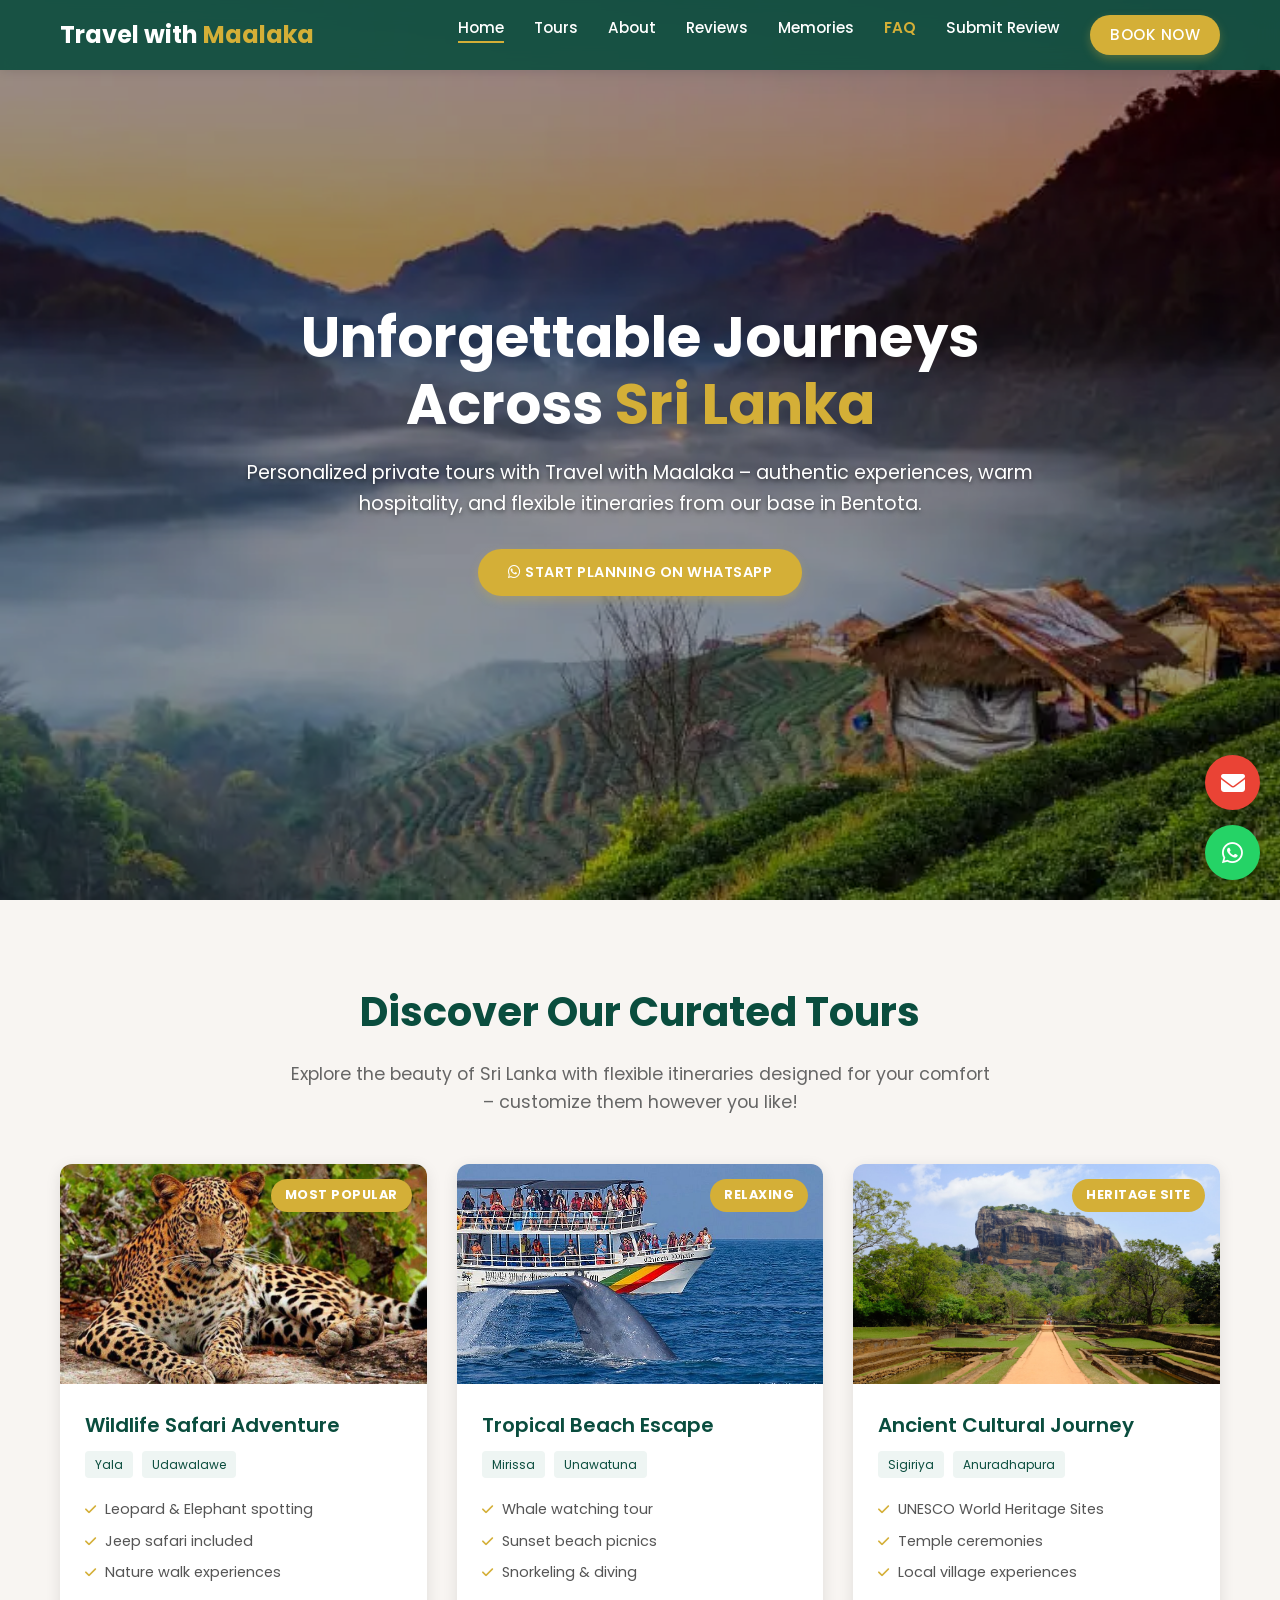
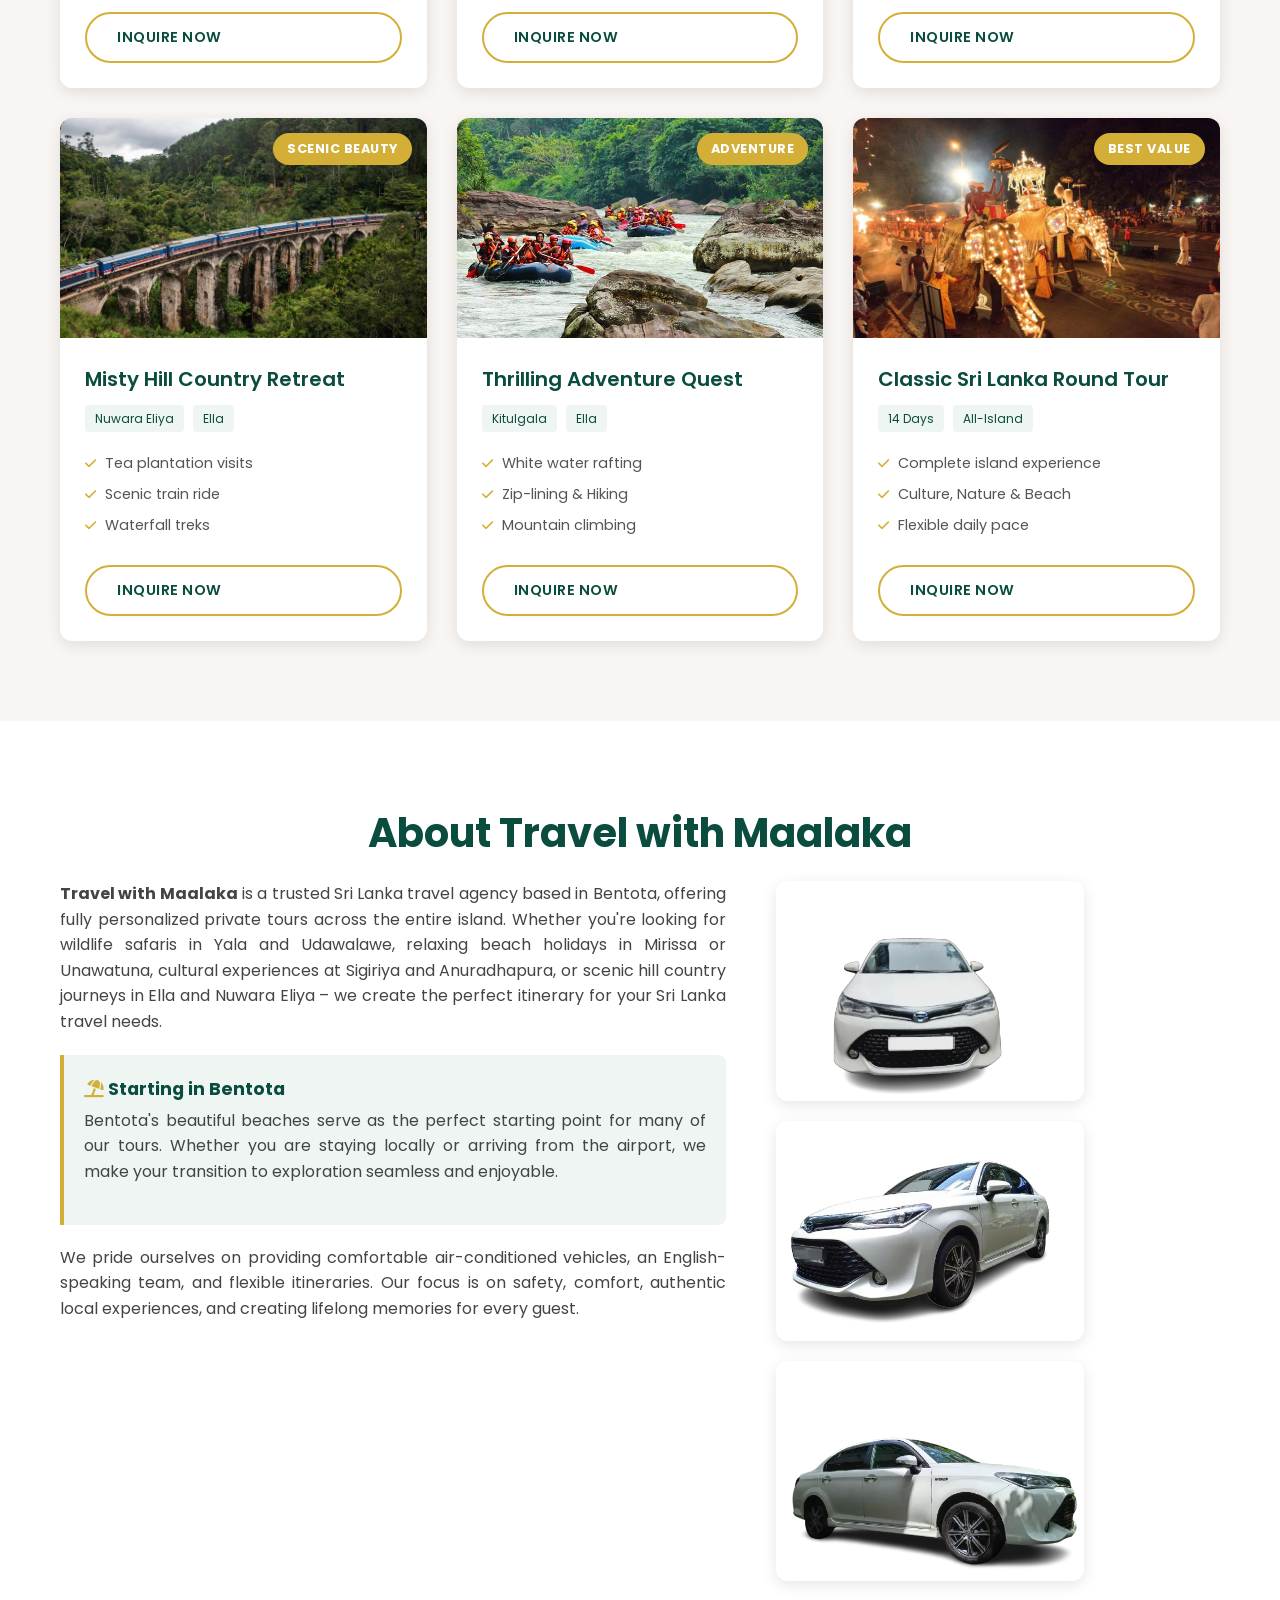
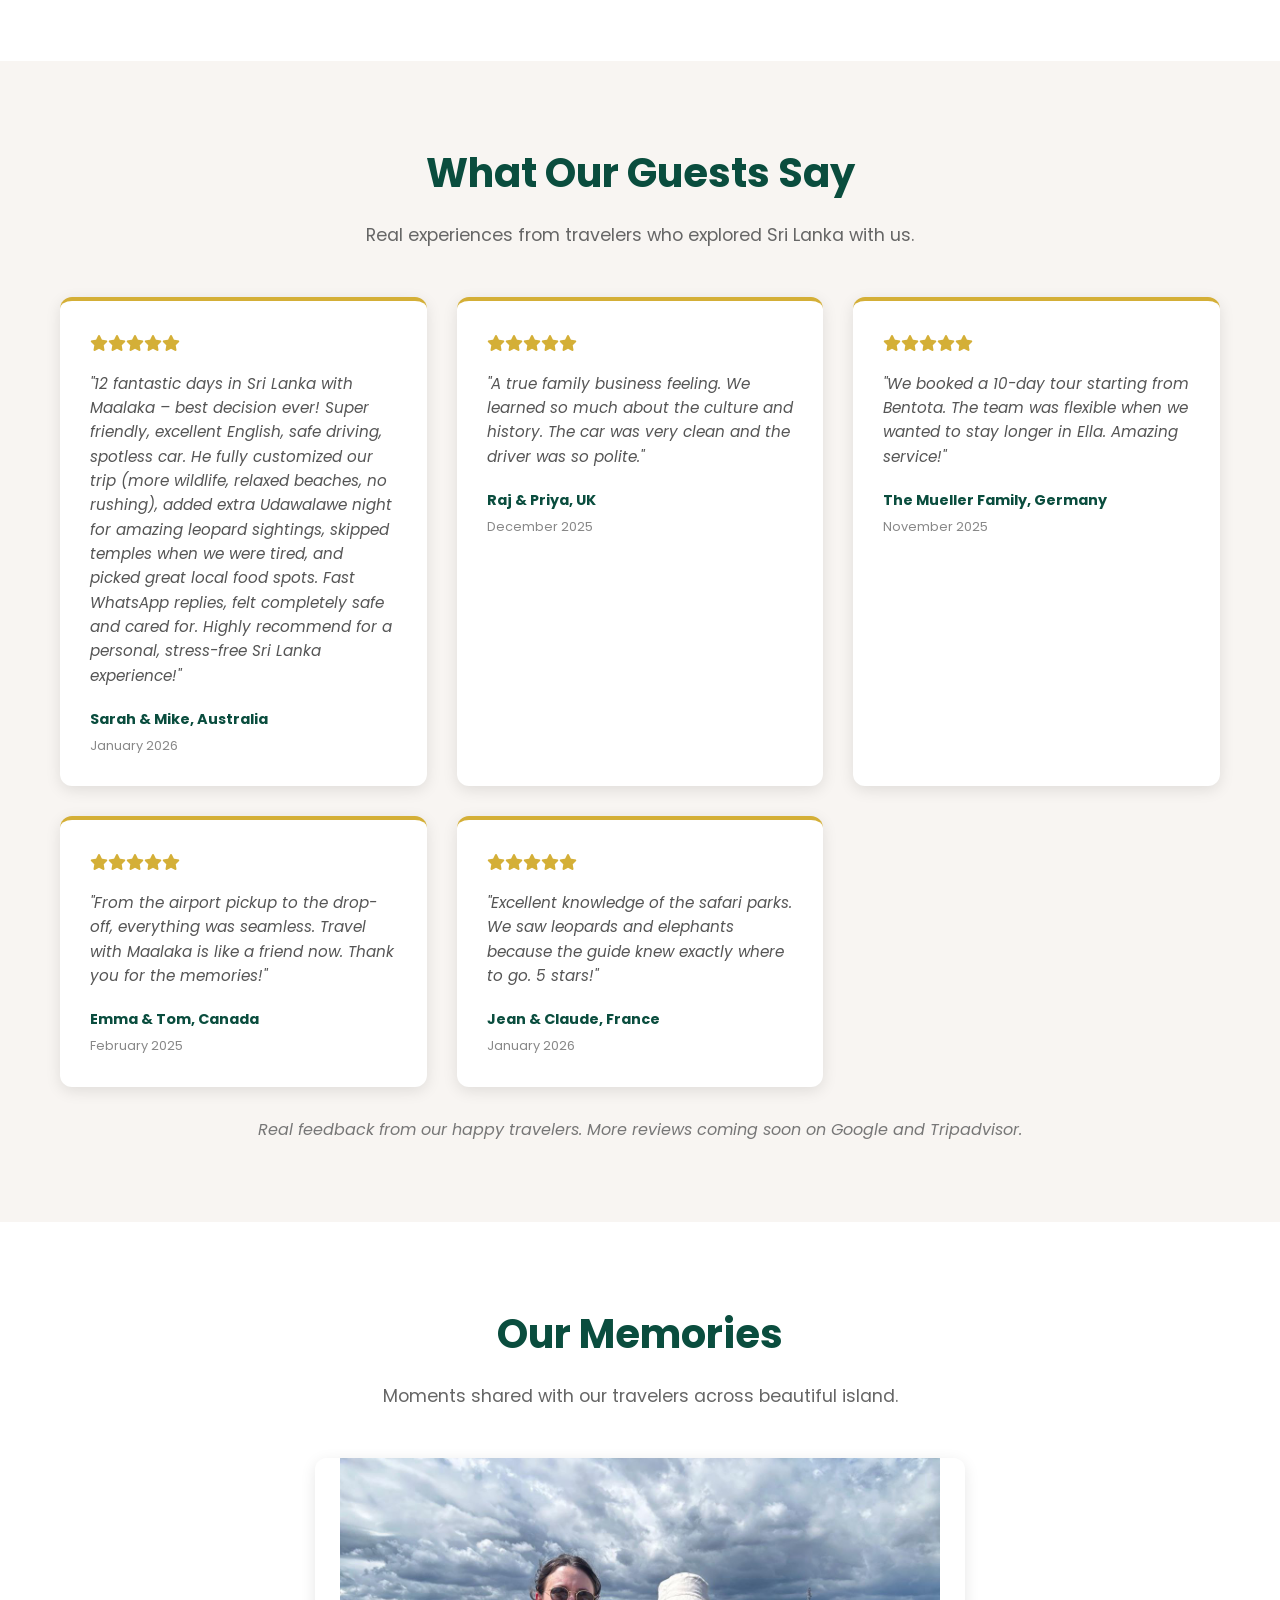
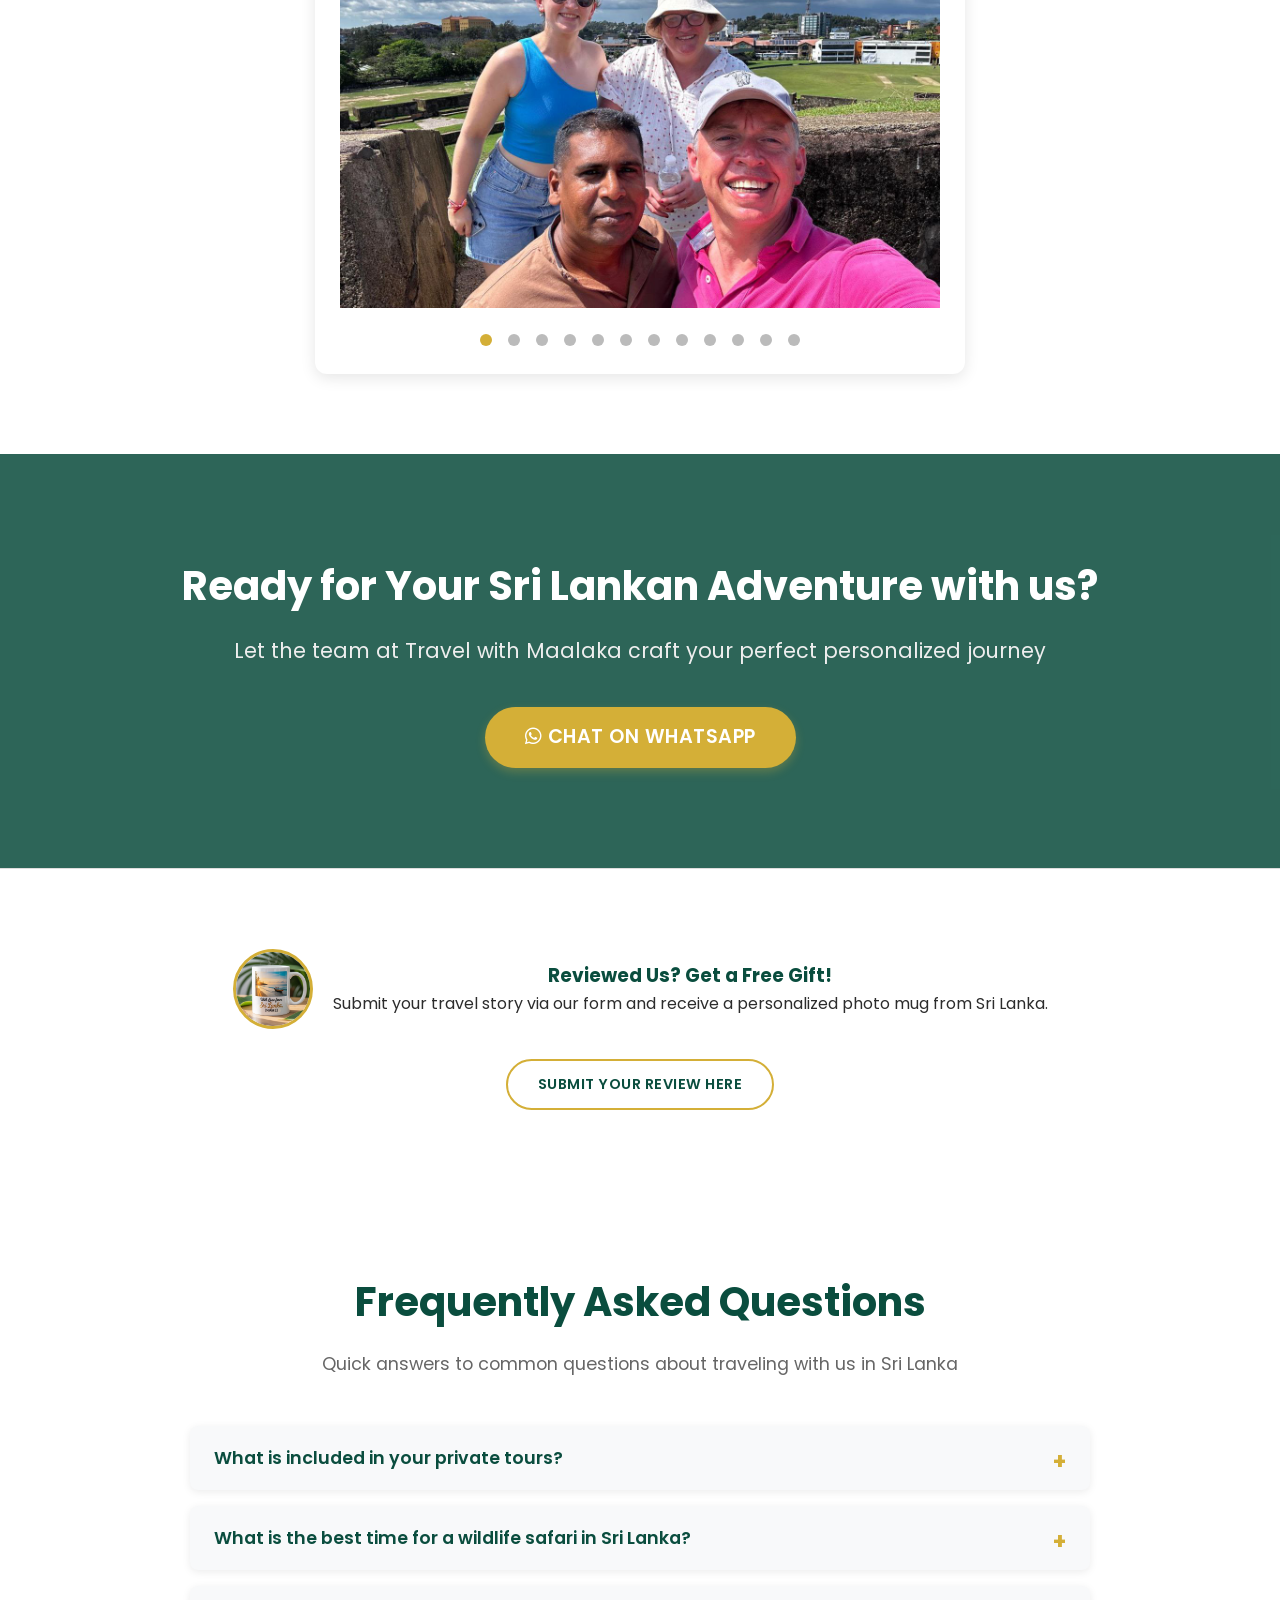
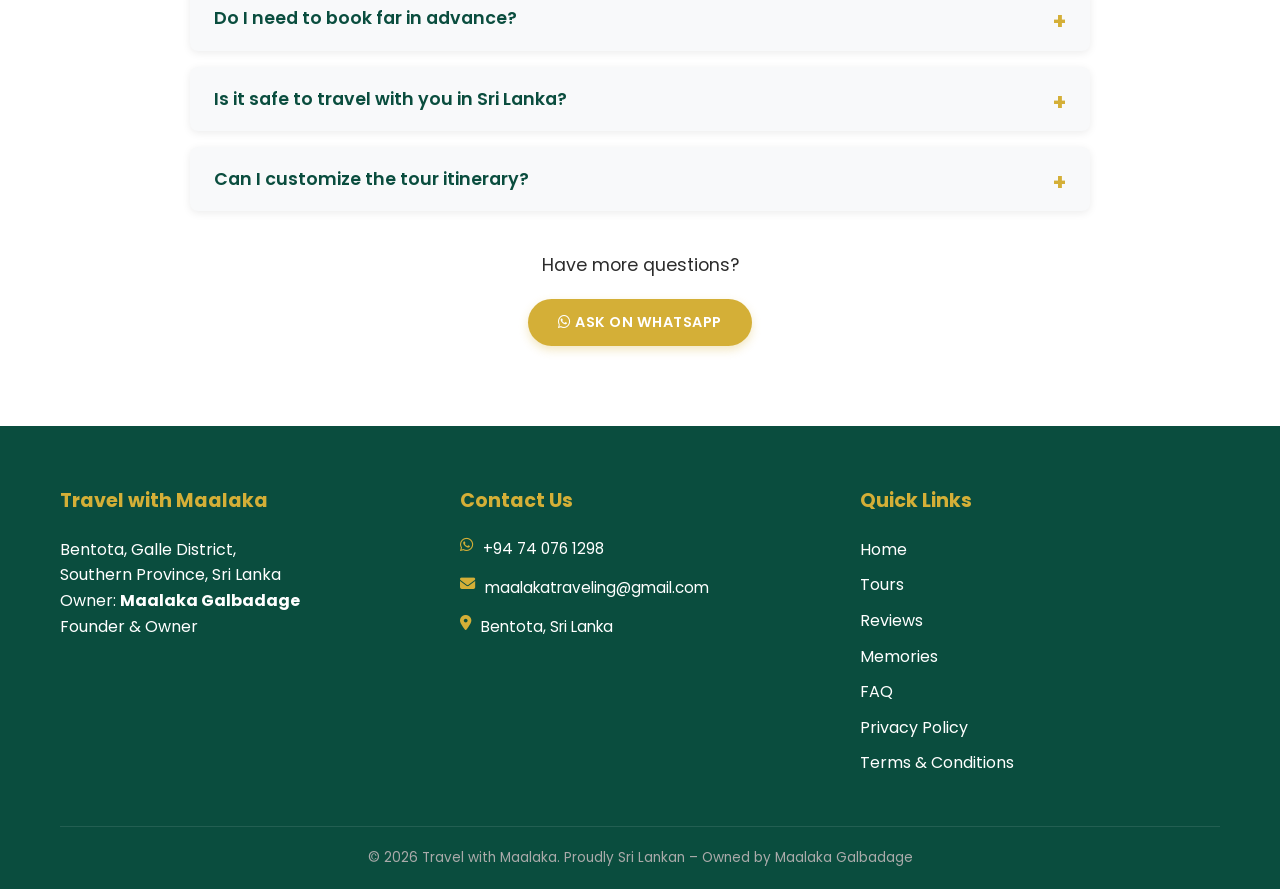
==== index.html @ b033c3a6 "Reduce font weights" ====
<!DOCTYPE html>
<html lang="en">
<head>
    <meta charset="UTF-8">
    <meta name="viewport" content="width=device-width, initial-scale=1.0">
   

    <!-- ✅ SEO: Title & Description -->
    <title>Sri Lanka Private Tours | Travel with Maalaka – Bentota</title>
    <meta name="description" content="Private tours across Sri Lanka – safaris, beaches, hill country & culture. Trusted local guide based in Bentota. Flexible itineraries, English-speaking. Book on WhatsApp!">
    <meta name="author" content="Maalaka Galbadage">
    <meta name="theme-color" content="#0A4D3E">

    <!-- ✅ SEO: Canonical URL -->
    <link rel="canonical" href="https://travelwithmaalaka.com/">

    <!-- ✅ Open Graph (Facebook, WhatsApp, LinkedIn previews) -->
    <meta property="og:type" content="website">
    <meta property="og:url" content="https://travelwithmaalaka.com/">
    <meta property="og:title" content="Sri Lanka Private Tours | Travel with Maalaka – Bentota">
    <meta property="og:description" content="Private tours across Sri Lanka – safaris, beaches, hill country & culture. Trusted local guide based in Bentota. Flexible itineraries, English-speaking. Book on WhatsApp!">
    <meta property="og:image" content="https://travelwithmaalaka.com/home-page-01.webp">
    <meta property="og:image:width" content="1200">
    <meta property="og:image:height" content="630">
    <meta property="og:image:alt" content="Beautiful Sri Lanka landscape – private tours with Travel with Maalaka">
    <meta property="og:locale" content="en_US">
    <meta property="og:site_name" content="Travel with Maalaka">

    <!-- ✅ Twitter / X Card -->
    <meta name="twitter:card" content="summary_large_image">
    <meta name="twitter:title" content="Sri Lanka Private Tours | Travel with Maalaka – Bentota">
    <meta name="twitter:description" content="Private tours across Sri Lanka – safaris, beaches, hill country & culture. Trusted local guide based in Bentota. Book on WhatsApp!">
    <meta name="twitter:image" content="https://travelwithmaalaka.com/home-page-01.webp">

    <!-- ✅ Google Fonts: Poppins -->
    <link rel="preconnect" href="https://fonts.googleapis.com">
    <link rel="preconnect" href="https://fonts.gstatic.com" crossorigin>
    <link href="https://fonts.googleapis.com/css2?family=Poppins:wght@400;600;700&display=swap" rel="stylesheet" media="print" onload="this.media='all'">
    <noscript><link href="https://fonts.googleapis.com/css2?family=Poppins:wght@400;600;700&display=swap" rel="stylesheet"></noscript>

    <!-- ✅ Font Awesome -->
    <link rel="stylesheet" href="https://cdnjs.cloudflare.com/ajax/libs/font-awesome/6.4.0/css/all.min.css" media="print" onload="this.media='all'">
    <noscript><link rel="stylesheet" href="https://cdnjs.cloudflare.com/ajax/libs/font-awesome/6.4.0/css/all.min.css"></noscript>

    <!-- ✅ Custom CSS -->
    <link rel="stylesheet" href="style.css">

    <!-- ✅ Hero Image Preload (update filename if you rename it) -->
    <link rel="preload"
        as="image"
        href="home-page-01.webp"
        imagesrcset="home-page-01-640w.webp 640w, home-page-01.webp 1200w"
        imagesizes="(max-width: 768px) 100vw, 1200px">

    <!-- ✅ Schema.org Structured Data (JSON-LD) -->
    <script type="application/ld+json">
    {
      "@context": "https://schema.org",
      "@type": "TravelAgency",
      "name": "Travel with Maalaka",
      "url": "https://travelwithmaalaka.com/",
      "description": "Travel with Maalaka is a trusted Sri Lanka travel agency offering personalized private tours across the entire island. Wildlife safaris, beaches, cultural sites, hill country and more – starting from Bentota or your preferred location. Safe, authentic experiences.",
      "image": "https://travelwithmaalaka.com/home-page-01.webp",
      "address": {
        "@type": "PostalAddress",
        "addressLocality": "Bentota",
        "addressRegion": "Galle District",
        "addressCountry": "LK"
      },
      "telephone": "+94740761298",
      "email": "maalakatraveling@gmail.com",
      "priceRange": "$$",
      "openingHoursSpecification": [
        {
          "@type": "OpeningHoursSpecification",
          "dayOfWeek": ["Monday","Tuesday","Wednesday","Thursday","Friday","Saturday","Sunday"],
          "opens": "08:00",
          "closes": "20:00"
        }
      ],
      "sameAs": ["https://wa.me/94740761298"],
      "aggregateRating": {
        "@type": "AggregateRating",
        "ratingValue": "5",
        "bestRating": "5",
        "reviewCount": "5"
      },
      "review": [
        {
          "@type": "Review",
          "reviewRating": {"@type": "Rating", "ratingValue": "5", "bestRating": "5"},
          "author": {"@type": "Person", "name": "Sarah & Mike, Australia"},
          "reviewBody": "12 fantastic days in Sri Lanka with Maalaka – best decision ever! Super friendly, excellent English, safe driving, spotless car. He fully customized our trip, added extra Udawalawe night for amazing leopard sightings, and picked great local food spots. Fast WhatsApp replies, felt completely safe and cared for. Highly recommend!",
          "datePublished": "2026-01-01"
        },
        {
          "@type": "Review",
          "reviewRating": {"@type": "Rating", "ratingValue": "5", "bestRating": "5"},
          "author": {"@type": "Person", "name": "Raj & Priya, UK"},
          "reviewBody": "A true family business feeling. We learned so much about the culture and history. The car was very clean and the driver was so polite.",
          "datePublished": "2025-12-01"
        },
        {
          "@type": "Review",
          "reviewRating": {"@type": "Rating", "ratingValue": "5", "bestRating": "5"},
          "author": {"@type": "Person", "name": "The Mueller Family, Germany"},
          "reviewBody": "We booked a 10-day tour starting from Bentota. The team was flexible when we wanted to stay longer in Ella. Amazing service!",
          "datePublished": "2025-11-01"
        },
        {
          "@type": "Review",
          "reviewRating": {"@type": "Rating", "ratingValue": "5", "bestRating": "5"},
          "author": {"@type": "Person", "name": "Emma & Tom, Canada"},
          "reviewBody": "From the airport pickup to the drop-off, everything was seamless. Travel with Maalaka is like a friend now. Thank you for the memories!",
          "datePublished": "2025-02-01"
        },
        {
          "@type": "Review",
          "reviewRating": {"@type": "Rating", "ratingValue": "5", "bestRating": "5"},
          "author": {"@type": "Person", "name": "Jean & Claude, France"},
          "reviewBody": "Excellent knowledge of the safari parks. We saw leopards and elephants because the guide knew exactly where to go. 5 stars!",
          "datePublished": "2026-01-01"
        }
      ]
    }
    </script>

</head>
<body>

    <!-- Header -->
    <header>
        <div class="container nav-wrapper">
            <a href="#" class="logo">Travel with <span>Maalaka</span></a>
            <div class="hamburger" id="hamburger">
                <i class="fas fa-bars"></i>
            </div>
            <nav>
                <ul class="nav-links" id="nav-links">
                    <li><a href="#home" class="active">Home</a></li>
                    <li><a href="#tours">Tours</a></li>
                    <li><a href="#about">About</a></li>
                    <li><a href="#reviews">Reviews</a></li>
                    <li><a href="#memories">Memories</a></li>
                    <li><a href="#faq">FAQ</a></li>
                    <li><a href="#submit-review">Submit Review</a></li>
                    <li><a href="#booking" class="btn btn-gold" style="padding: 8px 20px;">Book Now</a></li>
                </ul>
            </nav>
        </div>
    </header>

    <!-- Hero Section -->
    <section id="home" class="hero">
        <div class="hero-slide active" style="background-image: url('Home page 01.webp');"></div>
        <div class="hero-slide" style="background-image: url('Home page 02.webp'); loading="lazy""></div>
        <div class="hero-slide" style="background-image: url('Home page 03.webp'); loading="lazy""></div>
        <div class="hero-slide" style="background-image: url('Home page 04.webp'); loading="lazy""></div>
       
        
        <div class="hero-content">
            <h1>Unforgettable Journeys Across <span class="text-gold">Sri Lanka</span></h1>
            <p>Personalized private tours with Travel with Maalaka – authentic experiences, warm hospitality, and flexible itineraries from our base in Bentota.</p>
            <a href="https://wa.me/94740761298?text=Hi%20Maalaka!%20I'm%20interested%20in%20a%20tour%20to%20Sri%20Lanka" target="_blank" class="btn btn-gold">
                <i class="fab fa-whatsapp"></i> Start Planning on WhatsApp
            </a>
        </div>
    </section>

    <!-- Tours Section -->
    <section id="tours" class="section-padding">
        <div class="container">
            <div class="text-center">
                <h2 class="section-title">Discover Our Curated Tours</h2>
                <p class="section-subtitle">Explore the beauty of Sri Lanka with flexible itineraries designed for your comfort – customize them however you like!</p>
            </div>

            <div class="tours-grid">
                <!-- Card 1: Wildlife -->
                <article class="tour-card">
                    <div class="card-badge">Most Popular</div>
                    <div class="tour-img-wrapper">
                     <div class="tour-img-wrapper">
                       <img src="Package 01.webp" alt="Yala National Park wildlife safari – private Sri Lanka tour with leopard spotting" loading="lazy" decoding="async" width="1200" height="800">
                    </div>
                    </div>
                    <div class="tour-content">
                        <h3 class="tour-title">Wildlife Safari Adventure</h3>
                        <div class="tour-tags">
                            <span class="tour-tag">Yala</span>
                            <span class="tour-tag">Udawalawe</span>
                        </div>
                        <ul class="tour-highlights">
                            <li>Leopard & Elephant spotting</li>
                            <li>Jeep safari included</li>
                            <li>Nature walk experiences</li>
                        </ul>
                        <a href="#booking" class="btn btn-outline">Inquire Now</a>
                    </div>
                </article>

                <!-- Card 2: Beach -->
                <article class="tour-card">
                    <div class="card-badge">Relaxing</div>
                    <div class="tour-img-wrapper">
                       <img src="Package 02.webp" alt="Mirissa beach holiday – whale watching private tour Sri Lanka" decoding="async" width="1200" height="800">
                    </div>
                    <div class="tour-content">
                        <h3 class="tour-title">Tropical Beach Escape</h3>
                        <div class="tour-tags">
                            <span class="tour-tag">Mirissa</span>
                            <span class="tour-tag">Unawatuna</span>
                        </div>
                        <ul class="tour-highlights">
                            <li>Whale watching tour</li>
                            <li>Sunset beach picnics</li>
                            <li>Snorkeling & diving</li>
                        </ul>
                        <a href="#booking" class="btn btn-outline">Inquire Now</a>
                    </div>
                </article>

                <!-- Card 3: Culture -->
                <article class="tour-card">
                    <div class="card-badge">Heritage Site</div>
                    <div class="tour-img-wrapper">
                        <img src="Package 03.webp" alt="Sigiriya and Anuradhapura UNESCO heritage sites – ancient cultural private tour Sri Lanka"  loading="lazy" decoding="async" width="1200" height="800">
                    </div>
                    <div class="tour-content">
                        <h3 class="tour-title">Ancient Cultural Journey</h3>
                        <div class="tour-tags">
                            <span class="tour-tag">Sigiriya</span>
                            <span class="tour-tag">Anuradhapura</span>
                        </div>
                        <ul class="tour-highlights">
                            <li>UNESCO World Heritage Sites</li>
                            <li>Temple ceremonies</li>
                            <li>Local village experiences</li>
                        </ul>
                        <a href="#booking" class="btn btn-outline">Inquire Now</a>
                    </div>
                </article>

                <!-- Card 4: Hill Country -->
                <article class="tour-card">
                    <div class="card-badge">Scenic Beauty</div>
                    <div class="tour-img-wrapper">
                        <img src="Package 04.webp" alt="Nuwara Eliya and Ella hill country – tea plantations and scenic train ride private tour Sri Lanka" loading="lazy" decoding="async" width="1200" height="800">
                    </div>
                    <div class="tour-content">
                        <h3 class="tour-title">Misty Hill Country Retreat</h3>
                        <div class="tour-tags">
                            <span class="tour-tag">Nuwara Eliya</span>
                            <span class="tour-tag">Ella</span>
                        </div>
                        <ul class="tour-highlights">
                            <li>Tea plantation visits</li>
                            <li>Scenic train ride</li>
                            <li>Waterfall treks</li>
                        </ul>
                        <a href="#booking" class="btn btn-outline">Inquire Now</a>
                    </div>
                </article>

                <!-- Card 5: Adventure -->
                <article class="tour-card">
                    <div class="card-badge">Adventure</div>
                    <div class="tour-img-wrapper">
                        <img src="Package 05.webp" alt="Kitulgala adventure activities – white water rafting and zip-lining private tour Sri Lanka" loading="lazy" decoding="async" width="1200" height="800">
                    </div>
                    <div class="tour-content">
                        <h3 class="tour-title">Thrilling Adventure Quest</h3>
                        <div class="tour-tags">
                            <span class="tour-tag">Kitulgala</span>
                            <span class="tour-tag">Ella</span>
                        </div>
                        <ul class="tour-highlights">
                            <li>White water rafting</li>
                            <li>Zip-lining & Hiking</li>
                            <li>Mountain climbing</li>
                        </ul>
                        <a href="#booking" class="btn btn-outline">Inquire Now</a>
                    </div>
                </article>

                <!-- Card 6: Round Tour -->
                <article class="tour-card">
                    <div class="card-badge">Best Value</div>
                    <div class="tour-img-wrapper">
                        <img src="Package 06.webp" alt="14-day classic Sri Lanka round tour – culture, nature and beach private holiday package" loading="lazy" decoding="async" width="1200" height="800">
                    </div>
                    <div class="tour-content">
                        <h3 class="tour-title">Classic Sri Lanka Round Tour</h3>
                        <div class="tour-tags">
                            <span class="tour-tag">14 Days</span>
                            <span class="tour-tag">All-Island</span>
                        </div>
                        <ul class="tour-highlights">
                            <li>Complete island experience</li>
                            <li>Culture, Nature & Beach</li>
                            <li>Flexible daily pace</li>
                        </ul>
                        <a href="#booking" class="btn btn-outline">Inquire Now</a>
                    </div>
                </article>
            </div>
        </div>
    </section>

    <!-- About Us Section -->
    
    <section id="about" class="section-padding" style="background-color: var(--white);">
        <div class="container">
            <div class="text-center">
                <h2 class="section-title">About Travel with Maalaka</h2>
            </div>
            <div class="about-wrapper">
                <div class="about-text">
                    <p><b>Travel with Maalaka</b> is a trusted Sri Lanka travel agency based in Bentota, offering fully personalized private tours across the entire island. Whether you're looking for wildlife safaris in Yala and Udawalawe, relaxing beach holidays in Mirissa or Unawatuna, cultural experiences at Sigiriya and Anuradhapura, or scenic hill country journeys in Ella and Nuwara Eliya – we create the perfect itinerary for your Sri Lanka travel needs.</p>
                    
                    <div class="experience-box">
                        <strong><i class="fas fa-umbrella-beach text-gold"></i> Starting in Bentota</strong>
                        <p>Bentota's beautiful beaches serve as the perfect starting point for many of our tours. Whether you are staying locally or arriving from the airport, we make your transition to exploration seamless and enjoyable.</p>
                    </div>

                    <p>We pride ourselves on providing comfortable air-conditioned vehicles, an English-speaking team, and flexible itineraries. Our focus is on safety, comfort, authentic local experiences, and creating lifelong memories for every guest.</p>
                </div>

              <div class="about-photos-stack">
    <img src="Car 01.webp" alt="Comfortable air-conditioned private vehicle – Sri Lanka tour driver and transport" loading="lazy" decoding="async" width="1200" height="800">
    <img src="Car 03.webp" alt="Safe and clean air-conditioned car – professional driver for private tours Sri Lanka" loading="lazy" decoding="async" width="1200" height="800">
    <img src="Car 04.webp" alt="Reliable private transport Sri Lanka – air-conditioned vehicle with experienced driver" loading="lazy" decoding="async" width="1200" height="800">
</div>
            </div>
        </div>
    </section>

    <!-- Testimonials -->
    <section id="reviews" class="section-padding">
        <div class="container">
            <div class="text-center">
                <h2 class="section-title">What Our Guests Say</h2>
                <p class="section-subtitle">Real experiences from travelers who explored Sri Lanka with us.</p>
            </div>
            
            <div class="reviews-grid">
                <div class="review-card">
                    <div class="stars"><i class="fas fa-star"></i><i class="fas fa-star"></i><i class="fas fa-star"></i><i class="fas fa-star"></i><i class="fas fa-star"></i></div>
                    <p class="review-text">"12 fantastic days in Sri Lanka with Maalaka – best decision ever!
Super friendly, excellent English, safe driving, spotless car. He fully customized our trip (more wildlife, relaxed beaches, no rushing), added extra Udawalawe night for amazing leopard sightings, skipped temples when we were tired, and picked great local food spots.
Fast WhatsApp replies, felt completely safe and cared for. Highly recommend for a personal, stress-free Sri Lanka experience!"</p>
                    <div class="reviewer-name">Sarah & Mike, Australia</div>
                    <span class="reviewer-date">January 2026</span>
                </div>
                <div class="review-card">
                    <div class="stars"><i class="fas fa-star"></i><i class="fas fa-star"></i><i class="fas fa-star"></i><i class="fas fa-star"></i><i class="fas fa-star"></i></div>
                    <p class="review-text">"A true family business feeling. We learned so much about the culture and history. The car was very clean and the driver was so polite."</p>
                    <div class="reviewer-name">Raj & Priya, UK</div>
                    <span class="reviewer-date">December 2025</span>
                </div>
                <div class="review-card">
                    <div class="stars"><i class="fas fa-star"></i><i class="fas fa-star"></i><i class="fas fa-star"></i><i class="fas fa-star"></i><i class="fas fa-star"></i></div>
                    <p class="review-text">"We booked a 10-day tour starting from Bentota. The team was flexible when we wanted to stay longer in Ella. Amazing service!"</p>
                    <div class="reviewer-name">The Mueller Family, Germany</div>
                    <span class="reviewer-date">November 2025</span>
                </div>
                <div class="review-card">
                    <div class="stars"><i class="fas fa-star"></i><i class="fas fa-star"></i><i class="fas fa-star"></i><i class="fas fa-star"></i><i class="fas fa-star"></i></div>
                    <p class="review-text">"From the airport pickup to the drop-off, everything was seamless. Travel with Maalaka is like a friend now. Thank you for the memories!"</p>
                    <div class="reviewer-name">Emma & Tom, Canada</div>
                    <span class="reviewer-date">February 2025</span>
                </div>
                 <div class="review-card">
                    <div class="stars"><i class="fas fa-star"></i><i class="fas fa-star"></i><i class="fas fa-star"></i><i class="fas fa-star"></i><i class="fas fa-star"></i></div>
                    <p class="review-text">"Excellent knowledge of the safari parks. We saw leopards and elephants because the guide knew exactly where to go. 5 stars!"</p>
                    <div class="reviewer-name">Jean & Claude, France</div>
                    <span class="reviewer-date">January 2026</span>
                </div>
            </div>
            <p class="text-center" style="margin-top: 30px; font-style: italic; color: #777;">Real feedback from our happy travelers. More reviews coming soon on Google and Tripadvisor.</p>
        </div>
    </section>

    <!-- Our Memories - Slideshow -->
    <section id="memories" class="section-padding" style="background-color: var(--white);">
        <div class="container">
            <div class="text-center">
                <h2 class="section-title">Our Memories</h2>
                <p class="section-subtitle">Moments shared with our travelers across beautiful island.</p>
            </div>
            
            <div class="memories-slideshow">
                <div class="slideshow-wrapper">
                    <div class="memory-slide active">
                        <img src="photo_6283033505168035534_y.webp" 
                             alt="Happy tourists taking group selfie at magnificent waterfall – private Sri Lanka tour experience" 
                          loading="lazy" >
                    </div>
                    <div class="memory-slide">
                        <img src="photo_6283033505168035533_y.webp" 
                             alt="Couple selfie in lush green tea plantation – hill country private tour Sri Lanka" 
                          loading="lazy" >
                    </div>
                    <div class="memory-slide">
                        <img src="photo_6283033505168035536_y.webp" 
                             alt="Tourists relaxing under traditional thatched hut – authentic cultural experience Sri Lanka" 
                           loading="lazy"  >
                    </div>
                    <div class="memory-slide">
                        <img src="photo_6283033505168035528_y.webp" 
                             alt="Adventurous group in orange life jackets – water activity private tour Sri Lanka" 
                         loading="lazy">
                    </div>
                    <div class="memory-slide">
                        <img src="photo_6283033505168035529_y.webp" 
                             alt="Couple on viewing platform near multi-tiered waterfall – scenic Sri Lanka private tour" 
                             loading="lazy">
                    </div>
                    <div class="memory-slide">
                        <img src="photo_6283033505168035537_y.webp" 
                             alt="Green tuk-tuk in beautiful Sri Lanka landscape – local transport private tour" 
                           loading="lazy" >
                    </div>
                    <div class="memory-slide">
                        <img src="photo_6283033505168035526_y.webp" 
                             alt="Mountain view group selfie – hill country adventure private tour Sri Lanka" 
                            loading="lazy" >
                    </div>
                    <div class="memory-slide">
                        <img src="photo_6283033505168035527_y.webp" 
                             alt="Group selfie near trees and water – nature experience private tour Sri Lanka" 
                            loading="lazy">
                    </div>
                  <div class="memory-slide">
                        <img src="photo_6283033505168035530_y.webp" 
                             alt="Smiling tourists group selfie in scenic Sri Lanka location – private tour memories" 
                            loading="lazy" >
                    </div>
                 <div class="memory-slide">
                        <img src="photo_6283033505168035531_y.webp" 
                             alt="Friends enjoying group selfie near water – authentic Sri Lanka private travel" 
                           loading="lazy" >
                    </div>
                 <div class="memory-slide">
                        <img src="photo_6283033505168035522_y.webp" 
                             alt="Group photo in beautiful natural setting – Sri Lanka private tour with Maalaka" 
                         loading="lazy" >
                    </div>
                 <div class="memory-slide">
                        <img src="photo_6283033505168035519_y.webp" 
                             alt="Tourists taking group selfie near trees and water – memorable Sri Lanka private journey" 
                          loading="lazy" >
                    </div>


                </div>

             
                <div class="slideshow-dots">
                    <span class="dot active" onclick="memCurrentSlide(0)"></span>
                    <span class="dot" onclick="memCurrentSlide(1)"></span>
                    <span class="dot" onclick="memCurrentSlide(2)"></span>
                    <span class="dot" onclick="memCurrentSlide(3)"></span>
                    <span class="dot" onclick="memCurrentSlide(4)"></span>
                    <span class="dot" onclick="memCurrentSlide(5)"></span>
                    <span class="dot" onclick="memCurrentSlide(6)"></span>
                    <span class="dot" onclick="memCurrentSlide(7)"></span>
                   <span class="dot" onclick="memCurrentSlide(8)"></span>
                   <span class="dot" onclick="memCurrentSlide(9)"></span>
                   <span class="dot" onclick="memCurrentSlide(10)"></span>
                     <span class="dot" onclick="memCurrentSlide(11)"></span>


                </div>
            </div>
        </div>
    </section>

    <!-- Booking CTA -->
    <section id="booking" class="booking-cta">
        <div class="booking-overlay">
            <div class="container">
                <h2 class="section-title" style="color: white;">Ready for Your Sri Lankan Adventure with us?</h2>
                <p style="font-size: 1.3rem; margin-bottom: 40px; color: #eee;">Let the team at Travel with Maalaka craft your perfect personalized journey</p>
                <a href="https://wa.me/94740761298?text=Hi%20Maalaka!%20I'd%20like%20to%20plan%20a%20trip%20to%20Sri%20Lanka" target="_blank" class="btn btn-gold" style="font-size: 1.2rem; padding: 15px 40px;">
                    <i class="fab fa-whatsapp"></i> Chat on WhatsApp
                </a>
            </div>
        </div>
    </section>

    <!-- Submit Review -->
    <section id="submit-review" class="submit-review section-padding">
        <div class="container">
            <div class="mug-offer">
               <img src="mug.webp" alt="Personalized photo mug gift – thank you for reviewing Travel with Maalaka Sri Lanka tours" class="mug-icon-img" loading="lazy" decoding="async" width="300" height="300">
                <div>
                    <h3 style="color: var(--primary);">Reviewed Us? Get a Free Gift!</h3>
                    <p>Submit your travel story via our form and receive a personalized photo mug from Sri Lanka.</p>
                </div>
            </div>
            <a href="https://docs.google.com/forms/d/e/1FAIpQLSdzQLzUgSY5zsccfEUYxgxSE407E6e7il52zmBUxdunx-77YQ/viewform" target="_blank" class="btn btn-outline">Submit Your Review Here</a>
        </div>
    </section>


    <!-- FAQ Section -->
<section id="faq" class="section-padding" style="background-color: var(--white);">
    <div class="container">
        <div class="text-center">
            <h2 class="section-title">Frequently Asked Questions</h2>
            <p class="section-subtitle">Quick answers to common questions about traveling with us in Sri Lanka</p>
        </div>

        <div class="faq-grid">
            <!-- FAQ Item 1 -->
            <details class="faq-item">
                <summary>What is included in your private tours?</summary>
                <div class="faq-answer">
                    <p>All our private tours include:</p>
                    <ul>
                        <li>Comfortable, air-conditioned vehicle with professional English-speaking driver</li>
                        <li>Pickup and drop-off from your hotel or airport</li>
                        <li>Flexible itinerary – we adjust according to your preferences and pace</li>
                        <li>24/7 WhatsApp support during your trip</li>
                    </ul>
                    <p><strong>Not included:</strong> entrance fees to attractions, meals (unless specified), personal expenses, tips.</p>
                </div>
            </details>

            <!-- FAQ Item 2 -->
            <details class="faq-item">
                <summary>What is the best time for a wildlife safari in Sri Lanka?</summary>
                <div class="faq-answer">
                    <p>The best time for wildlife safaris (especially Yala and Udawalawe) is:</p>
                    <ul>
                        <li><strong>December to March</strong> – dry season in the south/east, best leopard & elephant sightings</li>
                        <li><strong>May to September</strong> – good for Wilpattu & Minneriya (north-central dry season)</li>
                    </ul>
                    <p>We can help you choose the right park and time based on your travel dates.</p>
                </div>
            </details>

            <!-- FAQ Item 3 -->
            <details class="faq-item">
                <summary>Do I need to book far in advance?</summary>
                <div class="faq-answer">
                    <p>Peak season (December–April) books up faster — we recommend 2–4 weeks in advance.</p>
                    <p>Off-season or last-minute trips are often possible — just WhatsApp us and we'll do our best to arrange something perfect for you.</p>
                </div>
            </details>

            <!-- FAQ Item 4 -->
            <details class="faq-item">
                <summary>Is it safe to travel with you in Sri Lanka?</summary>
                <div class="faq-answer">
                    <p>Yes – safety is our top priority.</p>
                    <ul>
                        <li>Professional, experienced drivers with good safety records</li>
                        <li>Well-maintained, air-conditioned vehicles</li>
                        <li>24/7 support via WhatsApp</li>
                        <li>We follow all current government health & safety guidelines</li>
                    </ul>
                    <p>Many families and solo travelers have traveled with us safely and happily.</p>
                </div>
            </details>

            <!-- FAQ Item 5 -->
            <details class="faq-item">
                <summary>Can I customize the tour itinerary?</summary>
                <div class="faq-answer">
                    <p>Absolutely! All our tours are fully customizable.</p>
                    <p>Tell us your interests (more wildlife, relaxed beaches, cultural sites, adventure, family-friendly pace, etc.), how many days you have, and any special requests — we create a tailor-made plan just for you.</p>
                </div>
            </details>
        </div>

        <div class="text-center" style="margin-top: 40px;">
            <p style="font-size: 1.1rem; margin-bottom: 20px;">Have more questions?</p>
            <a href="https://wa.me/94740761298?text=Hi%20Maalaka!%20I%20have%20a%20question%20about%20your%20tours" target="_blank" class="btn btn-gold">
                <i class="fab fa-whatsapp"></i> Ask on WhatsApp
            </a>
        </div>
    </div>
</section>

    <!-- Footer -->
    <footer>
        <div class="container">
            <div class="footer-grid">
                <div class="footer-col">
                    <h4>Travel with Maalaka</h4>
                    <p>Bentota, Galle District,<br>Southern Province, Sri Lanka</p>
                    <p>Owner: <strong>Maalaka Galbadage</strong></p>
                    <p>Founder & Owner</p>
                </div>
                <div class="footer-col">
                    <h4>Contact Us</h4>
                    <ul class="contact-info">
                        <li><i class="fab fa-whatsapp text-gold"></i> +94 74 076 1298</li>
                        <li><i class="fas fa-envelope text-gold"></i> maalakatraveling@gmail.com</li>
                        <li><i class="fas fa-map-marker-alt text-gold"></i> Bentota, Sri Lanka</li>
                    </ul>
                </div>
                <div class="footer-col">
                    <h4>Quick Links</h4>
                    <ul class="footer-links">
                        <li><a href="#home">Home</a></li>
                        <li><a href="#tours">Tours</a></li>
                        <li><a href="#reviews">Reviews</a></li>
                        <li><a href="#memories">Memories</a></li>
                        <li><a href="#faq">FAQ</a></li>
                        <li><a href="privacy.html">Privacy Policy</a></li>
                        <li><a href="terms.html">Terms & Conditions</a></li>
                    </ul>
                </div>
            </div>
            <div class="footer-bottom">
                <p>© 2026 Travel with Maalaka. Proudly Sri Lankan – Owned by Maalaka Galbadage</p>
            </div>
        </div>
    </footer>

    <!-- Floating Action Buttons -->
    <div class="floating-actions">
        <a href="mailto:maalakatraveling@gmail.com" class="float-btn email-float" title="Email Us">
            <i class="fas fa-envelope"></i>
        </a>
        <a href="https://wa.me/94740761298?text=Hi%20Maalaka!%20I'm%20interested%20in%20a%20tour%20to%20Sri%20Lanka" target="_blank" class="float-btn whatsapp-float" title="Chat on WhatsApp">
            <i class="fab fa-whatsapp"></i>
        </a>
    </div>

    <!-- Custom JavaScript -->
    <script src="script.js"></script>
</body>

</html>
---- style.css ----
/* --- CSS Variables & Reset --- */
:root {
    --primary: #0A4D3E;       /* Rich Emerald Teal */
    --primary-dark: #06362b;
    --gold: #D4AF37;          /* Luxurious Gold */
    --gold-hover: #b5952f;
    --cream: #F8F5F2;         /* Warm Cream Background */
    --text-dark: #2c2c2c;
    --text-light: #f4f4f4;
    --white: #ffffff;
    --shadow: 0 4px 15px rgba(0,0,0,0.1);
    --transition: all 0.3s ease;
}

* {
    margin: 0;
    padding: 0;
    box-sizing: border-box;
}

html {
    scroll-behavior: smooth;
}

body {
    font-family: 'Poppins', sans-serif;
    background-color: var(--cream);
    color: var(--text-dark);
    line-height: 1.6;
    overflow-x: hidden;
}

a { text-decoration: none; color: inherit; transition: var(--transition); }
ul { list-style: none; }
img { max-width: 100%; display: block; height: auto; object-fit: cover; }

/* --- Utility Classes --- */
.container {
    max-width: 1200px;
    margin: 0 auto;
    padding: 0 20px;
}

.section-padding {
    padding: 80px 0;
}

.text-center { text-align: center; }
.text-gold { color: var(--gold); }
.text-primary { color: var(--primary); }

.btn {
    display: inline-block;
    padding: 12px 30px;
    border-radius: 50px;
    font-weight: 600;
    text-transform: uppercase;
    font-size: 0.9rem;
    cursor: pointer;
    letter-spacing: 0.5px;
    border: none;
}

.btn-gold {
    background-color: var(--gold);
    color: var(--white);
    box-shadow: 0 4px 10px rgba(212, 175, 55, 0.3);
}

.btn-gold:hover {
    background-color: var(--gold-hover);
    transform: translateY(-2px);
}

.btn-outline {
    border: 2px solid var(--gold);
    color: var(--primary);
    background: transparent;
}

.btn-outline:hover {
    background: var(--gold);
    color: var(--white);
}

.section-title {
    font-size: 2.5rem;
    color: var(--primary);
    margin-bottom: 1rem;
    font-weight: 700;
}

.section-subtitle {
    font-size: 1.1rem;
    color: #666;
    margin-bottom: 3rem;
    max-width: 700px;
    margin-left: auto;
    margin-right: auto;
}

/* --- Header --- */
header {
    position: fixed;
    top: 0;
    width: 100%;
    background: rgba(10, 77, 62, 0.9);
    backdrop-filter: blur(10px);
    z-index: 1000;
    padding: 15px 0;
    box-shadow: 0 2px 10px rgba(0,0,0,0.1);
}

.nav-wrapper {
    display: flex;
    justify-content: space-between;
    align-items: center;
}

.logo {
    font-size: 1.5rem;
    font-weight: 700;
    color: var(--white);
}

.logo span { color: var(--gold); }

.nav-links {
    display: flex;
    gap: 30px;
}

.nav-links a {
    color: var(--white);
    font-weight: 500;
    font-size: 0.95rem;
    position: relative;
}

.nav-links a::after {
    content: '';
    position: absolute;
    width: 0;
    height: 2px;
    bottom: -5px;
    left: 0;
    background-color: var(--gold);
    transition: var(--transition);
}

.nav-links a:hover::after, .nav-links a.active::after {
    width: 100%;
}

.hamburger {
    display: none;
    color: var(--white);
    font-size: 1.8rem;
    cursor: pointer;
}

/* --- Hero Section (Slideshow) --- */
.hero {
    position: relative;
    height: 100vh;
    display: flex;
    align-items: center;
    justify-content: center;
    text-align: center;
    color: var(--white);
    overflow: hidden;
}

.hero-slide {
    position: absolute;
    top: 0;
    left: 0;
    width: 100%;
    height: 100%;
    background-size: cover;
    background-position: center;
    opacity: 0;
    transition: opacity 1.5s ease-in-out;
    z-index: -1;
}

.hero-slide.active { opacity: 1; }

/* Dark overlay for text readability */
.hero::before {
    content: '';
    position: absolute;
    top: 0;
    left: 0;
    width: 100%;
    height: 100%;
    background: rgba(0,0,0,0.4);
    z-index: 0;
}

.hero-content {
    position: relative;
    z-index: 1;
    padding: 0 20px;
    max-width: 900px;
    animation: fadeInUp 1s ease-out;
}

.hero h1 {
    font-size: 3.5rem;
    font-weight: 700;
    line-height: 1.2;
    margin-bottom: 20px;
}

.hero p {
    font-size: 1.2rem;
    margin-bottom: 30px;
    text-shadow: 0 2px 4px rgba(0,0,0,0.5);
}

@keyframes fadeInUp {
    from { opacity: 0; transform: translateY(30px); }
    to { opacity: 1; transform: translateY(0); }
}

/* --- Tours Section --- */
.tours-grid {
    display: grid;
    grid-template-columns: repeat(auto-fit, minmax(320px, 1fr));
    gap: 30px;
}

.tour-card {
    background: var(--white);
    border-radius: 12px;
    overflow: hidden;
    box-shadow: var(--shadow);
    transition: var(--transition);
    position: relative;
    display: flex;
    flex-direction: column;
}

.tour-card:hover {
    transform: translateY(-10px);
    box-shadow: 0 10px 25px rgba(0,0,0,0.15);
}

.card-badge {
    position: absolute;
    top: 15px;
    right: 15px;
    background: var(--gold);
    color: var(--white);
    padding: 6px 14px;
    font-size: 0.8rem;
    font-weight: 700;
    border-radius: 20px;
    z-index: 2;
    text-transform: uppercase;
    letter-spacing: 0.5px;
}

.tour-img-wrapper {
    position: relative;
    height: 220px;
    overflow: hidden;
}

.tour-img-wrapper img {
    width: 100%;
    height: 100%;
    object-fit: cover;
    transition: transform 0.5s ease;
}

.tour-card:hover .tour-img-wrapper img {
    transform: scale(1.1);
}

.tour-content {
    padding: 25px;
    flex-grow: 1;
    display: flex;
    flex-direction: column;
}

.tour-title {
    font-size: 1.25rem;
    color: var(--primary);
    margin-bottom: 10px;
    font-weight: 600;
}

.tour-tags {
    margin-bottom: 15px;
}

.tour-tag {
    display: inline-block;
    background: #eef5f3;
    color: var(--primary);
    padding: 4px 10px;
    border-radius: 4px;
    font-size: 0.75rem;
    margin-right: 5px;
    margin-bottom: 5px;
}

.tour-highlights {
    list-style: none;
    margin-bottom: 20px;
    flex-grow: 1;
}

.tour-highlights li {
    position: relative;
    padding-left: 20px;
    margin-bottom: 8px;
    font-size: 0.9rem;
    color: #555;
}

.tour-highlights li::before {
    content: '\f00c';
    font-family: 'Font Awesome 6 Free';
    font-weight: 900;
    color: var(--gold);
    position: absolute;
    left: 0;
    top: 2px;
    font-size: 0.8rem;
}

/* --- About Section --- */
.about-wrapper {
    display: grid;
    grid-template-columns: 1.5fr 1fr;
    gap: 50px;
    align-items: start;
}

.about-text h3 {
    font-size: 1.8rem;
    color: var(--primary);
    margin-bottom: 20px;
}

.about-text p {
    margin-bottom: 20px;
    color: #444;
    text-align: justify;
}

.experience-box {
    background: #eef5f3;
    border-left: 4px solid var(--gold);
    padding: 20px;
    margin: 20px 0;
    border-radius: 0 8px 8px 0;
}

.experience-box strong {
    display: block;
    color: var(--primary);
    font-size: 1.1rem;
    margin-bottom: 5px;
}

/* Photo Stack Layout */
/* Base (mobile-first) */
.about-photos-stack {
    display: flex;
    flex-direction: column;
    gap: 20px;                /* more breathing room on phone */
    width: 100%;
    align-items: center;      /* center images for better look */
}

.about-photos-stack img {
    width: 100%;              /* full width on mobile – key change */
    max-width: 420px;         /* optional cap so not huge on very wide phones */
    height: auto;
    max-height: 280px;        /* taller than before, adjust to taste */
    border-radius: 12px;
    box-shadow: var(--shadow);
    object-fit: cover;        /* or 'contain' if you don't want any crop */
}

/* Desktop / larger screens */
@media (min-width: 769px) {
    .about-wrapper {
        grid-template-columns: 1.5fr 1fr;
        gap: 50px;
    }
    
    .about-photos-stack {
        align-items: start;   /* back to left-align if preferred */
    }
    
    .about-photos-stack img {
        width: calc(75% - 25px);  /* keep your original narrow look on desktop */
        max-height: 220px;        /* or your original 200px */
    }
}

/* --- Memories Slideshow --- */
.memories-slideshow {
    position: relative;
    max-width: 650px; /* Reduced from 900px to make it smaller */
    margin: 40px auto 0;
    overflow: hidden;
    border-radius: 12px;
    box-shadow: var(--shadow);
    background-color: var(--white); /* Ensures background is clean */
}

.slideshow-wrapper {
    position: relative;
    width: 100%;
    height: 450px; /* Fixed height instead of percentage */
    background-color: var(--white);
}

.memory-slide {
    position: absolute;
    inset: 0;
    opacity: 0;
    transition: opacity 0.8s ease-in-out;
}

.memory-slide.active {
    opacity: 1;
}

.memory-slide img {
    width: 100%;
    height: 100%;
    object-fit: contain; /* Changed from cover to contain to show FULL photo */
    border-radius: 12px;
}

/* Arrows */
.slideshow-prev,
.slideshow-next {
    position: absolute;
    top: 50%;
    transform: translateY(-50%);
    background: rgba(0,0,0,0.4);
    color: white;
    border: none;
    padding: 12px 18px;
    cursor: pointer;
    font-size: 1.8rem;
    border-radius: 50%;
    transition: var(--transition);
    z-index: 10;
}

.slideshow-prev { left: 15px; }
.slideshow-next { right: 15px; }

.slideshow-prev:hover,
.slideshow-next:hover {
    background: rgba(10, 77, 62, 0.85);
}

/* Dots */
.slideshow-dots {
    text-align: center;
    padding: 20px 0;
}

.dot {
    height: 12px;
    width: 12px;
    margin: 0 6px;
    background-color: #bbb;
    border-radius: 50%;
    display: inline-block;
    cursor: pointer;
    transition: background-color 0.4s;
}

.dot.active,
.dot:hover {
    background-color: var(--gold);
}

/* --- Reviews Section --- */
.reviews-grid {
    display: grid;
    grid-template-columns: repeat(auto-fit, minmax(300px, 1fr));
    gap: 30px;
}

.review-card {
    background: var(--white);
    padding: 30px;
    border-radius: 12px;
    box-shadow: var(--shadow);
    border-top: 4px solid var(--gold);
}

.stars {
    color: var(--gold);
    margin-bottom: 15px;
}

.review-text {
    font-style: italic;
    color: #555;
    margin-bottom: 20px;
    font-size: 0.95rem;
}

.reviewer-name {
    font-weight: 700;
    color: var(--primary);
    font-size: 0.9rem;
}

.reviewer-date {
    display: block;
    font-size: 0.8rem;
    color: #888;
    margin-top: 5px;
}

/* --- Booking CTA Section --- */
.booking-cta {
    position: relative;
    background: url('background.webp') no-repeat center center/cover;
    background-attachment: fixed;
    color: var(--white);
    text-align: center;
}

.booking-overlay {
    background: rgba(10, 77, 62, 0.85);
    padding: 100px 20px;
}

/* --- Submit Review --- */
.submit-review {
    background: var(--white);
    text-align: center;
    border-top: 1px solid #ddd;
}

.mug-offer {
    display: flex;
    justify-content: center;
    align-items: center;
    gap: 20px;
    margin-bottom: 30px;
    flex-wrap: wrap;
}

.mug-icon-img {
    width: 80px;
    height: 80px;
    border-radius: 50%;
    object-fit: cover;
    border: 3px solid var(--gold);
}

/* --- Footer --- */
footer {
    background: var(--primary);
    color: var(--white);
    padding: 60px 0 20px;
}

.footer-grid {
    display: grid;
    grid-template-columns: repeat(auto-fit, minmax(250px, 1fr));
    gap: 40px;
    margin-bottom: 40px;
}

.footer-col h4 {
    color: var(--gold);
    margin-bottom: 20px;
    font-size: 1.2rem;
}

.footer-links li { margin-bottom: 10px; }
.footer-links a:hover { color: var(--gold); padding-left: 5px; }

.contact-info li {
    display: flex;
    align-items: flex-start;
    gap: 10px;
    margin-bottom: 15px;
    font-size: 0.95rem;
}

.footer-bottom {
    border-top: 1px solid rgba(255,255,255,0.1);
    padding-top: 20px;
    text-align: center;
    font-size: 0.85rem;
    color: #aaa;
}

/* --- Floating Buttons --- */
.floating-actions {
    position: fixed;
    bottom: 20px;
    right: 20px;
    display: flex;
    flex-direction: column;
    gap: 15px;
    z-index: 999;
}

.float-btn {
    width: 55px;
    height: 55px;
    border-radius: 50%;
    display: flex;
    align-items: center;
    justify-content: center;
    color: white;
    font-size: 1.5rem;
    box-shadow: 0 4px 10px rgba(0,0,0,0.3);
    transition: transform 0.3s;
}

.float-btn:hover { transform: scale(1.1); }
.whatsapp-float { background: #25D366; }
.email-float { background: #EA4335; }

/* --- Responsive --- */
@media (max-width: 768px) {
    .hero h1 { font-size: 2.2rem; }
    .nav-links {
        position: absolute;
        top: 100%;
        left: 0;
        width: 100%;
        background: var(--primary);
        flex-direction: column;
        align-items: center;
        padding: 20px 0;
        transform: scaleY(0);
        transform-origin: top;
        transition: transform 0.3s ease;
    }

    .nav-links.active { transform: scaleY(1); }
    .hamburger { display: block; }
    .about-wrapper { grid-template-columns: 1fr; }
    .about-photos-stack { display: flex; flex-direction: column; }
    
    .about-photos-stack img { max-height: 250px; }

    .memories-slideshow {
        max-width: 100%;
        margin: 30px auto 0;
    }
    
    .slideshow-wrapper {
        height: 300px; /* Smaller height on mobile */
    }

    .slideshow-prev, .slideshow-next {
        padding: 10px 14px;
        font-size: 1.4rem;
    }

}

/* FAQ Section */
.faq-grid {
    max-width: 900px;
    margin: 0 auto;
}

.faq-item {
    background: #f8f9fa;
    border-radius: 8px;
    margin-bottom: 16px;
    overflow: hidden;
    box-shadow: 0 2px 8px rgba(0,0,0,0.08);
}

.faq-item summary {
    padding: 18px 24px;
    font-weight: 600;
    font-size: 1.1rem;
    color: var(--primary);
    cursor: pointer;
    list-style: none;           /* removes default marker */
    position: relative;
    transition: background 0.3s;
}

.faq-item summary::-webkit-details-marker { display: none; } /* Chrome/Safari */

.faq-item summary::after {
    content: '+';
    position: absolute;
    right: 24px;
    font-size: 1.4rem;
    font-weight: bold;
    color: var(--gold);
    transition: transform 0.3s;
}

.faq-item[open] summary::after {
    transform: rotate(45deg);
}

.faq-item[open] summary {
    background: #eef5f3;
}

.faq-answer {
    padding: 0 24px 20px;
    color: #444;
    line-height: 1.7;
}

.faq-answer ul {
    padding-left: 20px;
    margin: 12px 0;
}

.faq-answer li {
    margin-bottom: 8px;
}

.nav-links a[href="#faq"] {
    font-weight: 600;
    color: var(--gold) !important;   /* optional – makes it gold to highlight */
}
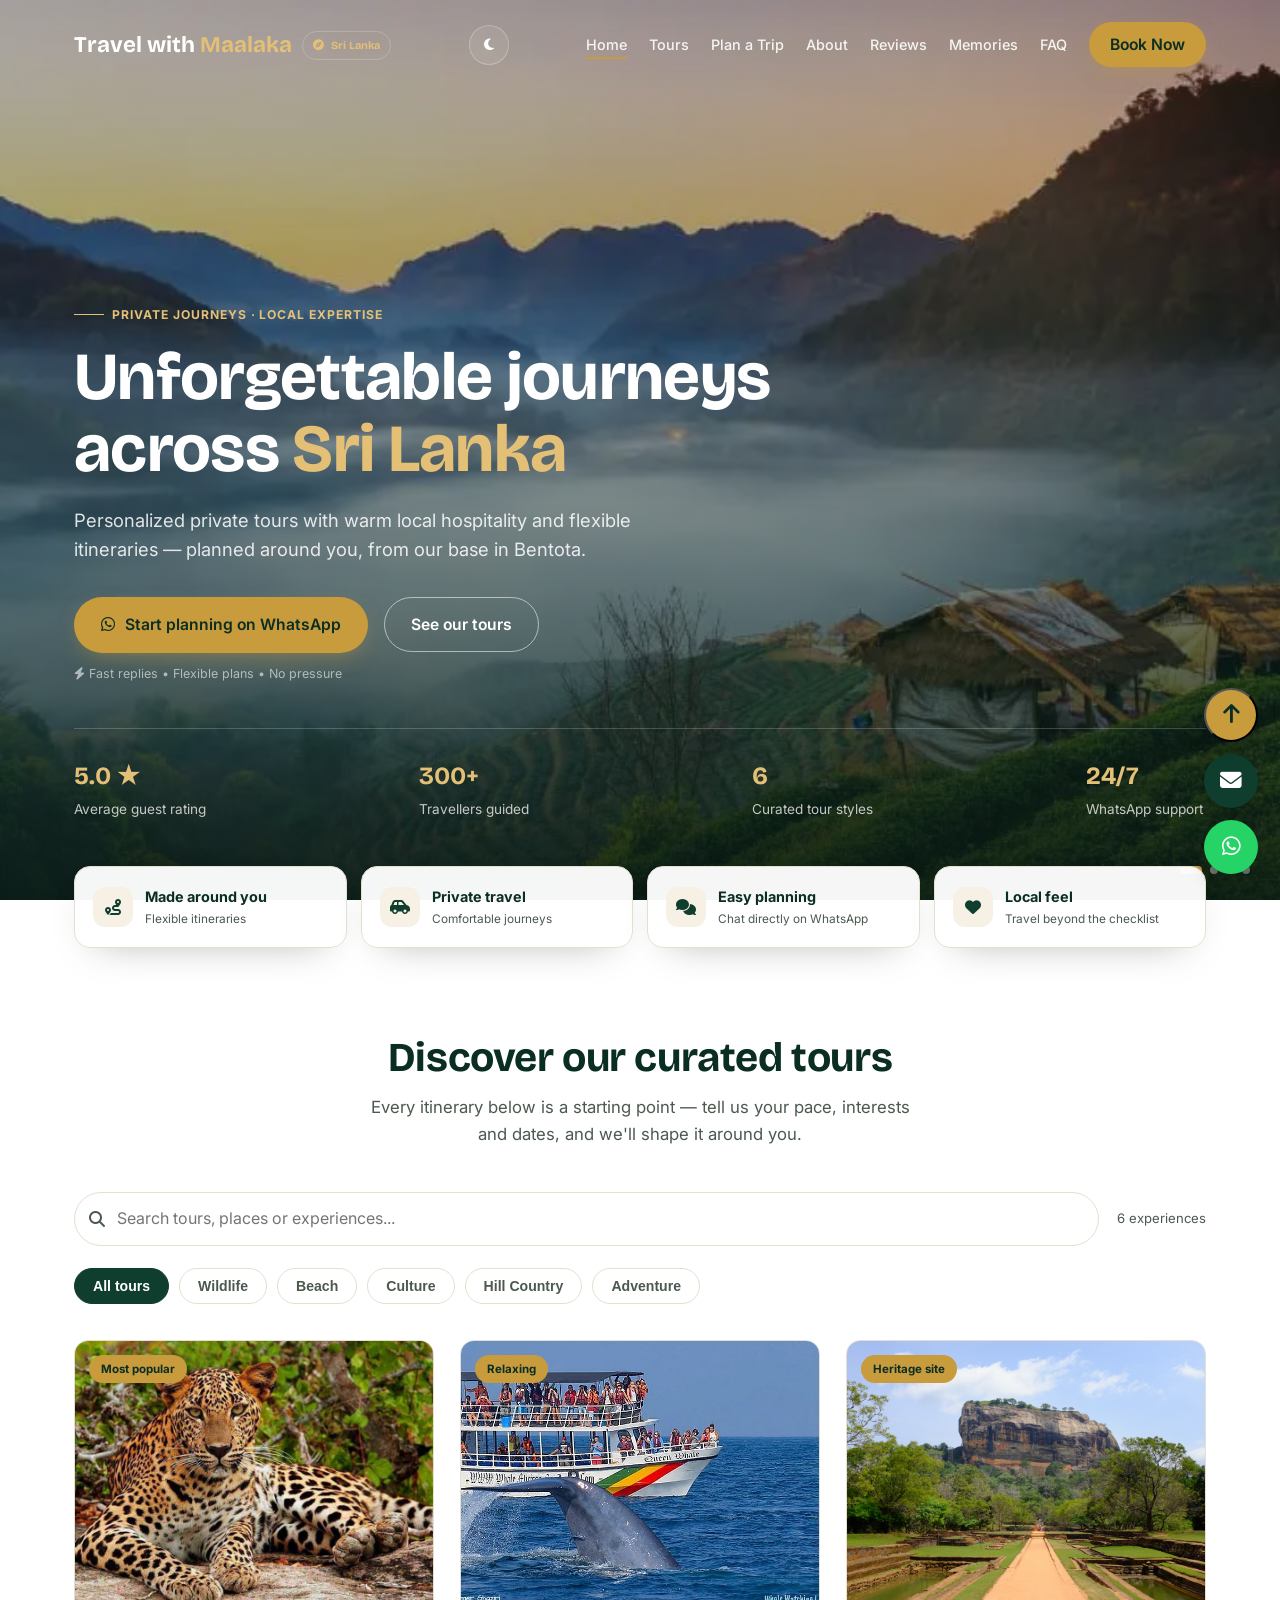
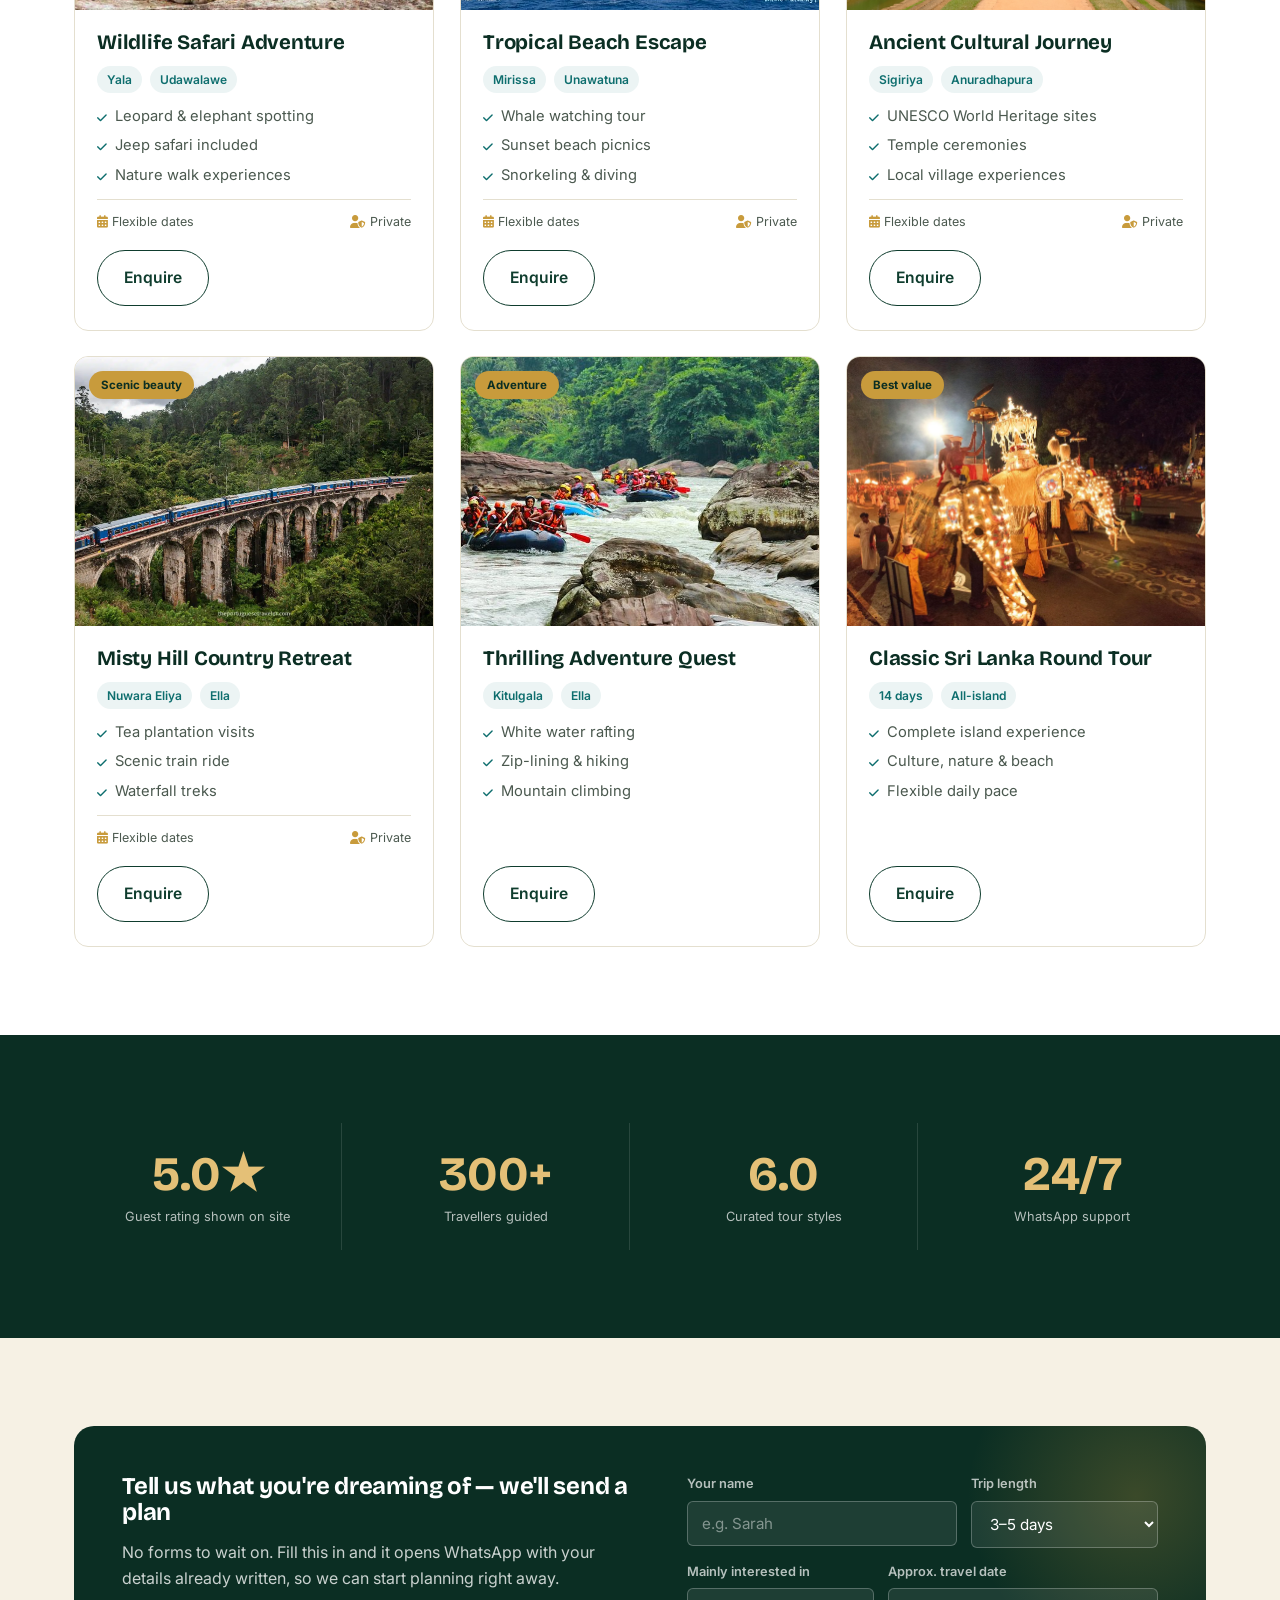
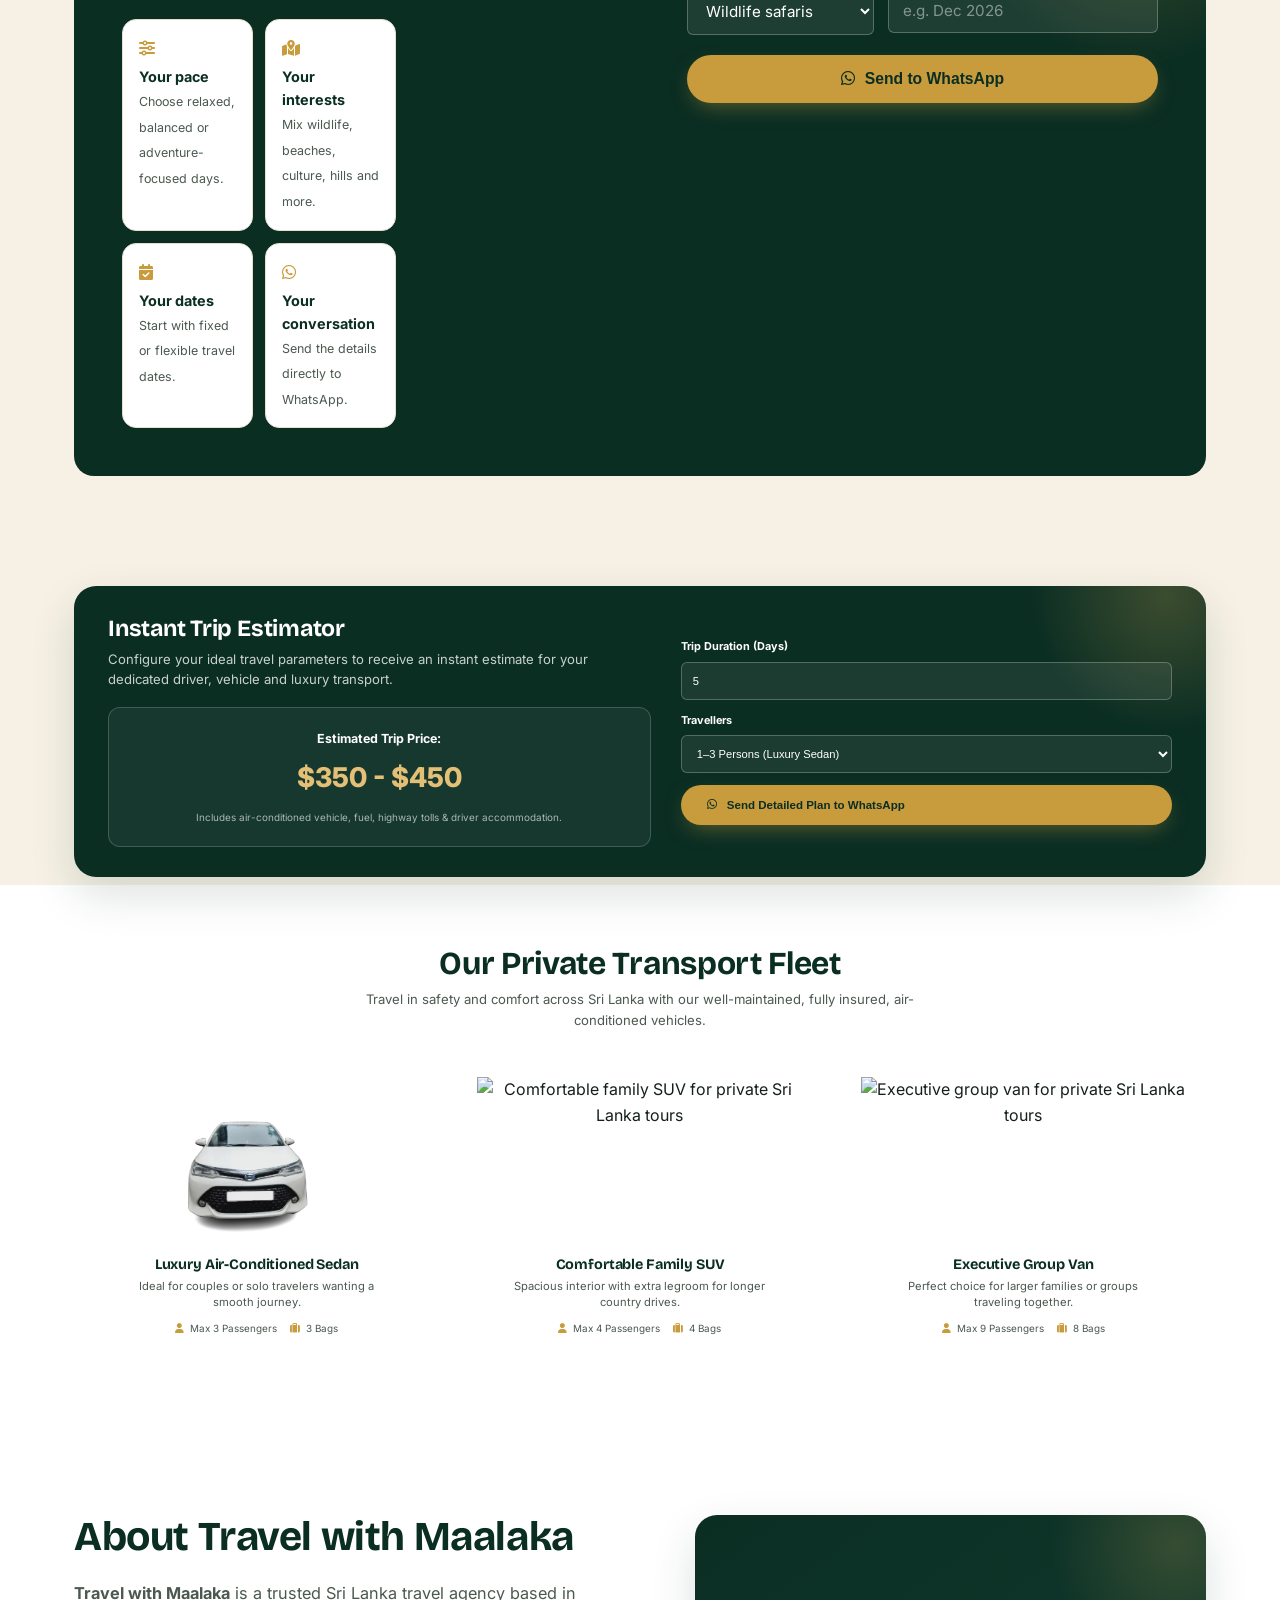
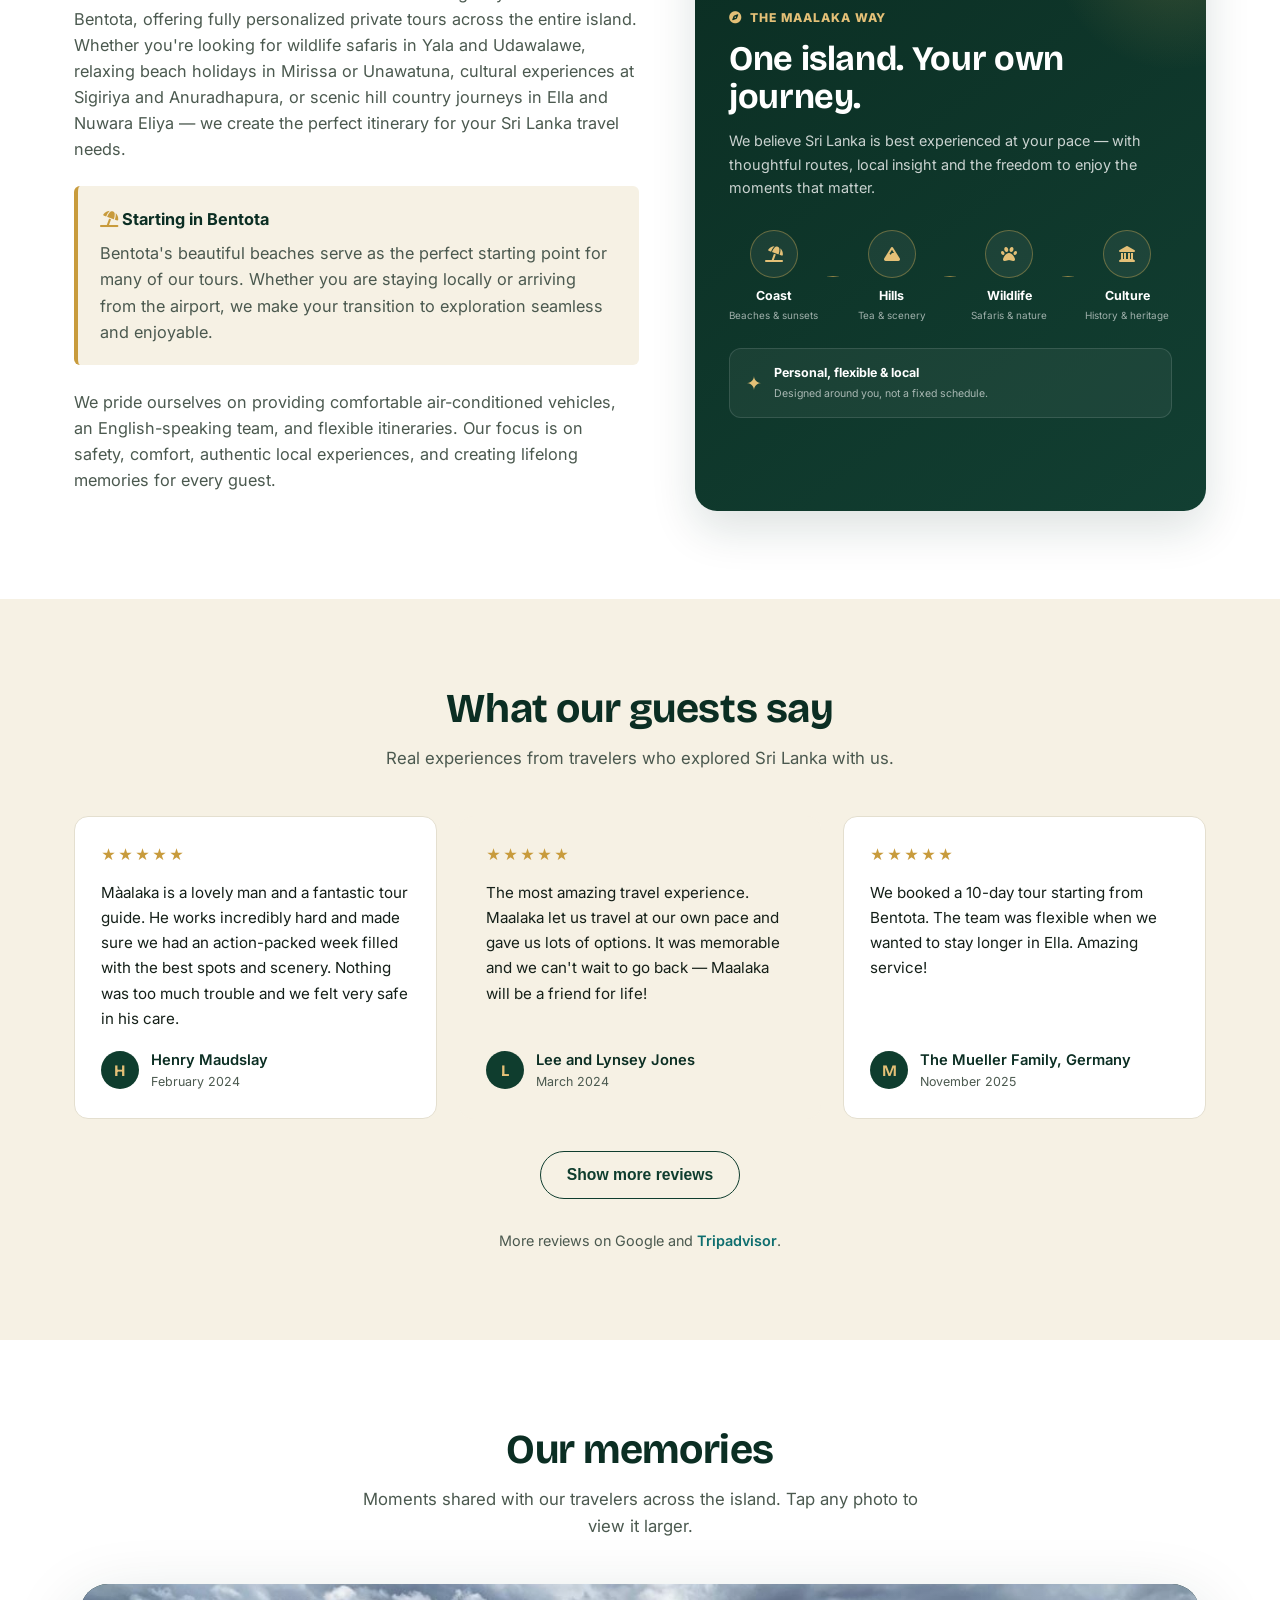
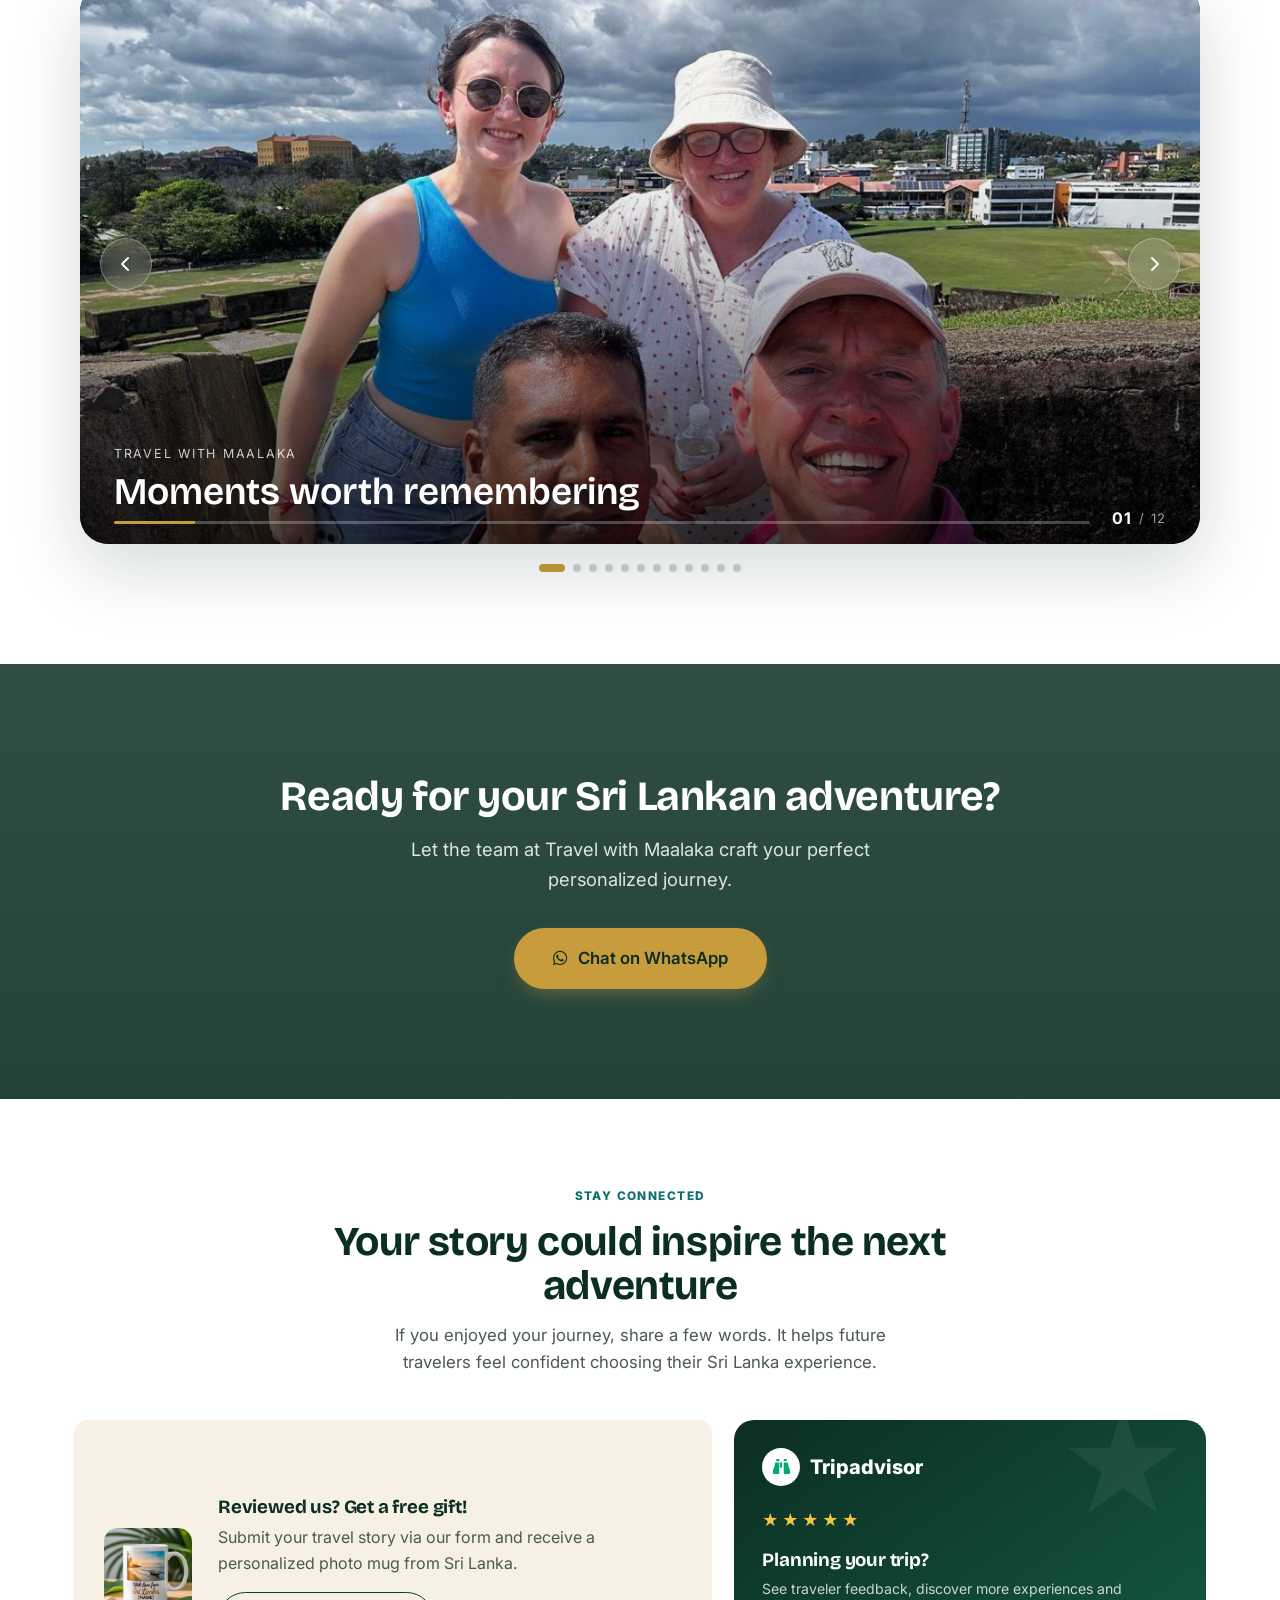
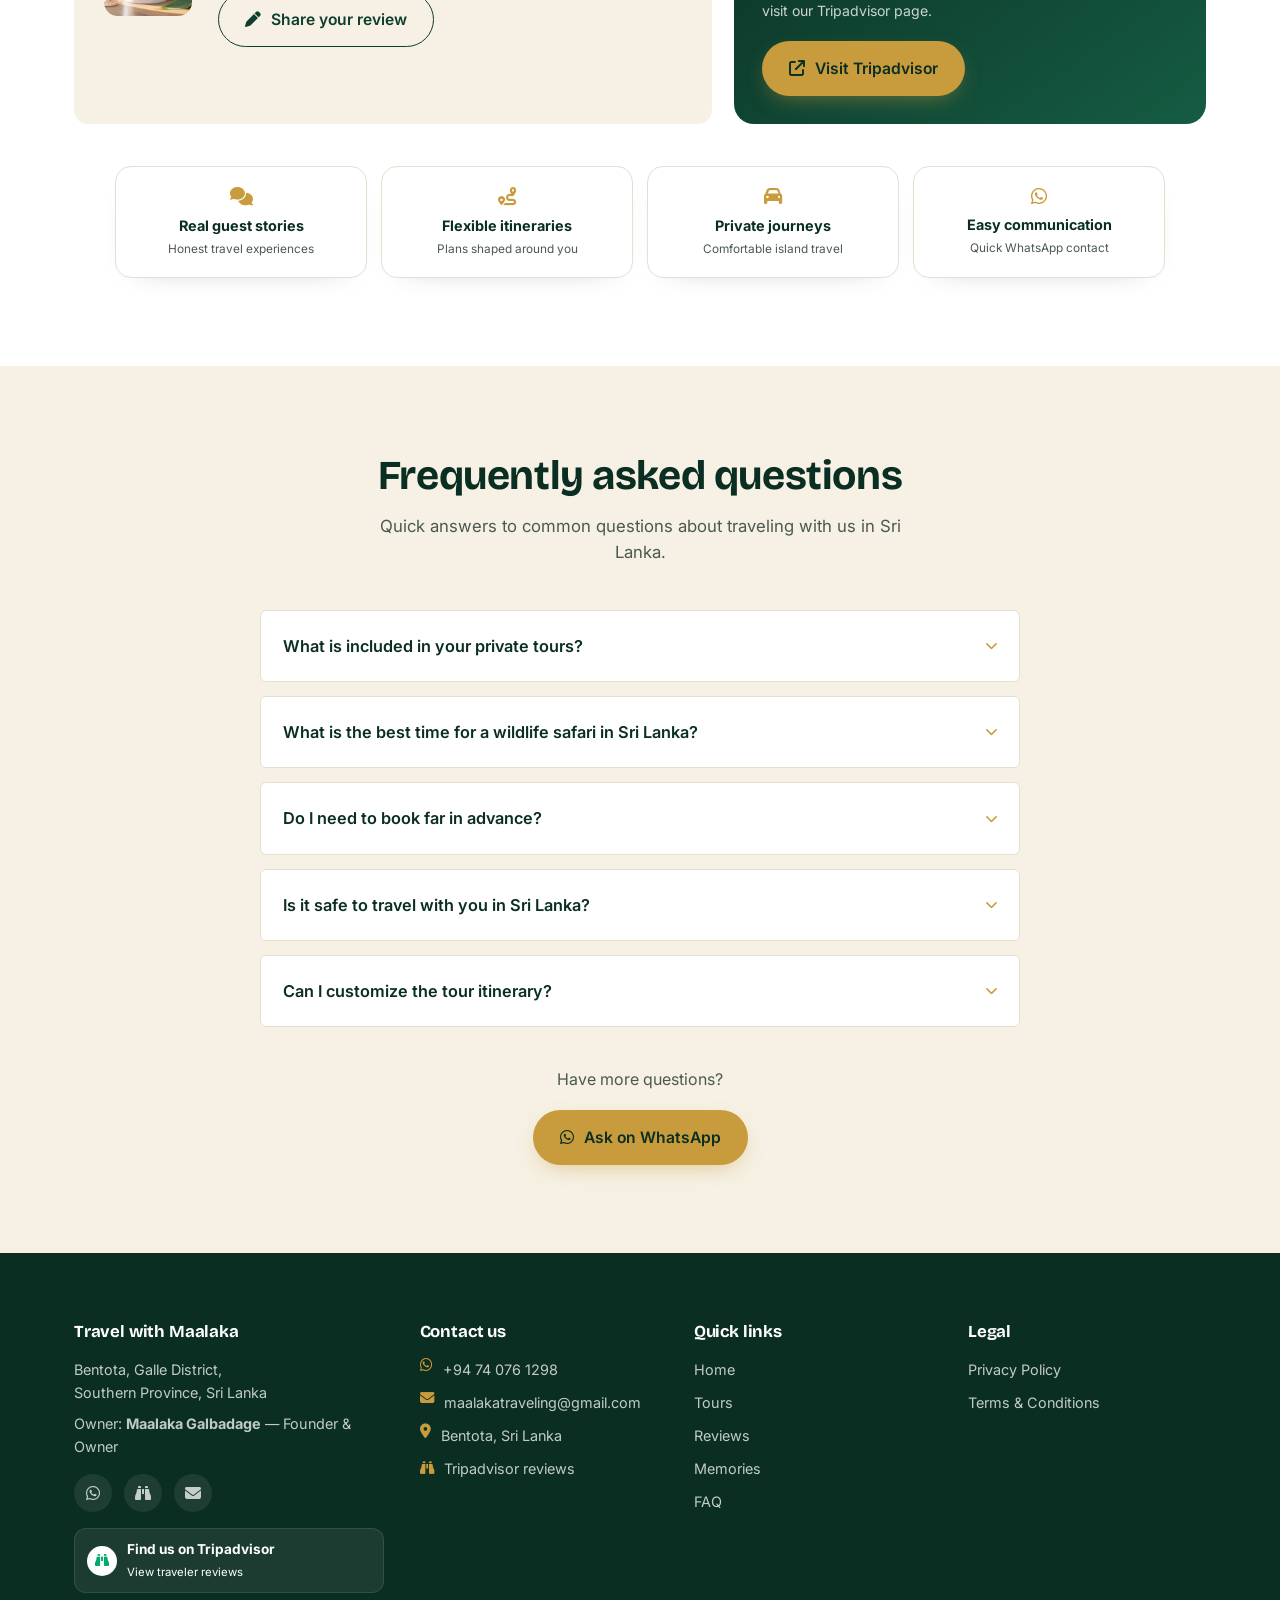
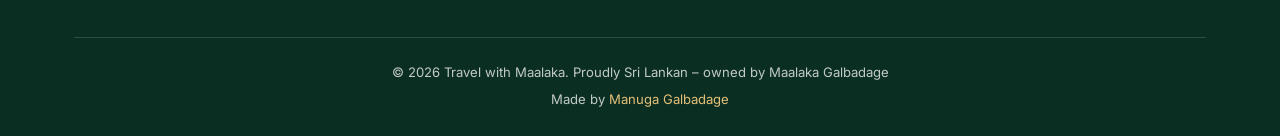
==== commit 38301a3e: "Update fmt.Println message from 'Hello' to 'Goodbye'" ====
--- a/index.html
+++ b/index.html
@@ -1,671 +1,1421 @@
 <!DOCTYPE html>
 <html lang="en">
 <head>
-    <meta charset="UTF-8">
-    <meta name="viewport" content="width=device-width, initial-scale=1.0">
-   
-
-    <!-- ✅ SEO: Title & Description -->
-    <title>Sri Lanka Private Tours | Travel with Maalaka – Bentota</title>
-    <meta name="description" content="Private tours across Sri Lanka – safaris, beaches, hill country & culture. Trusted local guide based in Bentota. Flexible itineraries, English-speaking. Book on WhatsApp!">
-    <meta name="author" content="Maalaka Galbadage">
-    <meta name="theme-color" content="#0A4D3E">
-
-    <!-- ✅ SEO: Canonical URL -->
-    <link rel="canonical" href="https://travelwithmaalaka.com/">
-
-    <!-- ✅ Open Graph (Facebook, WhatsApp, LinkedIn previews) -->
-    <meta property="og:type" content="website">
-    <meta property="og:url" content="https://travelwithmaalaka.com/">
-    <meta property="og:title" content="Sri Lanka Private Tours | Travel with Maalaka – Bentota">
-    <meta property="og:description" content="Private tours across Sri Lanka – safaris, beaches, hill country & culture. Trusted local guide based in Bentota. Flexible itineraries, English-speaking. Book on WhatsApp!">
-    <meta property="og:image" content="https://travelwithmaalaka.com/home-page-01.webp">
-    <meta property="og:image:width" content="1200">
-    <meta property="og:image:height" content="630">
-    <meta property="og:image:alt" content="Beautiful Sri Lanka landscape – private tours with Travel with Maalaka">
-    <meta property="og:locale" content="en_US">
-    <meta property="og:site_name" content="Travel with Maalaka">
-
-    <!-- ✅ Twitter / X Card -->
-    <meta name="twitter:card" content="summary_large_image">
-    <meta name="twitter:title" content="Sri Lanka Private Tours | Travel with Maalaka – Bentota">
-    <meta name="twitter:description" content="Private tours across Sri Lanka – safaris, beaches, hill country & culture. Trusted local guide based in Bentota. Book on WhatsApp!">
-    <meta name="twitter:image" content="https://travelwithmaalaka.com/home-page-01.webp">
-
-    <!-- ✅ Google Fonts: Poppins -->
-    <link rel="preconnect" href="https://fonts.googleapis.com">
-    <link rel="preconnect" href="https://fonts.gstatic.com" crossorigin>
-    <link href="https://fonts.googleapis.com/css2?family=Poppins:wght@400;600;700&display=swap" rel="stylesheet" media="print" onload="this.media='all'">
-    <noscript><link href="https://fonts.googleapis.com/css2?family=Poppins:wght@400;600;700&display=swap" rel="stylesheet"></noscript>
-
-    <!-- ✅ Font Awesome -->
-    <link rel="stylesheet" href="https://cdnjs.cloudflare.com/ajax/libs/font-awesome/6.4.0/css/all.min.css" media="print" onload="this.media='all'">
-    <noscript><link rel="stylesheet" href="https://cdnjs.cloudflare.com/ajax/libs/font-awesome/6.4.0/css/all.min.css"></noscript>
-
-    <!-- ✅ Custom CSS -->
-    <link rel="stylesheet" href="style.css">
-
-    <!-- ✅ Hero Image Preload (update filename if you rename it) -->
-    <link rel="preload"
-        as="image"
-        href="home-page-01.webp"
-        imagesrcset="home-page-01-640w.webp 640w, home-page-01.webp 1200w"
-        imagesizes="(max-width: 768px) 100vw, 1200px">
-
-    <!-- ✅ Schema.org Structured Data (JSON-LD) -->
-    <script type="application/ld+json">
-    {
-      "@context": "https://schema.org",
-      "@type": "TravelAgency",
-      "name": "Travel with Maalaka",
-      "url": "https://travelwithmaalaka.com/",
-      "description": "Travel with Maalaka is a trusted Sri Lanka travel agency offering personalized private tours across the entire island. Wildlife safaris, beaches, cultural sites, hill country and more – starting from Bentota or your preferred location. Safe, authentic experiences.",
-      "image": "https://travelwithmaalaka.com/home-page-01.webp",
-      "address": {
-        "@type": "PostalAddress",
-        "addressLocality": "Bentota",
-        "addressRegion": "Galle District",
-        "addressCountry": "LK"
-      },
-      "telephone": "+94740761298",
-      "email": "maalakatraveling@gmail.com",
-      "priceRange": "$$",
-      "openingHoursSpecification": [
-        {
-          "@type": "OpeningHoursSpecification",
-          "dayOfWeek": ["Monday","Tuesday","Wednesday","Thursday","Friday","Saturday","Sunday"],
-          "opens": "08:00",
-          "closes": "20:00"
-        }
-      ],
-      "sameAs": ["https://wa.me/94740761298"],
-      "aggregateRating": {
-        "@type": "AggregateRating",
-        "ratingValue": "5",
-        "bestRating": "5",
-        "reviewCount": "5"
-      },
-      "review": [
-        {
-          "@type": "Review",
-          "reviewRating": {"@type": "Rating", "ratingValue": "5", "bestRating": "5"},
-          "author": {"@type": "Person", "name": "Sarah & Mike, Australia"},
-          "reviewBody": "12 fantastic days in Sri Lanka with Maalaka – best decision ever! Super friendly, excellent English, safe driving, spotless car. He fully customized our trip, added extra Udawalawe night for amazing leopard sightings, and picked great local food spots. Fast WhatsApp replies, felt completely safe and cared for. Highly recommend!",
-          "datePublished": "2026-01-01"
-        },
-        {
-          "@type": "Review",
-          "reviewRating": {"@type": "Rating", "ratingValue": "5", "bestRating": "5"},
-          "author": {"@type": "Person", "name": "Raj & Priya, UK"},
-          "reviewBody": "A true family business feeling. We learned so much about the culture and history. The car was very clean and the driver was so polite.",
-          "datePublished": "2025-12-01"
-        },
-        {
-          "@type": "Review",
-          "reviewRating": {"@type": "Rating", "ratingValue": "5", "bestRating": "5"},
-          "author": {"@type": "Person", "name": "The Mueller Family, Germany"},
-          "reviewBody": "We booked a 10-day tour starting from Bentota. The team was flexible when we wanted to stay longer in Ella. Amazing service!",
-          "datePublished": "2025-11-01"
-        },
-        {
-          "@type": "Review",
-          "reviewRating": {"@type": "Rating", "ratingValue": "5", "bestRating": "5"},
-          "author": {"@type": "Person", "name": "Emma & Tom, Canada"},
-          "reviewBody": "From the airport pickup to the drop-off, everything was seamless. Travel with Maalaka is like a friend now. Thank you for the memories!",
-          "datePublished": "2025-02-01"
-        },
-        {
-          "@type": "Review",
-          "reviewRating": {"@type": "Rating", "ratingValue": "5", "bestRating": "5"},
-          "author": {"@type": "Person", "name": "Jean & Claude, France"},
-          "reviewBody": "Excellent knowledge of the safari parks. We saw leopards and elephants because the guide knew exactly where to go. 5 stars!",
-          "datePublished": "2026-01-01"
-        }
-      ]
-    }
-    </script>
-
+<meta charset="UTF-8">
+<meta name="viewport" content="width=device-width, initial-scale=1.0">
+
+<title>Sri Lanka Private Tours | Travel with Maalaka – Bentota</title>
+<meta name="description" content="Private tours across Sri Lanka – safaris, beaches, hill country & culture. Trusted local guide based in Bentota. Flexible itineraries, English-speaking. Book on WhatsApp!">
+<meta name="author" content="Maalaka Galbadage">
+<meta name="theme-color" content="#0F3D2E">
+
+<link rel="icon" type="image/png" href="favicon.png">
+<link rel="apple-touch-icon" href="favicon.png">
+<link rel="canonical" href="https://travelwithmaalaka.com/">
+
+<meta property="og:type" content="website">
+<meta property="og:url" content="https://travelwithmaalaka.com/">
+<meta property="og:title" content="Sri Lanka Private Tours | Travel with Maalaka – Bentota">
+<meta property="og:description" content="Private tours across Sri Lanka – safaris, beaches, hill country & culture. Trusted local guide based in Bentota. Flexible itineraries, English-speaking. Book on WhatsApp!">
+<meta property="og:image" content="https://travelwithmaalaka.com/home-page-01.webp">
+<meta property="og:image:width" content="1200">
+<meta property="og:image:height" content="630">
+<meta property="og:image:alt" content="Beautiful Sri Lanka landscape – private tours with Travel with Maalaka">
+<meta property="og:locale" content="en_US">
+<meta property="og:site_name" content="Travel with Maalaka">
+
+<meta name="twitter:card" content="summary_large_image">
+<meta name="twitter:title" content="Sri Lanka Private Tours | Travel with Maalaka – Bentota">
+<meta name="twitter:description" content="Private tours across Sri Lanka – safaris, beaches, hill country & culture. Trusted local guide based in Bentota. Book on WhatsApp!">
+<meta name="twitter:image" content="https://travelwithmaalaka.com/home-page-01.webp">
+
+<link rel="preconnect" href="https://fonts.googleapis.com">
+<link rel="preconnect" href="https://fonts.gstatic.com" crossorigin>
+<link href="https://fonts.googleapis.com/css2?family=Bricolage+Grotesque:opsz,wght@12..96,400;12..96,500;12..96,600;12..96,700;12..96,800&family=Inter:wght@400;500;600;700&display=swap" rel="stylesheet">
+<link rel="stylesheet" href="https://cdnjs.cloudflare.com/ajax/libs/font-awesome/6.4.0/css/all.min.css">
+
+<script type="application/ld+json">
+{
+  "@context": "https://schema.org",
+  "@type": "TravelAgency",
+  "name": "Travel with Maalaka",
+  "url": "https://travelwithmaalaka.com/",
+  "description": "Travel with Maalaka is a trusted Sri Lanka travel agency offering personalized private tours across the entire island. Wildlife safaris, beaches, cultural sites, hill country and more – starting from Bentota or your preferred location. Safe, authentic experiences.",
+  "image": "https://travelwithmaalaka.com/home-page-01.webp",
+  "address": { "@type": "PostalAddress", "addressLocality": "Bentota", "addressRegion": "Galle District", "addressCountry": "LK" },
+  "telephone": "+94740761298",
+  "email": "maalakatraveling@gmail.com",
+  "priceRange": "$$",
+  "openingHoursSpecification": [{ "@type": "OpeningHoursSpecification", "dayOfWeek": ["Monday","Tuesday","Wednesday","Thursday","Friday","Saturday","Sunday"], "opens": "08:00", "closes": "20:00" }],
+  "sameAs": ["https://wa.me/94740761298"],
+  "aggregateRating": { "@type": "AggregateRating", "ratingValue": "5", "bestRating": "5", "reviewCount": "5" },
+  "review": [
+    { "@type": "Review", "reviewRating": {"@type":"Rating","ratingValue":"5","bestRating":"5"}, "author": {"@type":"Person","name":"Sarah & Mike, Australia"}, "reviewBody": "12 fantastic days in Sri Lanka with Maalaka – best decision ever! Super friendly, excellent English, safe driving, spotless car.", "datePublished": "2026-01-01" },
+    { "@type": "Review", "reviewRating": {"@type":"Rating","ratingValue":"5","bestRating":"5"}, "author": {"@type":"Person","name":"Raj & Priya, UK"}, "reviewBody": "A true family business feeling. We learned so much about the culture and history.", "datePublished": "2025-12-01" },
+    { "@type": "Review", "reviewRating": {"@type":"Rating","ratingValue":"5","bestRating":"5"}, "author": {"@type":"Person","name":"The Mueller Family, Germany"}, "reviewBody": "We booked a 10-day tour starting from Bentota. The team was flexible when we wanted to stay longer in Ella.", "datePublished": "2025-11-01" },
+    { "@type": "Review", "reviewRating": {"@type":"Rating","ratingValue":"5","bestRating":"5"}, "author": {"@type":"Person","name":"Emma & Tom, Canada"}, "reviewBody": "From the airport pickup to the drop-off, everything was seamless.", "datePublished": "2025-02-01" },
+    { "@type": "Review", "reviewRating": {"@type":"Rating","ratingValue":"5","bestRating":"5"}, "author": {"@type":"Person","name":"Jean & Claude, France"}, "reviewBody": "Excellent knowledge of the safari parks. We saw leopards and elephants because the guide knew exactly where to go.", "datePublished": "2026-01-01" }
+  ]
+}
+
+</script>
+
+<style>
+/* ============================================================
+   DESIGN TOKENS — "Ceylon" identity: tea-estate green, spice
+   gold, ocean teal. Modern grotesque display + humanist body.
+   ============================================================ */
+:root{
+  --green-900:#0B2E23;
+  --green-800:#0F3D2E;
+  --green-700:#155C43;
+  --teal-600:#0E6E6E;
+  --gold-500:#C89B3C;
+  --gold-300:#E4C077;
+  --sand-100:#F6F1E4;
+  --ink-900:#152019;
+  --ink-600:#4B594F;
+  --white:#FFFFFF;
+  --line:#E4DFCF;
+
+  --font-display:'Bricolage Grotesque', 'Segoe UI', sans-serif;
+  --font-body:'Inter', 'Segoe UI', sans-serif;
+
+  --radius-s:6px;
+  --radius-m:14px;
+  --shadow-soft: 0 10px 30px -12px rgba(11,46,35,.28);
+  --container:1180px;
+}
+
+*{box-sizing:border-box;}
+html{scroll-behavior:smooth;}
+@media (prefers-reduced-motion: reduce){
+  html{scroll-behavior:auto;}
+  *{animation-duration:.001ms !important; animation-iteration-count:1 !important; transition-duration:.001ms !important;}
+}
+body{
+  margin:0;
+  font-family:var(--font-body);
+  color:var(--ink-900);
+  background:var(--white);
+  line-height:1.6;
+  -webkit-font-smoothing:antialiased;
+}
+img{max-width:100%; display:block;}
+a{color:inherit; text-decoration:none;}
+ul{list-style:none; margin:0; padding:0;}
+h1,h2,h3,h4{font-family:var(--font-display); margin:0; line-height:1.08; color:var(--green-900); letter-spacing:-0.01em;}
+p{margin:0;}
+:focus-visible{outline:3px solid var(--gold-500); outline-offset:2px;}
+.container{max-width:var(--container); margin:0 auto; padding:0 24px;}
+.section-padding{padding:88px 0;}
+@media (max-width:768px){.section-padding{padding:56px 0;}}
+
+.eyebrow-free-title{font-size:clamp(1.8rem,3.2vw,2.6rem); max-width:640px;}
+.section-head{display:flex; flex-direction:column; gap:14px; margin-bottom:44px;}
+.section-head.center{align-items:center; text-align:center; margin-left:auto; margin-right:auto;}
+.section-sub{color:var(--ink-600); font-size:1.05rem; max-width:560px;}
+
+.btn{
+  display:inline-flex; align-items:center; gap:10px;
+  padding:14px 26px; border-radius:100px; font-weight:600; font-size:.98rem;
+  border:1.5px solid transparent; cursor:pointer; transition:transform .18s ease, box-shadow .18s ease, background .18s ease;
+  white-space:nowrap;
+}
+.btn:hover{transform:translateY(-2px);}
+.btn-gold{background:var(--gold-500); color:var(--green-900); box-shadow:0 8px 22px -8px rgba(200,155,60,.55);}
+.btn-gold:hover{background:var(--gold-300);}
+.btn-outline{border-color:var(--green-800); color:var(--green-800); background:transparent;}
+.btn-outline:hover{background:var(--green-800); color:var(--white);}
+.btn-ghost-white{border-color:rgba(255,255,255,.55); color:var(--white);}
+.btn-ghost-white:hover{background:rgba(255,255,255,.14);}
+
+/* ---------------- HEADER ---------------- */
+header{
+  position:fixed; top:0; left:0; right:0; z-index:1000;
+  background:transparent;
+  transition:background .3s ease, box-shadow .3s ease, padding .3s ease;
+  padding:22px 0;
+}
+header.scrolled{background:rgba(11,46,35,.94); backdrop-filter:blur(10px); box-shadow:0 6px 24px -10px rgba(0,0,0,.35); padding:12px 0;}
+.nav-wrapper{display:flex; align-items:center; justify-content:space-between;}
+.logo{font-family:var(--font-display); font-weight:700; font-size:1.4rem; color:var(--white);}
+.logo span{color:var(--gold-300);}
+nav ul{display:flex; align-items:center; gap:30px;}
+nav a{color:rgba(255,255,255,.9); font-weight:500; font-size:.95rem; position:relative; padding:6px 0;}
+nav a:not(.btn)::after{content:""; position:absolute; left:0; bottom:0; width:0; height:2px; background:var(--gold-500); transition:width .25s ease;}
+nav a.active:not(.btn)::after, nav a:not(.btn):hover::after{width:100%;}
+.hamburger{display:none; font-size:1.4rem; color:var(--white); cursor:pointer; z-index:1100;}
+
+@media (max-width:900px){
+  .hamburger{display:block;}
+  nav{
+    position:fixed; top:0; right:0; height:100vh; width:min(78vw,320px);
+    background:var(--green-900); padding:100px 32px 40px; transform:translateX(100%);
+    transition:transform .35s ease; box-shadow:-10px 0 40px rgba(0,0,0,.35);
+  }
+  nav.open{transform:translateX(0);}
+  nav ul{flex-direction:column; align-items:flex-start; gap:22px;}
+  .nav-overlay{position:fixed; inset:0; background:rgba(0,0,0,.5); opacity:0; pointer-events:none; transition:opacity .3s ease; z-index:1050;}
+  .nav-overlay.show{opacity:1; pointer-events:auto;}
+}
+
+/* ---------------- HERO ---------------- */
+.hero{position:relative; min-height:100vh; display:flex; align-items:flex-end; overflow:hidden; background:var(--green-900);}
+.hero-slide{position:absolute; inset:0; background-size:cover; background-position:center; opacity:0; transition:opacity 1.4s ease;}
+.hero-slide.active{opacity:1;}
+.hero::before{content:""; position:absolute; inset:0; background:linear-gradient(180deg, rgba(11,46,35,.35) 0%, rgba(11,46,35,.35) 40%, rgba(9,26,20,.92) 100%); z-index:1;}
+.hero-content{position:relative; z-index:2; width:100%; padding:0 24px 90px; max-width:var(--container); margin:0 auto;}
+.hero-content h1{color:var(--white); font-size:clamp(2.4rem,6vw,4.2rem); max-width:820px; opacity:0; transform:translateY(24px); animation:heroIn .9s ease .15s forwards;}
+.hero-content .text-gold{color:var(--gold-300);}
+.hero-content p{color:rgba(255,255,255,.85); font-size:1.15rem; max-width:560px; margin:20px 0 32px; opacity:0; transform:translateY(24px); animation:heroIn .9s ease .35s forwards;}
+.hero-cta-row{display:flex; flex-wrap:wrap; gap:16px; opacity:0; transform:translateY(24px); animation:heroIn .9s ease .55s forwards;}
+@keyframes heroIn{to{opacity:1; transform:translateY(0);}}
+
+.trust-bar{position:relative; z-index:2; margin-top:44px; display:flex; flex-wrap:wrap; gap:36px; padding-top:28px; border-top:1px solid rgba(255,255,255,.2); opacity:0; animation:heroIn .9s ease .75s forwards;}
+.trust-item{color:var(--white);}
+.trust-item strong{display:block; font-family:var(--font-display); font-size:1.7rem; color:var(--gold-300);}
+.trust-item span{font-size:.85rem; color:rgba(255,255,255,.75);}
+
+.hero-dots{position:absolute; bottom:26px; right:30px; z-index:3; display:flex; gap:8px;}
+.hero-dots .dot{width:8px; height:8px; border-radius:50%; background:rgba(255,255,255,.4); cursor:pointer; transition:.25s;}
+.hero-dots .dot.active{background:var(--gold-500); width:22px; border-radius:4px;}
+
+/* ---------------- TOUR FILTER + CARDS ---------------- */
+.filter-row{display:flex; flex-wrap:wrap; gap:10px; margin-bottom:36px;}
+.filter-chip{
+  padding:9px 18px; border-radius:100px; border:1.5px solid var(--line); background:var(--white);
+  font-size:.88rem; font-weight:600; color:var(--ink-600); cursor:pointer; transition:.2s;
+}
+.filter-chip.active, .filter-chip:hover{background:var(--green-800); border-color:var(--green-800); color:var(--white);}
+
+.tours-grid{display:grid; grid-template-columns:repeat(3,1fr); gap:26px;}
+@media (max-width:1024px){.tours-grid{grid-template-columns:repeat(2,1fr);}}
+@media (max-width:640px){.tours-grid{grid-template-columns:1fr;}}
+
+.tour-card{
+  border-radius:var(--radius-m); overflow:hidden; background:var(--white);
+  border:1px solid var(--line); transition:transform .3s ease, box-shadow .3s ease;
+  display:flex; flex-direction:column;
+}
+.tour-card:hover{transform:translateY(-6px); box-shadow:var(--shadow-soft);}
+.tour-img-wrapper{position:relative; aspect-ratio:4/3; overflow:hidden; background:var(--sand-100);}
+.tour-img-wrapper img{width:100%; height:100%; object-fit:cover; transition:transform .5s ease;}
+.tour-card:hover .tour-img-wrapper img{transform:scale(1.06);}
+.card-badge{position:absolute; top:14px; left:14px; background:var(--gold-500); color:var(--green-900); font-size:.72rem; font-weight:700; padding:5px 12px; border-radius:100px; z-index:2;}
+.tour-content{padding:22px 22px 24px; display:flex; flex-direction:column; gap:12px; flex:1;}
+.tour-title{font-size:1.28rem;}
+.tour-tags{display:flex; gap:8px; flex-wrap:wrap;}
+.tour-tag{font-size:.75rem; font-weight:600; color:var(--teal-600); background:rgba(14,110,110,.08); padding:4px 10px; border-radius:100px;}
+.tour-highlights{display:flex; flex-direction:column; gap:6px; color:var(--ink-600); font-size:.92rem; flex:1;}
+.tour-highlights li{display:flex; gap:8px; align-items:flex-start;}
+.tour-highlights li::before{content:"\f00c"; font-family:"Font Awesome 6 Free"; font-weight:900; color:var(--teal-600); font-size:.7rem; margin-top:5px;}
+.tour-content .btn{margin-top:6px; align-self:flex-start;}
+
+/* ---------------- TRIP BUILDER (new feature) ---------------- */
+.trip-builder{background:var(--green-900); border-radius:20px; padding:48px; display:grid; grid-template-columns:1fr 1fr; gap:44px; align-items:center; color:var(--white); position:relative; overflow:hidden;}
+.trip-builder::after{content:""; position:absolute; width:340px; height:340px; background:radial-gradient(circle, rgba(200,155,60,.25), transparent 70%); top:-100px; right:-100px;}
+@media (max-width:900px){.trip-builder{grid-template-columns:1fr; padding:32px 22px;}}
+.trip-builder h2{color:var(--white);}
+.trip-builder p{color:rgba(255,255,255,.78); margin-top:14px;}
+.tb-form{display:flex; flex-direction:column; gap:14px; position:relative; z-index:1;}
+.tb-row{display:grid; grid-template-columns:1fr 1fr; gap:14px;}
+@media (max-width:520px){.tb-row{grid-template-columns:1fr;}}
+.tb-field{display:flex; flex-direction:column; gap:6px;}
+.tb-field label{font-size:.8rem; color:rgba(255,255,255,.7); font-weight:600;}
+.tb-field input, .tb-field select{
+  padding:12px 14px; border-radius:var(--radius-s); border:1px solid rgba(255,255,255,.25);
+  background:rgba(255,255,255,.08); color:var(--white); font-family:var(--font-body); font-size:.95rem;
+}
+.tb-field input::placeholder{color:rgba(255,255,255,.45);}
+.tb-field select option{color:var(--ink-900);}
+.tb-field input:focus, .tb-field select:focus{outline:2px solid var(--gold-500); background:rgba(255,255,255,.14);}
+
+/* ---------------- ABOUT ---------------- */
+.about-wrapper{display:grid; grid-template-columns:1.05fr .95fr; gap:56px; align-items:center;}
+@media (max-width:900px){.about-wrapper{grid-template-columns:1fr;}}
+.about-text p{color:var(--ink-600); margin-bottom:18px; font-size:1.02rem;}
+.experience-box{background:var(--sand-100); border-left:4px solid var(--gold-500); border-radius:var(--radius-s); padding:20px 22px; margin:24px 0;}
+.experience-box strong{display:block; color:var(--green-900); margin-bottom:8px; font-size:1.02rem;}
+.experience-box p{margin:0; color:var(--ink-600);}
+.about-photos-stack{display:grid; grid-template-columns:1fr 1fr; gap:16px;}
+.about-photos-stack img{border-radius:var(--radius-m); aspect-ratio:3/4; object-fit:cover;}
+.about-photos-stack img:first-child{grid-column:1/-1; aspect-ratio:16/10;}
+
+/* ---------------- REVIEWS ---------------- */
+.reviews-grid{display:grid; grid-template-columns:repeat(3,1fr); gap:22px;}
+@media (max-width:1024px){.reviews-grid{grid-template-columns:repeat(2,1fr);}}
+@media (max-width:640px){.reviews-grid{grid-template-columns:1fr;}}
+.review-card{
+  background:var(--white); border:1px solid var(--line); border-radius:var(--radius-m); padding:26px;
+  display:flex; flex-direction:column; gap:14px; transition:border-color .2s ease;
+}
+.review-card:nth-child(3n+2){background:var(--sand-100); border-color:transparent;}
+.stars{color:var(--gold-500); font-size:.9rem; letter-spacing:2px;}
+.review-text{color:var(--ink-900); font-size:.95rem; line-height:1.65; flex:1;}
+.reviewer-row{display:flex; align-items:center; gap:12px; margin-top:4px;}
+.reviewer-avatar{width:38px; height:38px; border-radius:50%; background:var(--green-800); color:var(--gold-300); display:flex; align-items:center; justify-content:center; font-weight:700; font-family:var(--font-display); flex-shrink:0;}
+.reviewer-name{font-weight:600; font-size:.92rem; color:var(--green-900);}
+.reviewer-date{font-size:.78rem; color:var(--ink-600);}
+.reviews-more{display:none;}
+.reviews-more.show{display:grid;grid-column:1/-1;grid-template-columns:repeat(3,minmax(0,1fr));gap:22px;}
+@media (max-width:1024px){.reviews-more.show{grid-template-columns:repeat(2,minmax(0,1fr));}}
+@media (max-width:640px){.reviews-more.show{grid-template-columns:1fr;}}
+.reviews-toggle{margin:32px auto 0; display:block;}
+
+/* ---------------- MEMORIES ---------------- */
+.memories-grid{display:grid; grid-template-columns:repeat(4,1fr); gap:14px;}
+@media (max-width:900px){.memories-grid{grid-template-columns:repeat(3,1fr);}}
+@media (max-width:560px){.memories-grid{grid-template-columns:repeat(2,1fr);}}
+.mem-item{border-radius:var(--radius-s); overflow:hidden; aspect-ratio:1/1; cursor:pointer; position:relative;}
+.mem-item img{width:100%; height:100%; object-fit:cover; transition:transform .4s ease;}
+.mem-item:hover img{transform:scale(1.08);}
+.mem-item::after{content:"\f00e"; font-family:"Font Awesome 6 Free"; font-weight:900; position:absolute; inset:0; display:flex; align-items:center; justify-content:center; color:#fff; background:rgba(11,46,35,0); font-size:1.1rem; opacity:0; transition:.25s;}
+.mem-item:hover::after{background:rgba(11,46,35,.35); opacity:1;}
+
+.lightbox{position:fixed; inset:0; background:rgba(6,20,15,.95); z-index:2000; display:none; align-items:center; justify-content:center; padding:20px;}
+.lightbox.open{display:flex;}
+.lightbox img{max-width:min(900px,92vw); max-height:82vh; border-radius:10px;}
+.lightbox-close, .lightbox-nav{position:absolute; background:rgba(255,255,255,.12); border:none; color:#fff; width:46px; height:46px; border-radius:50%; font-size:1.1rem; cursor:pointer; display:flex; align-items:center; justify-content:center;}
+.lightbox-close{top:24px; right:24px;}
+.lightbox-nav.prev{left:24px; top:50%; transform:translateY(-50%);}
+.lightbox-nav.next{right:24px; top:50%; transform:translateY(-50%);}
+@media (max-width:640px){.lightbox-nav{width:38px; height:38px;} .lightbox-close{top:14px; right:14px;}}
+
+/* ---------------- BOOKING CTA ---------------- */
+.booking-cta{position:relative; padding:110px 0; background:linear-gradient(rgba(11,46,35,.85), rgba(11,46,35,.9)), url('Package 06.webp') center/cover fixed; text-align:center;}
+.booking-cta h2{color:var(--white); font-size:clamp(1.8rem,4vw,2.6rem);}
+.booking-cta p{color:rgba(255,255,255,.85); font-size:1.15rem; margin:16px auto 34px; max-width:520px;}
+
+/* ---------------- SUBMIT REVIEW ---------------- */
+.mug-offer{display:flex; align-items:center; gap:26px; background:var(--sand-100); border-radius:var(--radius-m); padding:26px 30px; margin-bottom:26px;}
+.mug-icon-img{width:88px; height:88px; border-radius:14px; object-fit:cover; flex-shrink:0;}
+@media (max-width:560px){.mug-offer{flex-direction:column; text-align:center;}}
+
+/* ---------------- FAQ ---------------- */
+.faq-grid{display:flex; flex-direction:column; gap:14px; max-width:760px; margin:0 auto;}
+.faq-item{border:1px solid var(--line); border-radius:var(--radius-s); padding:6px 22px; background:var(--white);}
+.faq-item summary{padding:16px 0; font-weight:600; font-size:1.02rem; cursor:pointer; list-style:none; display:flex; justify-content:space-between; align-items:center; color:var(--green-900);}
+.faq-item summary::-webkit-details-marker{display:none;}
+.faq-item summary::after{content:"\f078"; font-family:"Font Awesome 6 Free"; font-weight:900; font-size:.78rem; color:var(--gold-500); transition:transform .25s ease;}
+.faq-item[open] summary::after{transform:rotate(180deg);}
+.faq-answer{padding-bottom:18px; color:var(--ink-600); font-size:.95rem;}
+.faq-answer ul{margin:10px 0; display:flex; flex-direction:column; gap:6px;}
+.faq-answer li::before{content:"— "; color:var(--gold-500);}
+
+/* ---------------- FOOTER ---------------- */
+footer{background:var(--green-900); color:rgba(255,255,255,.75); padding:70px 0 26px;}
+.footer-grid{display:grid; grid-template-columns:1.3fr 1fr 1fr 1fr; gap:36px; padding-bottom:44px; border-bottom:1px solid rgba(255,255,255,.14);}
+@media (max-width:800px){.footer-grid{grid-template-columns:1fr 1fr;}}
+@media (max-width:480px){.footer-grid{grid-template-columns:1fr;}.footer-social a{width:42px;height:42px;}}
+.footer-col h4{color:var(--white); font-size:1.05rem; margin-bottom:16px;}
+.footer-col p{margin-bottom:8px; font-size:.9rem;}
+.contact-info li, .footer-links li{margin-bottom:10px; font-size:.9rem;}
+.contact-info li{display:flex; gap:10px; align-items:flex-start;}
+.footer-links a:hover{color:var(--gold-300);}
+.footer-social{display:flex; gap:12px; margin-top:16px;}
+.footer-social a{width:38px; height:38px; border-radius:50%; background:rgba(255,255,255,.08); display:flex; align-items:center; justify-content:center; transition:.2s;}
+.footer-social a:hover{background:var(--gold-500); color:var(--green-900);}
+.footer-bottom{text-align:center; font-size:.82rem; padding-top:24px;}
+.footer-bottom a{color:var(--gold-300);}
+
+/* ---------------- FLOATING ACTIONS ---------------- */
+.floating-actions{position:fixed; bottom:26px; right:22px; z-index:900; display:flex; flex-direction:column; gap:12px; align-items:flex-end;}
+.float-btn{width:54px; height:54px; border-radius:50%; display:flex; align-items:center; justify-content:center; font-size:1.35rem; color:#fff; box-shadow:0 10px 26px -8px rgba(0,0,0,.4); transition:transform .2s ease;}
+.float-btn:hover{transform:scale(1.08);}
+.whatsapp-float{background:#25D366;}
+.email-float{background:var(--green-800);}
+.top-float{background:var(--gold-500); color:var(--green-900); opacity:0; pointer-events:none; transform:translateY(10px); transition:.25s;}
+.top-float.show{opacity:1; pointer-events:auto; transform:translateY(0);}
+
+/* ---------------- REVEAL ---------------- */
+.reveal{opacity:0; transform:translateY(26px); transition:opacity .7s ease, transform .7s ease;}
+.reveal.in{opacity:1; transform:translateY(0);}
+
+.text-gold{color:var(--gold-500);}
+.text-center{text-align:center;}
+
+/* ================= PREMIUM PORTFOLIO UPGRADE ================= */
+:root{--accent:#e4c077;--glass:rgba(255,255,255,.08);--ease:cubic-bezier(.2,.8,.2,1)}
+body{overflow-x:hidden}
+::selection{background:var(--gold-500);color:var(--green-900)}
+.skip-link{position:fixed;left:12px;top:12px;z-index:5000;padding:10px 14px;background:#fff;color:var(--green-900);border-radius:10px;transform:translateY(-150%);transition:.2s}.skip-link:focus{transform:none}
+.scroll-progress{position:fixed;top:0;left:0;height:3px;width:0;background:linear-gradient(90deg,var(--gold-300),#fff,var(--gold-500));z-index:4000;box-shadow:0 0 12px rgba(228,192,119,.7)}
+.header-badge{display:inline-flex;align-items:center;gap:7px;margin-left:10px;padding:5px 10px;border:1px solid rgba(255,255,255,.2);border-radius:100px;font-size:.68rem;color:rgba(255,255,255,.8);vertical-align:middle}
+.header-badge i{color:var(--gold-300)}
+.theme-toggle{width:40px;height:40px;border:1px solid rgba(255,255,255,.25);border-radius:50%;background:rgba(255,255,255,.08);color:#fff;cursor:pointer}
+.hero::after{content:"";position:absolute;inset:0;z-index:1;pointer-events:none;background:radial-gradient(circle at 80% 20%,rgba(228,192,119,.14),transparent 28%)}
+.hero-content{padding-bottom:78px}
+.hero-kicker{display:inline-flex;align-items:center;gap:8px;color:var(--gold-300);font-weight:700;letter-spacing:.08em;text-transform:uppercase;font-size:.76rem;margin-bottom:16px}
+.hero-kicker::before{content:"";width:30px;height:1px;background:currentColor}
+.hero-actions-note{font-size:.78rem!important;margin:12px 0 0!important;color:rgba(255,255,255,.58)!important}
+.trust-bar{gap:0;justify-content:space-between}.trust-item{min-width:120px}.trust-item strong{font-size:1.55rem}
+.feature-strip{display:grid;grid-template-columns:repeat(4,1fr);gap:14px;margin-top:-34px;position:relative;z-index:5}
+.feature-pill{background:rgba(255,255,255,.96);border:1px solid var(--line);border-radius:16px;padding:18px;display:flex;align-items:center;gap:12px;box-shadow:0 14px 40px -22px rgba(0,0,0,.35);transition:.25s var(--ease)}
+.feature-pill:hover{transform:translateY(-5px);box-shadow:0 20px 44px -24px rgba(11,46,35,.35)}
+.feature-pill i{width:40px;height:40px;border-radius:12px;display:grid;place-items:center;background:var(--sand-100);color:var(--green-800);font-size:1rem}.feature-pill strong{display:block;font-size:.9rem;color:var(--green-900)}.feature-pill span{display:block;color:var(--ink-600);font-size:.74rem;margin-top:2px}
+.section-kicker{font-size:.74rem;text-transform:uppercase;letter-spacing:.12em;color:var(--teal-600);font-weight:800}
+.tour-tools{display:flex;justify-content:space-between;align-items:center;gap:18px;margin-bottom:22px;flex-wrap:wrap}.tour-search{position:relative;flex:1;min-width:230px}.tour-search i{position:absolute;left:15px;top:50%;transform:translateY(-50%);color:var(--ink-600)}.tour-search input{width:100%;padding:13px 16px 13px 42px;border:1px solid var(--line);border-radius:100px;background:#fff;font:inherit;outline:none}.tour-search input:focus{border-color:var(--gold-500);box-shadow:0 0 0 4px rgba(200,155,60,.1)}
+.tour-count{font-size:.82rem;color:var(--ink-600)}.tour-card.is-hidden{display:none!important}.tour-card{will-change:transform}
+.card-meta{display:flex;justify-content:space-between;align-items:center;gap:10px;font-size:.78rem;color:var(--ink-600);border-top:1px solid var(--line);padding-top:12px}.card-meta i{color:var(--gold-500)}
+.quick-view{position:absolute;right:14px;bottom:14px;width:42px;height:42px;border:0;border-radius:50%;background:rgba(11,46,35,.86);color:#fff;display:grid;place-items:center;cursor:pointer;opacity:0;transform:translateY(6px);transition:.2s}.tour-img-wrapper:hover .quick-view,.tour-card:focus-within .quick-view{opacity:1;transform:none}
+.plan-preview{display:grid;grid-template-columns:1.1fr .9fr;gap:22px;margin-top:24px}.plan-benefits{display:grid;grid-template-columns:repeat(2,1fr);gap:12px}.plan-benefit{padding:16px;border-radius:14px;background:#fff;border:1px solid var(--line)}.plan-benefit i{color:var(--gold-500);margin-bottom:9px}.plan-benefit strong{display:block;color:var(--green-900);font-size:.9rem}.plan-benefit span{font-size:.78rem;color:var(--ink-600)}
+.stats-section{background:var(--green-900);color:#fff}.stats-grid{display:grid;grid-template-columns:repeat(4,1fr);gap:20px;text-align:center}.stat{padding:22px;border-right:1px solid rgba(255,255,255,.12)}.stat:last-child{border:0}.stat strong{font:700 clamp(1.8rem,4vw,3rem) var(--font-display);color:var(--gold-300);display:block}.stat span{font-size:.8rem;color:rgba(255,255,255,.7)}
+.story-grid{display:grid;grid-template-columns:.9fr 1.1fr;gap:56px;align-items:center}.story-card{background:linear-gradient(145deg,var(--green-900),var(--green-700));color:#fff;border-radius:24px;padding:32px;position:relative;overflow:hidden}.story-card::after{content:"✦";position:absolute;right:24px;top:16px;color:rgba(228,192,119,.28);font-size:7rem}.story-card h3{color:#fff;font-size:1.8rem}.story-card p{color:rgba(255,255,255,.75);margin-top:14px}.story-points{margin-top:22px;display:grid;gap:12px}.story-points div{display:flex;gap:10px;align-items:flex-start}.story-points i{color:var(--gold-300);margin-top:4px}
+.modal{position:fixed;inset:0;background:rgba(6,20,15,.72);backdrop-filter:blur(8px);z-index:3000;display:none;align-items:center;justify-content:center;padding:18px}.modal.open{display:flex}.modal-card{width:min(620px,100%);max-height:90vh;overflow:auto;background:#fff;border-radius:22px;padding:28px;box-shadow:0 30px 90px rgba(0,0,0,.3);position:relative}.modal-card h3{font-size:1.7rem}.modal-close{position:absolute;right:16px;top:16px;width:40px;height:40px;border-radius:50%;border:1px solid var(--line);background:#fff;cursor:pointer}.modal-grid{display:grid;grid-template-columns:1fr 1fr;gap:14px;margin-top:20px}.modal-field{display:flex;flex-direction:column;gap:6px}.modal-field.full{grid-column:1/-1}.modal-field label{font-size:.78rem;font-weight:700;color:var(--ink-600)}.modal-field input,.modal-field select,.modal-field textarea{font:inherit;padding:12px 13px;border:1px solid var(--line);border-radius:10px;outline:none}.modal-field textarea{min-height:100px;resize:vertical}.modal-field input:focus,.modal-field select:focus,.modal-field textarea:focus{border-color:var(--gold-500);box-shadow:0 0 0 4px rgba(200,155,60,.1)}
+.toast{position:fixed;left:50%;bottom:28px;transform:translate(-50%,20px);background:var(--green-900);color:#fff;padding:13px 18px;border-radius:100px;z-index:4500;opacity:0;pointer-events:none;transition:.3s;box-shadow:0 12px 35px rgba(0,0,0,.25);font-size:.86rem}.toast.show{opacity:1;transform:translate(-50%,0)}
+.mobile-cta{display:none}
+body.dark{
+  --white:#101815;
+  --sand-100:#16231e;
+  --ink-900:#eef4f0;
+  --ink-600:#b5c4bc;
+  --teal-600:#67c9c1;
+  --line:#2a3a33;
+  background:#0d1411;
+  color:var(--ink-900);
+}
+body.dark .tour-card,body.dark .review-card,body.dark .faq-item,body.dark .modal-card,body.dark .feature-pill,body.dark .plan-benefit,body.dark .tour-search input,body.dark .modal-close{background:#101815;color:var(--ink-900)}
+body.dark .review-card:nth-child(3n+2){background:#16231e;border-color:var(--line)}
+body.dark .tour-title,body.dark h1,body.dark h2,body.dark h3,body.dark h4{color:#f4f8f5}
+body.dark .section-sub,body.dark .tour-highlights,body.dark .tour-count,body.dark .card-meta,body.dark .reviewer-date,body.dark .faq-answer,body.dark .about-text p,body.dark .experience-box p,body.dark .review-text{color:var(--ink-600)}
+body.dark .feature-pill strong,body.dark .plan-benefit strong,body.dark .reviewer-name,body.dark .faq-item summary,body.dark .experience-box strong{color:#f0f6f2}
+body.dark .feature-pill span,body.dark .plan-benefit span,body.dark .review-trust-item span{color:var(--ink-600)}
+body.dark .feature-pill,body.dark .review-trust-item{background:#101815;border-color:var(--line)}
+body.dark .review-trust-item strong{color:#f0f6f2}
+body.dark .experience-box{background:#16231e}
+body.dark .tour-search input::placeholder,body.dark .modal-field input::placeholder,body.dark .modal-field textarea::placeholder{color:#82938a}
+body.dark .tour-search i{color:#9fb0a7}
+body.dark .tour-tag{color:#79d3cd;background:rgba(103,201,193,.12)}
+body.dark .tour-highlights li::before{color:#79d3cd}
+body.dark .btn-outline{color:var(--gold-300);border-color:var(--gold-500)}
+body.dark .btn-outline:hover{color:#fff}
+body.dark .mug-offer{background:#16231e}
+body.dark .mug-offer h3{color:#f0f6f2!important}
+body.dark .mug-offer p{color:var(--ink-600)!important}
+body.dark .reviews-toggle{color:var(--gold-300);border-color:var(--gold-500)}
+body.dark .reviews-toggle:hover{color:#fff}
+body.dark .footer-bottom a,body.dark .footer-links a:hover{color:var(--gold-300)}
+body.dark .contact-tripadvisor{background:rgba(255,255,255,.08);border-color:rgba(255,255,255,.14)}
+body.dark .modal-card h3{color:#f4f8f5}
+body.dark .modal-field label{color:#b5c4bc}
+body.dark .modal-field input,body.dark .modal-field select,body.dark .modal-field textarea{background:#16231e;color:#eef4f0;border-color:#34483f}
+body.dark .modal-field select option{background:#16231e;color:#eef4f0}
+body.dark .modal-close{color:#eef4f0}
+.theme-toggle .fa-sun{display:none}
+body.dark .theme-toggle .fa-moon{display:none}
+body.dark .theme-toggle .fa-sun{display:inline}
+@media (max-width:900px){.feature-strip,.stats-grid{grid-template-columns:repeat(2,1fr)}.plan-preview,.story-grid{grid-template-columns:1fr}.theme-toggle{display:none}.header-badge{display:none}.mobile-cta{display:flex;position:fixed;left:12px;right:12px;bottom:12px;z-index:850;gap:8px;padding:8px;background:rgba(11,46,35,.94);backdrop-filter:blur(10px);border:1px solid rgba(255,255,255,.12);border-radius:16px;box-shadow:0 15px 35px rgba(0,0,0,.25)}.mobile-cta a{flex:1;justify-content:center;padding:11px 10px;font-size:.78rem}.floating-actions{bottom:82px}}
+@media (max-width:640px){.feature-strip,.stats-grid,.plan-benefits,.modal-grid{grid-template-columns:1fr}.feature-strip{margin:12px 0 0}.hero-content{padding-bottom:58px}.hero-content h1{font-size:clamp(2.25rem,12vw,3.5rem)}.trust-bar{display:grid;grid-template-columns:1fr 1fr;gap:16px}.trust-item strong{font-size:1.3rem}.tour-tools{align-items:stretch}.tour-search{min-width:100%}.section-padding{padding:62px 0}.stat{border-right:0;border-bottom:1px solid rgba(255,255,255,.12)}.stat:nth-child(3),.stat:nth-child(4){border-bottom:0}.story-card{padding:24px}.mobile-cta{left:8px;right:8px}.mobile-cta .btn{border-radius:12px}.modal-card{padding:22px}.quick-view{opacity:1;transform:none}}
+@media (hover:none){.tour-card:hover{transform:none}.tour-card:hover .tour-img-wrapper img{transform:none}}
+
+
+/* ---------------- REVIEW / TRUST ENHANCEMENTS ---------------- */
+.review-card{min-width:0;height:100%;}
+.review-text{overflow-wrap:anywhere;}
+.review-trust-strip{margin:42px auto 0;display:grid;grid-template-columns:repeat(4,minmax(0,1fr));gap:14px;max-width:1050px;}
+.review-trust-item{background:rgba(255,255,255,.82);border:1px solid var(--line);border-radius:16px;padding:18px;text-align:center;box-shadow:0 10px 30px -24px rgba(11,46,35,.4);}
+.review-trust-item i{font-size:1.15rem;color:var(--gold-500);margin-bottom:8px;}
+.review-trust-item strong{display:block;color:var(--green-900);font-size:.9rem;}
+.review-trust-item span{display:block;color:var(--ink-600);font-size:.74rem;margin-top:3px;}
+.review-gift-wrap{display:grid;grid-template-columns:1.15fr .85fr;gap:22px;align-items:stretch;}
+.review-gift-wrap .mug-offer{margin:0;height:100%;}
+.tripadvisor-card{border-radius:20px;background:linear-gradient(145deg,var(--green-900),var(--green-700));padding:28px;color:#fff;display:flex;flex-direction:column;justify-content:center;position:relative;overflow:hidden;}
+.tripadvisor-card::after{content:'★';position:absolute;right:18px;top:-18px;font-size:8rem;color:rgba(255,255,255,.06);line-height:1;}
+.tripadvisor-mark{display:inline-flex;align-items:center;gap:10px;color:#fff;font-size:1.25rem;font-weight:800;margin-bottom:12px;position:relative;z-index:1;}
+.tripadvisor-mark .ta-icon{width:38px;height:38px;border-radius:50%;display:grid;place-items:center;background:#fff;color:#00aa6c;font-size:1.05rem;}
+.tripadvisor-card p{color:rgba(255,255,255,.78);font-size:.88rem;max-width:360px;position:relative;z-index:1;}
+.tripadvisor-stars{color:#f4c542;letter-spacing:3px;margin:10px 0 16px;position:relative;z-index:1;}
+.tripadvisor-card .btn{align-self:flex-start;position:relative;z-index:1;}
+.contact-tripadvisor{display:flex;align-items:center;gap:10px;margin-top:16px;padding:10px 12px;border-radius:12px;background:rgba(255,255,255,.07);border:1px solid rgba(255,255,255,.1);color:#fff;font-size:.85rem;}
+.contact-tripadvisor .ta-icon{width:30px;height:30px;border-radius:50%;display:grid;place-items:center;background:#fff;color:#00aa6c;font-size:.85rem;flex-shrink:0;}
+@media (max-width:900px){.review-trust-strip{grid-template-columns:repeat(2,minmax(0,1fr));}.review-gift-wrap{grid-template-columns:1fr;}}
+@media (max-width:560px){.review-trust-strip{grid-template-columns:1fr;}.review-gift-wrap{gap:14px;}.tripadvisor-card{padding:22px;}}
+
+/* Premium Memories carousel */
+.memories-showcase{position:relative;max-width:1120px;margin:34px auto 0;overflow:hidden;border-radius:28px;background:#102b25;box-shadow:0 24px 70px rgba(15,52,43,.18);touch-action:pan-y;}
+.memories-track{display:flex;transition:transform .65s cubic-bezier(.22,.61,.36,1);will-change:transform;}
+.memory-slide-card{position:relative;flex:0 0 100%;height:560px;overflow:hidden;background:#102b25;}
+.memory-slide-card img{width:100%;height:100%;object-fit:cover;display:block;transition:transform 1s ease;}
+.memory-slide-card::after{content:"";position:absolute;inset:0;background:linear-gradient(180deg,rgba(0,0,0,.04) 35%,rgba(0,0,0,.72) 100%);pointer-events:none;}
+.memory-slide-card.is-active img{transform:scale(1.035);}
+.memory-caption{position:absolute;z-index:2;left:34px;right:34px;bottom:32px;color:#fff;display:flex;flex-direction:column;gap:7px;}
+.memory-caption span{font-size:.78rem;letter-spacing:.14em;text-transform:uppercase;opacity:.78;}
+.memory-caption strong{font-family:var(--font-display,Georgia,serif);font-size:clamp(1.5rem,3vw,2.35rem);font-weight:600;line-height:1.1;max-width:650px;}
+.memory-arrow{position:absolute;z-index:4;top:50%;transform:translateY(-50%);width:52px;height:52px;border:1px solid rgba(255,255,255,.3);border-radius:50%;background:rgba(255,255,255,.14);backdrop-filter:blur(12px);color:#fff;display:grid;place-items:center;cursor:pointer;font-size:1rem;transition:.25s ease;}
+.memory-arrow:hover{background:rgba(255,255,255,.25);transform:translateY(-50%) scale(1.06);}
+.memory-prev{left:20px}.memory-next{right:20px}
+.memory-progress{position:absolute;z-index:4;left:34px;right:110px;bottom:20px;height:3px;background:rgba(255,255,255,.25);border-radius:99px;overflow:hidden;}
+.memory-progress span{display:block;height:100%;width:0;background:var(--gold-500,#d8ad55);transition:width .5s ease;}
+.memory-counter{position:absolute;z-index:4;right:34px;bottom:13px;color:#fff;font-size:.82rem;display:flex;gap:7px;align-items:center;letter-spacing:.06em;}
+.memory-counter b{font-size:1rem}.memory-counter span{opacity:.6}
+.memory-dots{display:flex;justify-content:center;gap:8px;margin:20px 0 4px;flex-wrap:wrap;}
+.memory-dots button{width:8px;height:8px;border:0;border-radius:50%;padding:0;background:var(--ink-300,#cbd5d1);cursor:pointer;transition:.25s ease;}
+.memory-dots button.active{width:26px;border-radius:99px;background:var(--gold-500,#d8ad55);}
+@media(max-width:700px){
+ .memories-showcase{border-radius:20px;margin-top:26px;}
+ .memory-slide-card{height:440px;}
+ .memory-caption{left:20px;right:20px;bottom:27px}.memory-caption strong{font-size:1.45rem}.memory-caption span{font-size:.68rem}
+ .memory-arrow{width:44px;height:44px}.memory-prev{left:12px}.memory-next{right:12px}
+ .memory-progress{left:20px;right:95px;bottom:17px}.memory-counter{right:20px;bottom:10px}
+}
+@media(prefers-reduced-motion:reduce){.memories-track,.memory-slide-card img,.memory-progress span{transition:none}}
+
+
+/* ---------------- FINAL POLISH FIXES ---------------- */
+.logo{white-space:nowrap;flex-shrink:0;}
+nav ul{gap:22px;}
+nav a{font-size:.9rem;}
+.header-badge{white-space:nowrap;}
+.trip-builder{grid-template-columns:1.05fr .95fr;align-items:start;}
+.trip-intro{min-width:0;}
+.plan-preview{margin-top:28px;}
+.plan-benefits{gap:12px;}
+.about-photos-stack img{width:100%;height:100%;object-fit:contain;background:var(--sand-100);padding:10px;box-sizing:border-box;}
+.about-photos-stack img:first-child{aspect-ratio:16/10;}
+.about-photos-stack img:not(:first-child){aspect-ratio:16/10;}
+@media (max-width:1120px) and (min-width:901px){
+  header{padding:16px 0;}
+  .nav-wrapper{gap:18px;}
+  .logo{font-size:1.22rem;}
+  nav ul{gap:14px;}
+  nav a{font-size:.82rem;}
+  .header-badge{display:none;}
+  .theme-toggle{width:36px;height:36px;}
+}
+@media (max-width:900px){
+  .trip-builder{grid-template-columns:1fr;}
+  .about-photos-stack img,.about-photos-stack img:first-child,.about-photos-stack img:not(:first-child){aspect-ratio:16/10;}
+}
+@media (max-width:640px){
+  .trip-builder{padding:28px 18px;}
+  .plan-preview{margin-top:22px;}
+  .about-photos-stack{gap:12px;}
+  .about-photos-stack img{padding:6px;}
+}
+
+/* Instant trip estimator + transport fleet */
+.estimator-section{padding:22px 0 8px;background:var(--sand-100);}
+.estimator-card{background:var(--green-900);color:#fff;border-radius:22px;padding:30px 34px;display:grid;grid-template-columns:1.05fr .95fr;gap:30px;align-items:center;box-shadow:0 18px 45px rgba(15,52,43,.14);overflow:hidden;position:relative;}
+.estimator-card:after{content:"";position:absolute;width:280px;height:280px;right:-100px;top:-130px;background:radial-gradient(circle,rgba(216,173,85,.24),transparent 68%);pointer-events:none;}
+.estimator-copy,.estimator-form{position:relative;z-index:1;}
+.estimator-copy h2{color:#fff;font-size:1.45rem;margin:0 0 7px;}
+.estimator-copy p{color:rgba(255,255,255,.78);font-size:.82rem;max-width:480px;margin:0;line-height:1.55;}
+.estimate-price-box{margin-top:18px;border:1px solid rgba(255,255,255,.18);background:rgba(255,255,255,.05);border-radius:12px;padding:17px 20px;text-align:center;}
+.estimate-label{font-size:.78rem;font-weight:700;color:#fff;}
+.estimate-price{display:block;font-size:1.7rem;color:var(--gold-300);font-weight:800;margin:5px 0 4px;}
+.estimate-note{font-size:.62rem;color:rgba(255,255,255,.64);}
+.estimator-form{display:grid;gap:12px;}
+.estimator-field label{display:block;color:#fff;font-size:.68rem;font-weight:700;margin-bottom:6px;}
+.estimator-field input,.estimator-field select{width:100%;height:38px;border:1px solid rgba(255,255,255,.24);background:rgba(255,255,255,.07);color:#fff;border-radius:6px;padding:0 11px;font-size:.7rem;outline:none;}
+.estimator-field input:focus,.estimator-field select:focus{border-color:var(--gold-400);box-shadow:0 0 0 3px rgba(216,173,85,.12);}
+.estimator-field select option{background:var(--green-900);color:#fff;}
+.estimator-btn{width:100%;border:0;cursor:pointer;height:40px;font-size:.72rem;}
+.fleet-section{padding:62px 0 72px;background:var(--white);}
+.fleet-head{text-align:center;max-width:680px;margin:0 auto 28px;}
+.fleet-head h2{font-size:clamp(1.5rem,2.7vw,2rem);margin:0 0 8px;}
+.fleet-head p{font-size:.82rem;color:var(--ink-600);max-width:560px;margin:auto;line-height:1.6;}
+.fleet-grid{display:grid;grid-template-columns:repeat(3,minmax(0,1fr));gap:18px;}
+.fleet-card{border:1px solid var(--sand-300);background:var(--sand-50);border-radius:12px;overflow:hidden;text-align:center;display:flex;flex-direction:column;min-width:0;transition:transform .25s ease,box-shadow .25s ease,border-color .25s ease;}
+.fleet-card:hover{transform:translateY(-5px);box-shadow:0 16px 34px rgba(15,52,43,.10);border-color:rgba(200,155,60,.45);}
+.fleet-image{height:190px;display:flex;align-items:center;justify-content:center;padding:18px 20px 8px;background:linear-gradient(180deg,var(--sand-50),#fff);}
+.fleet-image img{width:100%;height:100%;object-fit:contain;display:block;}
+.fleet-body{padding:8px 18px 18px;}
+.fleet-body h3{font-size:.9rem;margin:0 0 5px;color:var(--green-900);}
+.fleet-body p{font-size:.7rem;color:var(--ink-600);line-height:1.45;margin:0 auto 11px;max-width:260px;}
+.fleet-meta{display:flex;justify-content:center;gap:13px;flex-wrap:wrap;font-size:.62rem;color:var(--ink-600);}
+.fleet-meta i{color:var(--gold-500);margin-right:3px;}
+body.dark .estimator-section{background:var(--sand-100);}
+body.dark .fleet-section{background:var(--sand-100);}
+body.dark .fleet-card{background:#122d27;border-color:rgba(255,255,255,.12);}
+body.dark .fleet-image{background:linear-gradient(180deg,#173a31,#102b25);}
+body.dark .fleet-body h3{color:#fff;}
+body.dark .fleet-body p,body.dark .fleet-meta{color:var(--ink-400);}
+@media(max-width:850px){.estimator-card{grid-template-columns:1fr;padding:26px 22px;gap:22px;}.fleet-grid{grid-template-columns:repeat(2,minmax(0,1fr));}}
+@media(max-width:560px){.estimator-section{padding-top:12px;}.estimator-card{border-radius:17px;padding:23px 17px;}.estimate-price{font-size:1.5rem;}.fleet-section{padding:48px 0 58px;}.fleet-grid{grid-template-columns:1fr;gap:14px;}.fleet-image{height:205px;}.fleet-body{padding-bottom:17px;}}
+
+
+/* About story panel — replaces vehicle photos */
+.about-story-panel{background:linear-gradient(145deg,var(--green-900),#123f32);border-radius:22px;padding:34px;color:#fff;min-height:100%;position:relative;overflow:hidden;box-shadow:0 18px 45px rgba(15,52,43,.14);display:flex;flex-direction:column;justify-content:center;}
+.about-story-panel:before{content:"";position:absolute;width:260px;height:260px;right:-100px;top:-100px;border-radius:50%;background:radial-gradient(circle,rgba(216,173,85,.2),transparent 68%);pointer-events:none;}
+.story-badge{display:inline-flex;align-items:center;gap:8px;color:var(--gold-300);font-size:.76rem;font-weight:800;text-transform:uppercase;letter-spacing:.08em;margin-bottom:12px;position:relative;}
+.about-story-panel h3{font-size:clamp(1.55rem,3vw,2.15rem);line-height:1.12;margin:0 0 12px;color:#fff;position:relative;}
+.about-story-panel>p{color:rgba(255,255,255,.78);line-height:1.65;font-size:.9rem;margin:0 0 26px;max-width:520px;position:relative;}
+.journey-path{display:grid;grid-template-columns:1fr auto 1fr auto 1fr auto 1fr;align-items:center;gap:8px;position:relative;margin:4px 0 26px;}
+.journey-stop{display:flex;flex-direction:column;align-items:center;text-align:center;min-width:0;}
+.journey-icon{width:48px;height:48px;border:1px solid rgba(216,173,85,.4);border-radius:50%;display:grid;place-items:center;color:var(--gold-300);background:rgba(255,255,255,.06);margin-bottom:8px;font-size:1rem;}
+.journey-stop strong{font-size:.78rem;color:#fff;}
+.journey-stop small{font-size:.62rem;color:rgba(255,255,255,.6);margin-top:3px;line-height:1.3;}
+.journey-line{height:1px;background:linear-gradient(90deg,rgba(216,173,85,.15),rgba(216,173,85,.65),rgba(216,173,85,.15));min-width:12px;}
+.story-signature{display:flex;align-items:center;gap:12px;padding:14px 16px;border:1px solid rgba(255,255,255,.12);background:rgba(255,255,255,.05);border-radius:12px;position:relative;}
+.story-signature>span{color:var(--gold-300);font-size:1.2rem;}
+.story-signature b{display:block;color:#fff;font-size:.78rem;margin-bottom:3px;}
+.story-signature small{display:block;color:rgba(255,255,255,.62);font-size:.66rem;}
+@media(max-width:900px){.journey-path{grid-template-columns:1fr 1fr;gap:16px;}.journey-line{display:none;}.about-story-panel{min-height:auto;}}
+@media(max-width:640px){.about-story-panel{padding:25px 20px;border-radius:16px;}.journey-path{grid-template-columns:1fr 1fr;gap:14px 10px;}.journey-icon{width:42px;height:42px;}.journey-stop small{font-size:.58rem;}}
+/* Dark-mode readability for the story panel */
+.dark .about-story-panel{box-shadow:0 18px 45px rgba(0,0,0,.24);}
+</style>
 </head>
 <body>
-
-    <!-- Header -->
-    <header>
-        <div class="container nav-wrapper">
-            <a href="#" class="logo">Travel with <span>Maalaka</span></a>
-            <div class="hamburger" id="hamburger">
-                <i class="fas fa-bars"></i>
-            </div>
-            <nav>
-                <ul class="nav-links" id="nav-links">
-                    <li><a href="#home" class="active">Home</a></li>
-                    <li><a href="#tours">Tours</a></li>
-                    <li><a href="#about">About</a></li>
-                    <li><a href="#reviews">Reviews</a></li>
-                    <li><a href="#memories">Memories</a></li>
-                    <li><a href="#faq">FAQ</a></li>
-                    <li><a href="#submit-review">Submit Review</a></li>
-                    <li><a href="#booking" class="btn btn-gold" style="padding: 8px 20px;">Book Now</a></li>
-                </ul>
-            </nav>
-        </div>
-    </header>
-
-    <!-- Hero Section -->
-    <section id="home" class="hero">
-        <div class="hero-slide active" style="background-image: url('Home page 01.webp');"></div>
-        <div class="hero-slide" style="background-image: url('Home page 02.webp'); loading="lazy""></div>
-        <div class="hero-slide" style="background-image: url('Home page 03.webp'); loading="lazy""></div>
-        <div class="hero-slide" style="background-image: url('Home page 04.webp'); loading="lazy""></div>
-       
-        
-        <div class="hero-content">
-            <h1>Unforgettable Journeys Across <span class="text-gold">Sri Lanka</span></h1>
-            <p>Personalized private tours with Travel with Maalaka – authentic experiences, warm hospitality, and flexible itineraries from our base in Bentota.</p>
-            <a href="https://wa.me/94740761298?text=Hi%20Maalaka!%20I'm%20interested%20in%20a%20tour%20to%20Sri%20Lanka" target="_blank" class="btn btn-gold">
-                <i class="fab fa-whatsapp"></i> Start Planning on WhatsApp
-            </a>
-        </div>
-    </section>
-
-    <!-- Tours Section -->
-    <section id="tours" class="section-padding">
-        <div class="container">
-            <div class="text-center">
-                <h2 class="section-title">Discover Our Curated Tours</h2>
-                <p class="section-subtitle">Explore the beauty of Sri Lanka with flexible itineraries designed for your comfort – customize them however you like!</p>
-            </div>
-
-            <div class="tours-grid">
-                <!-- Card 1: Wildlife -->
-                <article class="tour-card">
-                    <div class="card-badge">Most Popular</div>
-                    <div class="tour-img-wrapper">
-                     <div class="tour-img-wrapper">
-                       <img src="Package 01.webp" alt="Yala National Park wildlife safari – private Sri Lanka tour with leopard spotting" loading="lazy" decoding="async" width="1200" height="800">
-                    </div>
-                    </div>
-                    <div class="tour-content">
-                        <h3 class="tour-title">Wildlife Safari Adventure</h3>
-                        <div class="tour-tags">
-                            <span class="tour-tag">Yala</span>
-                            <span class="tour-tag">Udawalawe</span>
-                        </div>
-                        <ul class="tour-highlights">
-                            <li>Leopard & Elephant spotting</li>
-                            <li>Jeep safari included</li>
-                            <li>Nature walk experiences</li>
-                        </ul>
-                        <a href="#booking" class="btn btn-outline">Inquire Now</a>
-                    </div>
-                </article>
-
-                <!-- Card 2: Beach -->
-                <article class="tour-card">
-                    <div class="card-badge">Relaxing</div>
-                    <div class="tour-img-wrapper">
-                       <img src="Package 02.webp" alt="Mirissa beach holiday – whale watching private tour Sri Lanka" decoding="async" width="1200" height="800">
-                    </div>
-                    <div class="tour-content">
-                        <h3 class="tour-title">Tropical Beach Escape</h3>
-                        <div class="tour-tags">
-                            <span class="tour-tag">Mirissa</span>
-                            <span class="tour-tag">Unawatuna</span>
-                        </div>
-                        <ul class="tour-highlights">
-                            <li>Whale watching tour</li>
-                            <li>Sunset beach picnics</li>
-                            <li>Snorkeling & diving</li>
-                        </ul>
-                        <a href="#booking" class="btn btn-outline">Inquire Now</a>
-                    </div>
-                </article>
-
-                <!-- Card 3: Culture -->
-                <article class="tour-card">
-                    <div class="card-badge">Heritage Site</div>
-                    <div class="tour-img-wrapper">
-                        <img src="Package 03.webp" alt="Sigiriya and Anuradhapura UNESCO heritage sites – ancient cultural private tour Sri Lanka"  loading="lazy" decoding="async" width="1200" height="800">
-                    </div>
-                    <div class="tour-content">
-                        <h3 class="tour-title">Ancient Cultural Journey</h3>
-                        <div class="tour-tags">
-                            <span class="tour-tag">Sigiriya</span>
-                            <span class="tour-tag">Anuradhapura</span>
-                        </div>
-                        <ul class="tour-highlights">
-                            <li>UNESCO World Heritage Sites</li>
-                            <li>Temple ceremonies</li>
-                            <li>Local village experiences</li>
-                        </ul>
-                        <a href="#booking" class="btn btn-outline">Inquire Now</a>
-                    </div>
-                </article>
-
-                <!-- Card 4: Hill Country -->
-                <article class="tour-card">
-                    <div class="card-badge">Scenic Beauty</div>
-                    <div class="tour-img-wrapper">
-                        <img src="Package 04.webp" alt="Nuwara Eliya and Ella hill country – tea plantations and scenic train ride private tour Sri Lanka" loading="lazy" decoding="async" width="1200" height="800">
-                    </div>
-                    <div class="tour-content">
-                        <h3 class="tour-title">Misty Hill Country Retreat</h3>
-                        <div class="tour-tags">
-                            <span class="tour-tag">Nuwara Eliya</span>
-                            <span class="tour-tag">Ella</span>
-                        </div>
-                        <ul class="tour-highlights">
-                            <li>Tea plantation visits</li>
-                            <li>Scenic train ride</li>
-                            <li>Waterfall treks</li>
-                        </ul>
-                        <a href="#booking" class="btn btn-outline">Inquire Now</a>
-                    </div>
-                </article>
-
-                <!-- Card 5: Adventure -->
-                <article class="tour-card">
-                    <div class="card-badge">Adventure</div>
-                    <div class="tour-img-wrapper">
-                        <img src="Package 05.webp" alt="Kitulgala adventure activities – white water rafting and zip-lining private tour Sri Lanka" loading="lazy" decoding="async" width="1200" height="800">
-                    </div>
-                    <div class="tour-content">
-                        <h3 class="tour-title">Thrilling Adventure Quest</h3>
-                        <div class="tour-tags">
-                            <span class="tour-tag">Kitulgala</span>
-                            <span class="tour-tag">Ella</span>
-                        </div>
-                        <ul class="tour-highlights">
-                            <li>White water rafting</li>
-                            <li>Zip-lining & Hiking</li>
-                            <li>Mountain climbing</li>
-                        </ul>
-                        <a href="#booking" class="btn btn-outline">Inquire Now</a>
-                    </div>
-                </article>
-
-                <!-- Card 6: Round Tour -->
-                <article class="tour-card">
-                    <div class="card-badge">Best Value</div>
-                    <div class="tour-img-wrapper">
-                        <img src="Package 06.webp" alt="14-day classic Sri Lanka round tour – culture, nature and beach private holiday package" loading="lazy" decoding="async" width="1200" height="800">
-                    </div>
-                    <div class="tour-content">
-                        <h3 class="tour-title">Classic Sri Lanka Round Tour</h3>
-                        <div class="tour-tags">
-                            <span class="tour-tag">14 Days</span>
-                            <span class="tour-tag">All-Island</span>
-                        </div>
-                        <ul class="tour-highlights">
-                            <li>Complete island experience</li>
-                            <li>Culture, Nature & Beach</li>
-                            <li>Flexible daily pace</li>
-                        </ul>
-                        <a href="#booking" class="btn btn-outline">Inquire Now</a>
-                    </div>
-                </article>
-            </div>
-        </div>
-    </section>
-
-    <!-- About Us Section -->
-    
-    <section id="about" class="section-padding" style="background-color: var(--white);">
-        <div class="container">
-            <div class="text-center">
-                <h2 class="section-title">About Travel with Maalaka</h2>
-            </div>
-            <div class="about-wrapper">
-                <div class="about-text">
-                    <p><b>Travel with Maalaka</b> is a trusted Sri Lanka travel agency based in Bentota, offering fully personalized private tours across the entire island. Whether you're looking for wildlife safaris in Yala and Udawalawe, relaxing beach holidays in Mirissa or Unawatuna, cultural experiences at Sigiriya and Anuradhapura, or scenic hill country journeys in Ella and Nuwara Eliya – we create the perfect itinerary for your Sri Lanka travel needs.</p>
-                    
-                    <div class="experience-box">
-                        <strong><i class="fas fa-umbrella-beach text-gold"></i> Starting in Bentota</strong>
-                        <p>Bentota's beautiful beaches serve as the perfect starting point for many of our tours. Whether you are staying locally or arriving from the airport, we make your transition to exploration seamless and enjoyable.</p>
-                    </div>
-
-                    <p>We pride ourselves on providing comfortable air-conditioned vehicles, an English-speaking team, and flexible itineraries. Our focus is on safety, comfort, authentic local experiences, and creating lifelong memories for every guest.</p>
-                </div>
-
-              <div class="about-photos-stack">
-    <img src="Car 01.webp" alt="Comfortable air-conditioned private vehicle – Sri Lanka tour driver and transport" loading="lazy" decoding="async" width="1200" height="800">
-    <img src="Car 03.webp" alt="Safe and clean air-conditioned car – professional driver for private tours Sri Lanka" loading="lazy" decoding="async" width="1200" height="800">
-    <img src="Car 04.webp" alt="Reliable private transport Sri Lanka – air-conditioned vehicle with experienced driver" loading="lazy" decoding="async" width="1200" height="800">
+<a class="skip-link" href="#main-content">Skip to content</a>
+<div class="scroll-progress" id="scroll-progress"></div>
+
+<!-- Header -->
+<header id="site-header">
+  <div class="container nav-wrapper">
+    <a href="#home" class="logo">Travel with <span>Maalaka</span><span class="header-badge"><i class="fas fa-compass"></i> Sri Lanka</span></a>
+    <button class="theme-toggle" id="theme-toggle" aria-label="Toggle dark mode"><i class="fas fa-moon"></i><i class="fas fa-sun"></i></button>
+    <div class="hamburger" id="hamburger" aria-label="Open menu" role="button" tabindex="0"><i class="fas fa-bars"></i></div>
+    <nav id="nav-links">
+      <ul>
+        <li><a href="#home" class="active">Home</a></li>
+        <li><a href="#tours">Tours</a></li>
+        <li><a href="#plan">Plan a Trip</a></li>
+        <li><a href="#about">About</a></li>
+        <li><a href="#reviews">Reviews</a></li>
+        <li><a href="#memories">Memories</a></li>
+        <li><a href="#faq">FAQ</a></li>
+        <li><a href="https://wa.me/94740761298?text=Hi%20Maalaka!%20I'm%20interested%20in%20a%20tour%20to%20Sri%20Lanka" target="_blank" class="btn btn-gold" style="padding:9px 20px;">Book Now</a></li>
+      </ul>
+    </nav>
+  </div>
+</header>
+<div class="nav-overlay" id="nav-overlay"></div>
+
+<main id="main-content">
+<!-- Hero -->
+<section id="home" class="hero">
+  <div class="hero-slide active" style="background-image:url('Home page 01.webp');"></div>
+  <div class="hero-slide" style="background-image:url('Home page 02.webp');"></div>
+  <div class="hero-slide" style="background-image:url('Home page 03.webp');"></div>
+  <div class="hero-slide" style="background-image:url('Home page 04.webp');"></div>
+
+  <div class="hero-content">
+    <div class="hero-kicker">Private journeys · local expertise</div>
+    <h1>Unforgettable journeys across <span class="text-gold">Sri Lanka</span></h1>
+    <p>Personalized private tours with warm local hospitality and flexible itineraries — planned around you, from our base in Bentota.</p>
+    <div class="hero-cta-row">
+      <a href="https://wa.me/94740761298?text=Hi%20Maalaka!%20I'm%20interested%20in%20a%20tour%20to%20Sri%20Lanka" target="_blank" class="btn btn-gold"><i class="fab fa-whatsapp"></i> Start planning on WhatsApp</a>
+      <a href="#tours" class="btn btn-ghost-white">See our tours</a>
+    </div>
+      <p class="hero-actions-note"><i class="fas fa-bolt"></i> Fast replies • Flexible plans • No pressure</p>
+
+    <div class="trust-bar">
+      <div class="trust-item"><strong>5.0 ★</strong><span>Average guest rating</span></div>
+      <div class="trust-item"><strong>300+</strong><span>Travellers guided</span></div>
+      <div class="trust-item"><strong>6</strong><span>Curated tour styles</span></div>
+      <div class="trust-item"><strong>24/7</strong><span>WhatsApp support</span></div>
+    </div>
+  </div>
+
+  <div class="hero-dots">
+    <span class="dot active" data-i="0"></span>
+    <span class="dot" data-i="1"></span>
+    <span class="dot" data-i="2"></span>
+    <span class="dot" data-i="3"></span>
+  </div>
+</section>
+
+<section class="container" aria-label="Why guests choose us">
+  <div class="feature-strip reveal">
+    <div class="feature-pill"><i class="fas fa-route"></i><div><strong>Made around you</strong><span>Flexible itineraries</span></div></div>
+    <div class="feature-pill"><i class="fas fa-car-side"></i><div><strong>Private travel</strong><span>Comfortable journeys</span></div></div>
+    <div class="feature-pill"><i class="fas fa-comments"></i><div><strong>Easy planning</strong><span>Chat directly on WhatsApp</span></div></div>
+    <div class="feature-pill"><i class="fas fa-heart"></i><div><strong>Local feel</strong><span>Travel beyond the checklist</span></div></div>
+  </div>
+</section>
+
+<!-- Tours -->
+<section id="tours" class="section-padding">
+  <div class="container">
+    <div class="section-head center reveal">
+      <h2 class="eyebrow-free-title">Discover our curated tours</h2>
+      <p class="section-sub">Every itinerary below is a starting point — tell us your pace, interests and dates, and we'll shape it around you.</p>
+    </div>
+
+    <div class="tour-tools reveal">
+      <div class="tour-search"><i class="fas fa-search"></i><input id="tour-search" type="search" placeholder="Search tours, places or experiences..." aria-label="Search tours"></div>
+      <span class="tour-count" id="tour-count">6 experiences</span>
+    </div>
+
+    <div class="filter-row reveal">
+      <button class="filter-chip active" data-filter="all">All tours</button>
+      <button class="filter-chip" data-filter="wildlife">Wildlife</button>
+      <button class="filter-chip" data-filter="beach">Beach</button>
+      <button class="filter-chip" data-filter="culture">Culture</button>
+      <button class="filter-chip" data-filter="hills">Hill Country</button>
+      <button class="filter-chip" data-filter="adventure">Adventure</button>
+    </div>
+
+    <div class="tours-grid" id="tours-grid">
+      <article class="tour-card" data-cat="wildlife">
+        <div class="card-badge">Most popular</div>
+        <div class="tour-img-wrapper"><img src="Package 01.webp" alt="Yala National Park wildlife safari – private Sri Lanka tour with leopard spotting" loading="lazy" width="1200" height="800"><button class="quick-view" type="button" aria-label="Quick view tour"><i class="fas fa-expand"></i></button></div>
+        <div class="tour-content">
+          <h3 class="tour-title">Wildlife Safari Adventure</h3>
+          <div class="tour-tags"><span class="tour-tag">Yala</span><span class="tour-tag">Udawalawe</span></div>
+          <ul class="tour-highlights"><li>Leopard & elephant spotting</li><li>Jeep safari included</li><li>Nature walk experiences</li></ul>
+          <div class="card-meta"><span><i class="fas fa-calendar-days"></i> Flexible dates</span><span><i class="fas fa-user-shield"></i> Private</span></div>
+          <a href="https://wa.me/94740761298?text=Hi%20Maalaka!%20I'm%20interested%20in%20the%20Wildlife%20Safari%20Adventure" target="_blank" class="btn btn-outline">Enquire</a>
+        </div>
+      </article>
+
+      <article class="tour-card" data-cat="beach">
+        <div class="card-badge">Relaxing</div>
+        <div class="tour-img-wrapper"><img src="Package 02.webp" alt="Mirissa beach holiday – whale watching private tour Sri Lanka" loading="lazy" width="1200" height="800"><button class="quick-view" type="button" aria-label="Quick view tour"><i class="fas fa-expand"></i></button></div>
+        <div class="tour-content">
+          <h3 class="tour-title">Tropical Beach Escape</h3>
+          <div class="tour-tags"><span class="tour-tag">Mirissa</span><span class="tour-tag">Unawatuna</span></div>
+          <ul class="tour-highlights"><li>Whale watching tour</li><li>Sunset beach picnics</li><li>Snorkeling & diving</li></ul>
+          <div class="card-meta"><span><i class="fas fa-calendar-days"></i> Flexible dates</span><span><i class="fas fa-user-shield"></i> Private</span></div>
+          <a href="https://wa.me/94740761298?text=Hi%20Maalaka!%20I'm%20interested%20in%20the%20Tropical%20Beach%20Escape" target="_blank" class="btn btn-outline">Enquire</a>
+        </div>
+      </article>
+
+      <article class="tour-card" data-cat="culture">
+        <div class="card-badge">Heritage site</div>
+        <div class="tour-img-wrapper"><img src="Package 03.webp" alt="Sigiriya and Anuradhapura UNESCO heritage sites – ancient cultural private tour Sri Lanka" loading="lazy" width="1200" height="800"><button class="quick-view" type="button" aria-label="Quick view tour"><i class="fas fa-expand"></i></button></div>
+        <div class="tour-content">
+          <h3 class="tour-title">Ancient Cultural Journey</h3>
+          <div class="tour-tags"><span class="tour-tag">Sigiriya</span><span class="tour-tag">Anuradhapura</span></div>
+          <ul class="tour-highlights"><li>UNESCO World Heritage sites</li><li>Temple ceremonies</li><li>Local village experiences</li></ul>
+          <div class="card-meta"><span><i class="fas fa-calendar-days"></i> Flexible dates</span><span><i class="fas fa-user-shield"></i> Private</span></div>
+          <a href="https://wa.me/94740761298?text=Hi%20Maalaka!%20I'm%20interested%20in%20the%20Ancient%20Cultural%20Journey" target="_blank" class="btn btn-outline">Enquire</a>
+        </div>
+      </article>
+
+      <article class="tour-card" data-cat="hills">
+        <div class="card-badge">Scenic beauty</div>
+        <div class="tour-img-wrapper"><img src="Package 04.webp" alt="Nuwara Eliya and Ella hill country – tea plantations and scenic train ride private tour Sri Lanka" loading="lazy" width="1200" height="800"><button class="quick-view" type="button" aria-label="Quick view tour"><i class="fas fa-expand"></i></button></div>
+        <div class="tour-content">
+          <h3 class="tour-title">Misty Hill Country Retreat</h3>
+          <div class="tour-tags"><span class="tour-tag">Nuwara Eliya</span><span class="tour-tag">Ella</span></div>
+          <ul class="tour-highlights"><li>Tea plantation visits</li><li>Scenic train ride</li><li>Waterfall treks</li></ul>
+          <div class="card-meta"><span><i class="fas fa-calendar-days"></i> Flexible dates</span><span><i class="fas fa-user-shield"></i> Private</span></div>
+          <a href="https://wa.me/94740761298?text=Hi%20Maalaka!%20I'm%20interested%20in%20the%20Misty%20Hill%20Country%20Retreat" target="_blank" class="btn btn-outline">Enquire</a>
+        </div>
+      </article>
+
+      <article class="tour-card" data-cat="adventure">
+        <div class="card-badge">Adventure</div>
+        <div class="tour-img-wrapper"><img src="Package 05.webp" alt="Kitulgala adventure activities – white water rafting and zip-lining private tour Sri Lanka" loading="lazy" width="1200" height="800"><button class="quick-view" type="button" aria-label="Quick view tour"><i class="fas fa-expand"></i></button></div>
+        <div class="tour-content">
+          <h3 class="tour-title">Thrilling Adventure Quest</h3>
+          <div class="tour-tags"><span class="tour-tag">Kitulgala</span><span class="tour-tag">Ella</span></div>
+          <ul class="tour-highlights"><li>White water rafting</li><li>Zip-lining & hiking</li><li>Mountain climbing</li></ul>
+          <a href="https://wa.me/94740761298?text=Hi%20Maalaka!%20I'm%20interested%20in%20the%20Thrilling%20Adventure%20Quest" target="_blank" class="btn btn-outline">Enquire</a>
+        </div>
+      </article>
+
+      <article class="tour-card" data-cat="beach culture hills wildlife">
+        <div class="card-badge">Best value</div>
+        <div class="tour-img-wrapper"><img src="Package 06.webp" alt="14-day classic Sri Lanka round tour – culture, nature and beach private holiday package" loading="lazy" width="1200" height="800"><button class="quick-view" type="button" aria-label="Quick view tour"><i class="fas fa-expand"></i></button></div>
+        <div class="tour-content">
+          <h3 class="tour-title">Classic Sri Lanka Round Tour</h3>
+          <div class="tour-tags"><span class="tour-tag">14 days</span><span class="tour-tag">All-island</span></div>
+          <ul class="tour-highlights"><li>Complete island experience</li><li>Culture, nature & beach</li><li>Flexible daily pace</li></ul>
+          <a href="https://wa.me/94740761298?text=Hi%20Maalaka!%20I'm%20interested%20in%20the%20Classic%20Sri%20Lanka%20Round%20Tour" target="_blank" class="btn btn-outline">Enquire</a>
+        </div>
+      </article>
+    </div>
+  </div>
+</section>
+
+<!-- Trip Builder (new feature) -->
+
+<section class="stats-section section-padding">
+  <div class="container">
+    <div class="stats-grid reveal">
+      <div class="stat"><strong data-count="5.0">5.0★</strong><span>Guest rating shown on site</span></div>
+      <div class="stat"><strong data-count="300">300+</strong><span>Travellers guided</span></div>
+      <div class="stat"><strong data-count="6">6</strong><span>Curated tour styles</span></div>
+      <div class="stat"><strong>24/7</strong><span>WhatsApp support</span></div>
+    </div>
+  </div>
+</section>
+
+<section id="plan" class="section-padding" style="background:var(--sand-100);">
+  <div class="container">
+    <div class="trip-builder reveal">
+      <div class="trip-intro">
+        <h2>Tell us what you're dreaming of — we'll send a plan</h2>
+        <p>No forms to wait on. Fill this in and it opens WhatsApp with your details already written, so we can start planning right away.</p>
+        <div class="plan-preview">
+          <div class="plan-benefits">
+            <div class="plan-benefit"><i class="fas fa-sliders"></i><strong>Your pace</strong><span>Choose relaxed, balanced or adventure-focused days.</span></div>
+            <div class="plan-benefit"><i class="fas fa-map-location-dot"></i><strong>Your interests</strong><span>Mix wildlife, beaches, culture, hills and more.</span></div>
+            <div class="plan-benefit"><i class="fas fa-calendar-check"></i><strong>Your dates</strong><span>Start with fixed or flexible travel dates.</span></div>
+            <div class="plan-benefit"><i class="fab fa-whatsapp"></i><strong>Your conversation</strong><span>Send the details directly to WhatsApp.</span></div>
+          </div>
+        </div>
+      </div>
+      <form class="tb-form" id="trip-form">
+        <div class="tb-row">
+          <div class="tb-field">
+            <label for="tb-name">Your name</label>
+            <input type="text" id="tb-name" placeholder="e.g. Sarah" required>
+          </div>
+          <div class="tb-field">
+            <label for="tb-days">Trip length</label>
+            <select id="tb-days">
+              <option>3–5 days</option>
+              <option>6–9 days</option>
+              <option>10–14 days</option>
+              <option>15+ days</option>
+            </select>
+          </div>
+        </div>
+        <div class="tb-row">
+          <div class="tb-field">
+            <label for="tb-interest">Mainly interested in</label>
+            <select id="tb-interest">
+              <option>Wildlife safaris</option>
+              <option>Beaches</option>
+              <option>Culture & heritage</option>
+              <option>Hill country & tea</option>
+              <option>Adventure</option>
+              <option>A bit of everything</option>
+            </select>
+          </div>
+          <div class="tb-field">
+            <label for="tb-date">Approx. travel date</label>
+            <input type="text" id="tb-date" placeholder="e.g. Dec 2026">
+          </div>
+        </div>
+        <button type="submit" class="btn btn-gold" style="justify-content:center; margin-top:6px;"><i class="fab fa-whatsapp"></i> Send to WhatsApp</button>
+      </form>
+    </div>
+  </div>
+</section>
+
+
+<!-- Instant Trip Estimator -->
+<section class="estimator-section" aria-label="Instant trip estimator">
+  <div class="container">
+    <div class="estimator-card reveal">
+      <div class="estimator-copy">
+        <h2>Instant Trip Estimator</h2>
+        <p>Configure your ideal travel parameters to receive an instant estimate for your dedicated driver, vehicle and luxury transport.</p>
+        <div class="estimate-price-box">
+          <span class="estimate-label">Estimated Trip Price:</span>
+          <span class="estimate-price" id="estimate-price">$350 - $450</span>
+          <span class="estimate-note">Includes air-conditioned vehicle, fuel, highway tolls & driver accommodation.</span>
+        </div>
+      </div>
+      <div class="estimator-form">
+        <div class="estimator-field">
+          <label for="estimate-days">Trip Duration (Days)</label>
+          <input type="number" id="estimate-days" min="1" max="30" value="5" inputmode="numeric">
+        </div>
+        <div class="estimator-field">
+          <label for="estimate-travellers">Travellers</label>
+          <select id="estimate-travellers">
+            <option value="1-3">1–3 Persons (Luxury Sedan)</option>
+            <option value="4-5">4–5 Persons (Family SUV)</option>
+            <option value="6-9">6–9 Persons (Executive Group Van)</option>
+          </select>
+        </div>
+        <button class="btn btn-gold estimator-btn" id="estimate-whatsapp" type="button"><i class="fab fa-whatsapp"></i> Send Detailed Plan to WhatsApp</button>
+      </div>
+    </div>
+  </div>
+</section>
+
+<!-- Private Transport Fleet -->
+<section class="fleet-section" aria-labelledby="fleet-title">
+  <div class="container">
+    <div class="fleet-head reveal">
+      <h2 id="fleet-title">Our Private Transport Fleet</h2>
+      <p>Travel in safety and comfort across Sri Lanka with our well-maintained, fully insured, air-conditioned vehicles.</p>
+    </div>
+    <div class="fleet-grid">
+      <article class="fleet-card reveal">
+        <div class="fleet-image"><img src="Car 01.webp" alt="Luxury air-conditioned sedan for private Sri Lanka tours" loading="lazy"></div>
+        <div class="fleet-body">
+          <h3>Luxury Air-Conditioned Sedan</h3>
+          <p>Ideal for couples or solo travelers wanting a smooth journey.</p>
+          <div class="fleet-meta"><span><i class="fas fa-user"></i> Max 3 Passengers</span><span><i class="fas fa-suitcase"></i> 3 Bags</span></div>
+        </div>
+      </article>
+      <article class="fleet-card reveal">
+        <div class="fleet-image"><img src="SUV.webp" alt="Comfortable family SUV for private Sri Lanka tours" loading="lazy"></div>
+        <div class="fleet-body">
+          <h3>Comfortable Family SUV</h3>
+          <p>Spacious interior with extra legroom for longer country drives.</p>
+          <div class="fleet-meta"><span><i class="fas fa-user"></i> Max 4 Passengers</span><span><i class="fas fa-suitcase"></i> 4 Bags</span></div>
+        </div>
+      </article>
+      <article class="fleet-card reveal">
+        <div class="fleet-image"><img src="VAN.webp" alt="Executive group van for private Sri Lanka tours" loading="lazy"></div>
+        <div class="fleet-body">
+          <h3>Executive Group Van</h3>
+          <p>Perfect choice for larger families or groups traveling together.</p>
+          <div class="fleet-meta"><span><i class="fas fa-user"></i> Max 9 Passengers</span><span><i class="fas fa-suitcase"></i> 8 Bags</span></div>
+        </div>
+      </article>
+    </div>
+  </div>
+</section>
+
+<!-- About -->
+<section id="about" class="section-padding">
+  <div class="container">
+    <div class="about-wrapper">
+      <div class="about-text reveal">
+        <h2 class="eyebrow-free-title" style="margin-bottom:20px;">About Travel with Maalaka</h2>
+        <p><b>Travel with Maalaka</b> is a trusted Sri Lanka travel agency based in Bentota, offering fully personalized private tours across the entire island. Whether you're looking for wildlife safaris in Yala and Udawalawe, relaxing beach holidays in Mirissa or Unawatuna, cultural experiences at Sigiriya and Anuradhapura, or scenic hill country journeys in Ella and Nuwara Eliya — we create the perfect itinerary for your Sri Lanka travel needs.</p>
+        <div class="experience-box">
+          <strong><i class="fas fa-umbrella-beach text-gold"></i> Starting in Bentota</strong>
+          <p>Bentota's beautiful beaches serve as the perfect starting point for many of our tours. Whether you are staying locally or arriving from the airport, we make your transition to exploration seamless and enjoyable.</p>
+        </div>
+        <p>We pride ourselves on providing comfortable air-conditioned vehicles, an English-speaking team, and flexible itineraries. Our focus is on safety, comfort, authentic local experiences, and creating lifelong memories for every guest.</p>
+      </div>
+      <div class="about-story-panel reveal">
+        <div class="story-badge"><i class="fas fa-compass"></i><span>The Maalaka way</span></div>
+        <h3>One island. Your own journey.</h3>
+        <p>We believe Sri Lanka is best experienced at your pace — with thoughtful routes, local insight and the freedom to enjoy the moments that matter.</p>
+        <div class="journey-path" aria-label="Our travel experiences">
+          <div class="journey-stop"><span class="journey-icon"><i class="fas fa-umbrella-beach"></i></span><strong>Coast</strong><small>Beaches & sunsets</small></div>
+          <span class="journey-line"></span>
+          <div class="journey-stop"><span class="journey-icon"><i class="fas fa-mountain"></i></span><strong>Hills</strong><small>Tea & scenery</small></div>
+          <span class="journey-line"></span>
+          <div class="journey-stop"><span class="journey-icon"><i class="fas fa-paw"></i></span><strong>Wildlife</strong><small>Safaris & nature</small></div>
+          <span class="journey-line"></span>
+          <div class="journey-stop"><span class="journey-icon"><i class="fas fa-landmark"></i></span><strong>Culture</strong><small>History & heritage</small></div>
+        </div>
+        <div class="story-signature"><span>✦</span><div><b>Personal, flexible & local</b><small>Designed around you, not a fixed schedule.</small></div></div>
+      </div>
+    </div>
+  </div>
+</section>
+
+
+
+<!-- Reviews -->
+<section id="reviews" class="section-padding" style="background:var(--sand-100);">
+  <div class="container">
+    <div class="section-head center reveal">
+      <h2 class="eyebrow-free-title">What our guests say</h2>
+      <p class="section-sub">Real experiences from travelers who explored Sri Lanka with us.</p>
+    </div>
+
+    <div class="reviews-grid">
+      <div class="review-card">
+        <div class="stars">★★★★★</div>
+        <p class="review-text">Màalaka is a lovely man and a fantastic tour guide. He works incredibly hard and made sure we had an action-packed week filled with the best spots and scenery. Nothing was too much trouble and we felt very safe in his care.</p>
+        <div class="reviewer-row"><div class="reviewer-avatar">H</div><div><div class="reviewer-name">Henry Maudslay</div><div class="reviewer-date">February 2024</div></div></div>
+      </div>
+      <div class="review-card">
+        <div class="stars">★★★★★</div>
+        <p class="review-text">The most amazing travel experience. Maalaka let us travel at our own pace and gave us lots of options. It was memorable and we can't wait to go back — Maalaka will be a friend for life!</p>
+        <div class="reviewer-row"><div class="reviewer-avatar">L</div><div><div class="reviewer-name">Lee and Lynsey Jones</div><div class="reviewer-date">March 2024</div></div></div>
+      </div>
+      <div class="review-card">
+        <div class="stars">★★★★★</div>
+        <p class="review-text">We booked a 10-day tour starting from Bentota. The team was flexible when we wanted to stay longer in Ella. Amazing service!</p>
+        <div class="reviewer-row"><div class="reviewer-avatar">M</div><div><div class="reviewer-name">The Mueller Family, Germany</div><div class="reviewer-date">November 2025</div></div></div>
+      </div>
+
+      <div class="reviews-more" id="reviews-more">
+        <div class="review-card">
+          <div class="stars">★★★★★</div>
+          <p class="review-text">We had a wonderful trip from the moment Maalaka picked us up from the airport until he dropped us off two weeks later. He adjusted the itinerary for our teenagers and came up with great alternative ideas throughout.</p>
+          <div class="reviewer-row"><div class="reviewer-avatar">V</div><div><div class="reviewer-name">Family Van Steenbergen, Netherlands</div><div class="reviewer-date">July 2024</div></div></div>
+        </div>
+        <div class="review-card">
+          <div class="stars">★★★★★</div>
+          <p class="review-text">One of my best travel experiences — the service provided by Maalaka during my trip to Sri Lanka was exceptionally professional, well-organized, and courteous. Highly recommend.</p>
+          <div class="reviewer-row"><div class="reviewer-avatar">K</div><div><div class="reviewer-name">Kriszta Kovacs</div><div class="reviewer-date">November 2023</div></div></div>
+        </div>
+        <div class="review-card">
+          <div class="stars">★★★★★</div>
+          <p class="review-text">Excellent knowledge of the safari parks. We saw leopards and elephants because the guide knew exactly where to go. 5 stars!</p>
+          <div class="reviewer-row"><div class="reviewer-avatar">J</div><div><div class="reviewer-name">Jean & Claude, France</div><div class="reviewer-date">January 2026</div></div></div>
+        </div>
+      </div>
+    </div>
+
+    <button class="btn btn-outline reviews-toggle" id="reviews-toggle-btn">Show more reviews</button>
+
+    <p class="text-center" style="margin-top:30px; color:var(--ink-600); font-size:.9rem;">More reviews on Google and <a href="https://www.tripadvisor.com/Attraction_Review-g616035-d34420230-Reviews-Travel_With_Maalaka-Ella_Uva_Province.html" target="_blank" style="color:var(--teal-600); font-weight:600;">Tripadvisor</a>.</p>
+  </div>
+</section>
+
+<!-- Memories -->
+<section id="memories" class="section-padding">
+  <div class="container">
+    <div class="section-head center reveal">
+      <h2 class="eyebrow-free-title">Our memories</h2>
+      <p class="section-sub">Moments shared with our travelers across the island. Tap any photo to view it larger.</p>
+    </div>
+
+    <div class="memories-showcase" id="memories-grid">
+      <button class="memory-arrow memory-prev" type="button" aria-label="Previous memory"><i class="fas fa-chevron-left"></i></button>
+      <div class="memories-track" id="memories-track">
+      <article class="memory-slide-card" data-memory="0">
+        <img src="photo_6283033505168035534_y.webp" alt="Happy tourists taking group selfie at magnificent waterfall – private Sri Lanka tour experience" loading="lazy">
+        <div class="memory-caption"><span>Travel with Maalaka</span><strong>Moments worth remembering</strong></div>
+      </article>
+      <article class="memory-slide-card" data-memory="1">
+        <img src="photo_6283033505168035533_y.webp" alt="Couple selfie in lush green tea plantation – hill country private tour Sri Lanka" loading="lazy">
+        <div class="memory-caption"><span>Travel with Maalaka</span><strong>Moments worth remembering</strong></div>
+      </article>
+      <article class="memory-slide-card" data-memory="2">
+        <img src="IMG_3714 - Henry Maudslay.webp" alt="Tourists relaxing under traditional thatched hut – authentic cultural experience Sri Lanka" loading="lazy">
+        <div class="memory-caption"><span>Travel with Maalaka</span><strong>Moments worth remembering</strong></div>
+      </article>
+      <article class="memory-slide-card" data-memory="3">
+        <img src="photo_6283033505168035528_y.webp" alt="Adventurous group in orange life jackets – water activity private tour Sri Lanka" loading="lazy">
+        <div class="memory-caption"><span>Travel with Maalaka</span><strong>Moments worth remembering</strong></div>
+      </article>
+      <article class="memory-slide-card" data-memory="4">
+        <img src="photo_6283033505168035529_y.webp" alt="Couple on viewing platform near multi-tiered waterfall – scenic Sri Lanka private tour" loading="lazy">
+        <div class="memory-caption"><span>Travel with Maalaka</span><strong>Moments worth remembering</strong></div>
+      </article>
+      <article class="memory-slide-card" data-memory="5">
+        <img src="photo_6283033505168035537_y.webp" alt="Green tuk-tuk in beautiful Sri Lanka landscape – local transport private tour" loading="lazy">
+        <div class="memory-caption"><span>Travel with Maalaka</span><strong>Moments worth remembering</strong></div>
+      </article>
+      <article class="memory-slide-card" data-memory="6">
+        <img src="photo_6283033505168035526_y.webp" alt="Mountain view group selfie – hill country adventure private tour Sri Lanka" loading="lazy">
+        <div class="memory-caption"><span>Travel with Maalaka</span><strong>Moments worth remembering</strong></div>
+      </article>
+      <article class="memory-slide-card" data-memory="7">
+        <img src="photo_6283033505168035527_y.webp" alt="Group selfie near trees and water – nature experience private tour Sri Lanka" loading="lazy">
+        <div class="memory-caption"><span>Travel with Maalaka</span><strong>Moments worth remembering</strong></div>
+      </article>
+      <article class="memory-slide-card" data-memory="8">
+        <img src="photo_6283033505168035530_y.webp" alt="Smiling tourists group selfie in scenic Sri Lanka location – private tour memories" loading="lazy">
+        <div class="memory-caption"><span>Travel with Maalaka</span><strong>Moments worth remembering</strong></div>
+      </article>
+	<article class="memory-slide-card" data-memory="9">
+        <img src="photo_6283033505168035531_y.webp" alt="Tourists taking group selfie near trees and water – memorable Sri Lanka private journey" loading="lazy">
+        <div class="memory-caption"><span>Travel with Maalaka</span><strong>Moments worth remembering</strong></div>
+      </article>
+      <article class="memory-slide-card" data-memory="10">
+        <img src="photo_6283033505168035522_y.webp" alt="Group photo in beautiful natural setting – Sri Lanka private tour with Maalaka" loading="lazy">
+        <div class="memory-caption"><span>Travel with Maalaka</span><strong>Moments worth remembering</strong></div>
+      </article>
+      <article class="memory-slide-card" data-memory="11">
+        <img src="photo_6283033505168035519_y.webp" alt="Tourists taking group selfie near trees and water – memorable Sri Lanka private journey" loading="lazy">
+        <div class="memory-caption"><span>Travel with Maalaka</span><strong>Moments worth remembering</strong></div>
+      </article>
+      </div>
+      <button class="memory-arrow memory-next" type="button" aria-label="Next memory"><i class="fas fa-chevron-right"></i></button>
+      <div class="memory-progress"><span id="memory-progress-bar"></span></div>
+      <div class="memory-counter"><b id="memory-current">01</b><span>/</span><span id="memory-total">12</span></div>
+    </div>
+    <div class="memory-dots" id="memory-dots" aria-label="Choose a memory">
+      <button type="button" data-memory="0" aria-label="Go to memory 1"></button><button type="button" data-memory="1" aria-label="Go to memory 2"></button><button type="button" data-memory="2" aria-label="Go to memory 3"></button><button type="button" data-memory="3" aria-label="Go to memory 4"></button><button type="button" data-memory="4" aria-label="Go to memory 5"></button><button type="button" data-memory="5" aria-label="Go to memory 6"></button><button type="button" data-memory="6" aria-label="Go to memory 7"></button><button type="button" data-memory="7" aria-label="Go to memory 8"></button><button type="button" data-memory="8" aria-label="Go to memory 9"></button><button type="button" data-memory="9" aria-label="Go to memory 10"></button><button type="button" data-memory="10" aria-label="Go to memory 11"></button><button type="button" data-memory="11" aria-label="Go to memory 12"></button>
+    </div>
+  </div>
+</section>
+
+<div class="lightbox" id="lightbox">
+  <button class="lightbox-close" id="lightbox-close" aria-label="Close"><i class="fas fa-times"></i></button>
+  <button class="lightbox-nav prev" id="lightbox-prev" aria-label="Previous"><i class="fas fa-chevron-left"></i></button>
+  <img id="lightbox-img" src="" alt="">
+  <button class="lightbox-nav next" id="lightbox-next" aria-label="Next"><i class="fas fa-chevron-right"></i></button>
 </div>
-            </div>
-        </div>
-    </section>
-
-    <!-- Testimonials -->
-    <section id="reviews" class="section-padding">
-        <div class="container">
-            <div class="text-center">
-                <h2 class="section-title">What Our Guests Say</h2>
-                <p class="section-subtitle">Real experiences from travelers who explored Sri Lanka with us.</p>
-            </div>
-            
-            <div class="reviews-grid">
-                <div class="review-card">
-                    <div class="stars"><i class="fas fa-star"></i><i class="fas fa-star"></i><i class="fas fa-star"></i><i class="fas fa-star"></i><i class="fas fa-star"></i></div>
-                    <p class="review-text">"12 fantastic days in Sri Lanka with Maalaka – best decision ever!
-Super friendly, excellent English, safe driving, spotless car. He fully customized our trip (more wildlife, relaxed beaches, no rushing), added extra Udawalawe night for amazing leopard sightings, skipped temples when we were tired, and picked great local food spots.
-Fast WhatsApp replies, felt completely safe and cared for. Highly recommend for a personal, stress-free Sri Lanka experience!"</p>
-                    <div class="reviewer-name">Sarah & Mike, Australia</div>
-                    <span class="reviewer-date">January 2026</span>
-                </div>
-                <div class="review-card">
-                    <div class="stars"><i class="fas fa-star"></i><i class="fas fa-star"></i><i class="fas fa-star"></i><i class="fas fa-star"></i><i class="fas fa-star"></i></div>
-                    <p class="review-text">"A true family business feeling. We learned so much about the culture and history. The car was very clean and the driver was so polite."</p>
-                    <div class="reviewer-name">Raj & Priya, UK</div>
-                    <span class="reviewer-date">December 2025</span>
-                </div>
-                <div class="review-card">
-                    <div class="stars"><i class="fas fa-star"></i><i class="fas fa-star"></i><i class="fas fa-star"></i><i class="fas fa-star"></i><i class="fas fa-star"></i></div>
-                    <p class="review-text">"We booked a 10-day tour starting from Bentota. The team was flexible when we wanted to stay longer in Ella. Amazing service!"</p>
-                    <div class="reviewer-name">The Mueller Family, Germany</div>
-                    <span class="reviewer-date">November 2025</span>
-                </div>
-                <div class="review-card">
-                    <div class="stars"><i class="fas fa-star"></i><i class="fas fa-star"></i><i class="fas fa-star"></i><i class="fas fa-star"></i><i class="fas fa-star"></i></div>
-                    <p class="review-text">"From the airport pickup to the drop-off, everything was seamless. Travel with Maalaka is like a friend now. Thank you for the memories!"</p>
-                    <div class="reviewer-name">Emma & Tom, Canada</div>
-                    <span class="reviewer-date">February 2025</span>
-                </div>
-                 <div class="review-card">
-                    <div class="stars"><i class="fas fa-star"></i><i class="fas fa-star"></i><i class="fas fa-star"></i><i class="fas fa-star"></i><i class="fas fa-star"></i></div>
-                    <p class="review-text">"Excellent knowledge of the safari parks. We saw leopards and elephants because the guide knew exactly where to go. 5 stars!"</p>
-                    <div class="reviewer-name">Jean & Claude, France</div>
-                    <span class="reviewer-date">January 2026</span>
-                </div>
-            </div>
-            <p class="text-center" style="margin-top: 30px; font-style: italic; color: #777;">Real feedback from our happy travelers. More reviews coming soon on Google and Tripadvisor.</p>
-        </div>
-    </section>
-
-    <!-- Our Memories - Slideshow -->
-    <section id="memories" class="section-padding" style="background-color: var(--white);">
-        <div class="container">
-            <div class="text-center">
-                <h2 class="section-title">Our Memories</h2>
-                <p class="section-subtitle">Moments shared with our travelers across beautiful island.</p>
-            </div>
-            
-            <div class="memories-slideshow">
-                <div class="slideshow-wrapper">
-                    <div class="memory-slide active">
-                        <img src="photo_6283033505168035534_y.webp" 
-                             alt="Happy tourists taking group selfie at magnificent waterfall – private Sri Lanka tour experience" 
-                          loading="lazy" >
-                    </div>
-                    <div class="memory-slide">
-                        <img src="photo_6283033505168035533_y.webp" 
-                             alt="Couple selfie in lush green tea plantation – hill country private tour Sri Lanka" 
-                          loading="lazy" >
-                    </div>
-                    <div class="memory-slide">
-                        <img src="photo_6283033505168035536_y.webp" 
-                             alt="Tourists relaxing under traditional thatched hut – authentic cultural experience Sri Lanka" 
-                           loading="lazy"  >
-                    </div>
-                    <div class="memory-slide">
-                        <img src="photo_6283033505168035528_y.webp" 
-                             alt="Adventurous group in orange life jackets – water activity private tour Sri Lanka" 
-                         loading="lazy">
-                    </div>
-                    <div class="memory-slide">
-                        <img src="photo_6283033505168035529_y.webp" 
-                             alt="Couple on viewing platform near multi-tiered waterfall – scenic Sri Lanka private tour" 
-                             loading="lazy">
-                    </div>
-                    <div class="memory-slide">
-                        <img src="photo_6283033505168035537_y.webp" 
-                             alt="Green tuk-tuk in beautiful Sri Lanka landscape – local transport private tour" 
-                           loading="lazy" >
-                    </div>
-                    <div class="memory-slide">
-                        <img src="photo_6283033505168035526_y.webp" 
-                             alt="Mountain view group selfie – hill country adventure private tour Sri Lanka" 
-                            loading="lazy" >
-                    </div>
-                    <div class="memory-slide">
-                        <img src="photo_6283033505168035527_y.webp" 
-                             alt="Group selfie near trees and water – nature experience private tour Sri Lanka" 
-                            loading="lazy">
-                    </div>
-                  <div class="memory-slide">
-                        <img src="photo_6283033505168035530_y.webp" 
-                             alt="Smiling tourists group selfie in scenic Sri Lanka location – private tour memories" 
-                            loading="lazy" >
-                    </div>
-                 <div class="memory-slide">
-                        <img src="photo_6283033505168035531_y.webp" 
-                             alt="Friends enjoying group selfie near water – authentic Sri Lanka private travel" 
-                           loading="lazy" >
-                    </div>
-                 <div class="memory-slide">
-                        <img src="photo_6283033505168035522_y.webp" 
-                             alt="Group photo in beautiful natural setting – Sri Lanka private tour with Maalaka" 
-                         loading="lazy" >
-                    </div>
-                 <div class="memory-slide">
-                        <img src="photo_6283033505168035519_y.webp" 
-                             alt="Tourists taking group selfie near trees and water – memorable Sri Lanka private journey" 
-                          loading="lazy" >
-                    </div>
-
-
-                </div>
-
-             
-                <div class="slideshow-dots">
-                    <span class="dot active" onclick="memCurrentSlide(0)"></span>
-                    <span class="dot" onclick="memCurrentSlide(1)"></span>
-                    <span class="dot" onclick="memCurrentSlide(2)"></span>
-                    <span class="dot" onclick="memCurrentSlide(3)"></span>
-                    <span class="dot" onclick="memCurrentSlide(4)"></span>
-                    <span class="dot" onclick="memCurrentSlide(5)"></span>
-                    <span class="dot" onclick="memCurrentSlide(6)"></span>
-                    <span class="dot" onclick="memCurrentSlide(7)"></span>
-                   <span class="dot" onclick="memCurrentSlide(8)"></span>
-                   <span class="dot" onclick="memCurrentSlide(9)"></span>
-                   <span class="dot" onclick="memCurrentSlide(10)"></span>
-                     <span class="dot" onclick="memCurrentSlide(11)"></span>
-
-
-                </div>
-            </div>
-        </div>
-    </section>
-
-    <!-- Booking CTA -->
-    <section id="booking" class="booking-cta">
-        <div class="booking-overlay">
-            <div class="container">
-                <h2 class="section-title" style="color: white;">Ready for Your Sri Lankan Adventure with us?</h2>
-                <p style="font-size: 1.3rem; margin-bottom: 40px; color: #eee;">Let the team at Travel with Maalaka craft your perfect personalized journey</p>
-                <a href="https://wa.me/94740761298?text=Hi%20Maalaka!%20I'd%20like%20to%20plan%20a%20trip%20to%20Sri%20Lanka" target="_blank" class="btn btn-gold" style="font-size: 1.2rem; padding: 15px 40px;">
-                    <i class="fab fa-whatsapp"></i> Chat on WhatsApp
-                </a>
-            </div>
-        </div>
-    </section>
-
-    <!-- Submit Review -->
-    <section id="submit-review" class="submit-review section-padding">
-        <div class="container">
-            <div class="mug-offer">
-               <img src="mug.webp" alt="Personalized photo mug gift – thank you for reviewing Travel with Maalaka Sri Lanka tours" class="mug-icon-img" loading="lazy" decoding="async" width="300" height="300">
-                <div>
-                    <h3 style="color: var(--primary);">Reviewed Us? Get a Free Gift!</h3>
-                    <p>Submit your travel story via our form and receive a personalized photo mug from Sri Lanka.</p>
-                </div>
-            </div>
-            <a href="https://docs.google.com/forms/d/e/1FAIpQLSdzQLzUgSY5zsccfEUYxgxSE407E6e7il52zmBUxdunx-77YQ/viewform" target="_blank" class="btn btn-outline">Submit Your Review Here</a>
-        </div>
-    </section>
-
-
-    <!-- FAQ Section -->
-<section id="faq" class="section-padding" style="background-color: var(--white);">
-    <div class="container">
-        <div class="text-center">
-            <h2 class="section-title">Frequently Asked Questions</h2>
-            <p class="section-subtitle">Quick answers to common questions about traveling with us in Sri Lanka</p>
-        </div>
-
-        <div class="faq-grid">
-            <!-- FAQ Item 1 -->
-            <details class="faq-item">
-                <summary>What is included in your private tours?</summary>
-                <div class="faq-answer">
-                    <p>All our private tours include:</p>
-                    <ul>
-                        <li>Comfortable, air-conditioned vehicle with professional English-speaking driver</li>
-                        <li>Pickup and drop-off from your hotel or airport</li>
-                        <li>Flexible itinerary – we adjust according to your preferences and pace</li>
-                        <li>24/7 WhatsApp support during your trip</li>
-                    </ul>
-                    <p><strong>Not included:</strong> entrance fees to attractions, meals (unless specified), personal expenses, tips.</p>
-                </div>
-            </details>
-
-            <!-- FAQ Item 2 -->
-            <details class="faq-item">
-                <summary>What is the best time for a wildlife safari in Sri Lanka?</summary>
-                <div class="faq-answer">
-                    <p>The best time for wildlife safaris (especially Yala and Udawalawe) is:</p>
-                    <ul>
-                        <li><strong>December to March</strong> – dry season in the south/east, best leopard & elephant sightings</li>
-                        <li><strong>May to September</strong> – good for Wilpattu & Minneriya (north-central dry season)</li>
-                    </ul>
-                    <p>We can help you choose the right park and time based on your travel dates.</p>
-                </div>
-            </details>
-
-            <!-- FAQ Item 3 -->
-            <details class="faq-item">
-                <summary>Do I need to book far in advance?</summary>
-                <div class="faq-answer">
-                    <p>Peak season (December–April) books up faster — we recommend 2–4 weeks in advance.</p>
-                    <p>Off-season or last-minute trips are often possible — just WhatsApp us and we'll do our best to arrange something perfect for you.</p>
-                </div>
-            </details>
-
-            <!-- FAQ Item 4 -->
-            <details class="faq-item">
-                <summary>Is it safe to travel with you in Sri Lanka?</summary>
-                <div class="faq-answer">
-                    <p>Yes – safety is our top priority.</p>
-                    <ul>
-                        <li>Professional, experienced drivers with good safety records</li>
-                        <li>Well-maintained, air-conditioned vehicles</li>
-                        <li>24/7 support via WhatsApp</li>
-                        <li>We follow all current government health & safety guidelines</li>
-                    </ul>
-                    <p>Many families and solo travelers have traveled with us safely and happily.</p>
-                </div>
-            </details>
-
-            <!-- FAQ Item 5 -->
-            <details class="faq-item">
-                <summary>Can I customize the tour itinerary?</summary>
-                <div class="faq-answer">
-                    <p>Absolutely! All our tours are fully customizable.</p>
-                    <p>Tell us your interests (more wildlife, relaxed beaches, cultural sites, adventure, family-friendly pace, etc.), how many days you have, and any special requests — we create a tailor-made plan just for you.</p>
-                </div>
-            </details>
-        </div>
-
-        <div class="text-center" style="margin-top: 40px;">
-            <p style="font-size: 1.1rem; margin-bottom: 20px;">Have more questions?</p>
-            <a href="https://wa.me/94740761298?text=Hi%20Maalaka!%20I%20have%20a%20question%20about%20your%20tours" target="_blank" class="btn btn-gold">
-                <i class="fab fa-whatsapp"></i> Ask on WhatsApp
-            </a>
-        </div>
-    </div>
+
+<!-- Booking CTA -->
+<section id="booking" class="booking-cta">
+  <div class="container reveal">
+    <h2>Ready for your Sri Lankan adventure?</h2>
+    <p>Let the team at Travel with Maalaka craft your perfect personalized journey.</p>
+    <a href="https://wa.me/94740761298?text=Hi%20Maalaka!%20I'd%20like%20to%20plan%20a%20trip%20to%20Sri%20Lanka" target="_blank" class="btn btn-gold" style="font-size:1.05rem; padding:16px 38px;"><i class="fab fa-whatsapp"></i> Chat on WhatsApp</a>
+  </div>
 </section>
 
-    <!-- Footer -->
-    <footer>
-        <div class="container">
-            <div class="footer-grid">
-                <div class="footer-col">
-                    <h4>Travel with Maalaka</h4>
-                    <p>Bentota, Galle District,<br>Southern Province, Sri Lanka</p>
-                    <p>Owner: <strong>Maalaka Galbadage</strong></p>
-                    <p>Founder & Owner</p>
-                </div>
-                <div class="footer-col">
-                    <h4>Contact Us</h4>
-                    <ul class="contact-info">
-                        <li><i class="fab fa-whatsapp text-gold"></i> +94 74 076 1298</li>
-                        <li><i class="fas fa-envelope text-gold"></i> maalakatraveling@gmail.com</li>
-                        <li><i class="fas fa-map-marker-alt text-gold"></i> Bentota, Sri Lanka</li>
-                    </ul>
-                </div>
-                <div class="footer-col">
-                    <h4>Quick Links</h4>
-                    <ul class="footer-links">
-                        <li><a href="#home">Home</a></li>
-                        <li><a href="#tours">Tours</a></li>
-                        <li><a href="#reviews">Reviews</a></li>
-                        <li><a href="#memories">Memories</a></li>
-                        <li><a href="#faq">FAQ</a></li>
-                        <li><a href="privacy.html">Privacy Policy</a></li>
-                        <li><a href="terms.html">Terms & Conditions</a></li>
-                    </ul>
-                </div>
-            </div>
-            <div class="footer-bottom">
-                <p>© 2026 Travel with Maalaka. Proudly Sri Lankan – Owned by Maalaka Galbadage</p>
-            </div>
-        </div>
-    </footer>
-
-    <!-- Floating Action Buttons -->
-    <div class="floating-actions">
-        <a href="mailto:maalakatraveling@gmail.com" class="float-btn email-float" title="Email Us">
-            <i class="fas fa-envelope"></i>
+<!-- Review & Trust -->
+<section id="submit-review" class="section-padding">
+  <div class="container">
+    <div class="section-head center reveal">
+      <span class="section-kicker">Stay connected</span>
+      <h2 class="eyebrow-free-title">Your story could inspire the next adventure</h2>
+      <p class="section-sub">If you enjoyed your journey, share a few words. It helps future travelers feel confident choosing their Sri Lanka experience.</p>
+    </div>
+
+    <div class="review-gift-wrap">
+      <div class="mug-offer reveal">
+        <img src="mug.webp" alt="Personalized photo mug gift – thank you for reviewing Travel with Maalaka Sri Lanka tours" class="mug-icon-img" loading="lazy" width="300" height="300">
+        <div>
+          <h3 style="color:var(--green-900); margin-bottom:8px;">Reviewed us? Get a free gift!</h3>
+          <p style="color:var(--ink-600);margin-bottom:16px;">Submit your travel story via our form and receive a personalized photo mug from Sri Lanka.</p>
+          <a href="https://www.tripadvisor.com/Attraction_Review-g616035-d34420230-Reviews-Travel_With_Maalaka-Ella_Uva_Province.html" target="_blank" class="btn btn-outline"><i class="fas fa-pen"></i> Share your review</a>
+        </div>
+      </div>
+
+      <div class="tripadvisor-card reveal">
+        <div class="tripadvisor-mark"><span class="ta-icon"><i class="fas fa-binoculars"></i></span> Tripadvisor</div>
+        <div class="tripadvisor-stars">★★★★★</div>
+        <h3 style="color:#fff;margin-bottom:8px;position:relative;z-index:1;">Planning your trip?</h3>
+        <p>See traveler feedback, discover more experiences and visit our Tripadvisor page.</p>
+        <a href="https://www.tripadvisor.com/Attraction_Review-g616035-d34420230-Reviews-Travel_With_Maalaka-Ella_Uva_Province.html" target="_blank" class="btn btn-gold" style="margin-top:18px;"><i class="fas fa-arrow-up-right-from-square"></i> Visit Tripadvisor</a>
+      </div>
+    </div>
+
+    <div class="review-trust-strip reveal">
+      <div class="review-trust-item"><i class="fas fa-comments"></i><strong>Real guest stories</strong><span>Honest travel experiences</span></div>
+      <div class="review-trust-item"><i class="fas fa-route"></i><strong>Flexible itineraries</strong><span>Plans shaped around you</span></div>
+      <div class="review-trust-item"><i class="fas fa-car"></i><strong>Private journeys</strong><span>Comfortable island travel</span></div>
+      <div class="review-trust-item"><i class="fab fa-whatsapp"></i><strong>Easy communication</strong><span>Quick WhatsApp contact</span></div>
+    </div>
+  </div>
+</section>
+
+<!-- FAQ -->
+<section id="faq" class="section-padding" style="background:var(--sand-100);">
+  <div class="container">
+    <div class="section-head center reveal">
+      <h2 class="eyebrow-free-title">Frequently asked questions</h2>
+      <p class="section-sub">Quick answers to common questions about traveling with us in Sri Lanka.</p>
+    </div>
+
+    <div class="faq-grid">
+      <details class="faq-item">
+        <summary>What is included in your private tours?</summary>
+        <div class="faq-answer">
+          <p>All our private tours include:</p>
+          <ul>
+            <li>Comfortable, air-conditioned vehicle with professional English-speaking driver</li>
+            <li>Pickup and drop-off from your hotel or airport</li>
+            <li>Flexible itinerary – adjusted to your preferences and pace</li>
+            <li>24/7 WhatsApp support during your trip</li>
+          </ul>
+          <p><strong>Not included:</strong> entrance fees, meals (unless specified), personal expenses, tips.</p>
+        </div>
+      </details>
+      <details class="faq-item">
+        <summary>What is the best time for a wildlife safari in Sri Lanka?</summary>
+        <div class="faq-answer">
+          <p>The best time for wildlife safaris (especially Yala and Udawalawe) is:</p>
+          <ul>
+            <li><strong>December to March</strong> – dry season in the south/east, best leopard & elephant sightings</li>
+            <li><strong>May to September</strong> – good for Wilpattu & Minneriya (north-central dry season)</li>
+          </ul>
+          <p>We can help you choose the right park based on your travel dates.</p>
+        </div>
+      </details>
+      <details class="faq-item">
+        <summary>Do I need to book far in advance?</summary>
+        <div class="faq-answer">
+          <p>Peak season (December–April) books up faster — we recommend 2–4 weeks in advance. Off-season or last-minute trips are often possible, so just WhatsApp us.</p>
+        </div>
+      </details>
+      <details class="faq-item">
+        <summary>Is it safe to travel with you in Sri Lanka?</summary>
+        <div class="faq-answer">
+          <ul>
+            <li>Professional, experienced drivers with good safety records</li>
+            <li>Well-maintained, air-conditioned vehicles</li>
+            <li>24/7 support via WhatsApp</li>
+            <li>Current government health & safety guidelines followed</li>
+          </ul>
+        </div>
+      </details>
+      <details class="faq-item">
+        <summary>Can I customize the tour itinerary?</summary>
+        <div class="faq-answer">
+          <p>Absolutely! Tell us your interests, how many days you have, and any special requests — we'll create a tailor-made plan just for you.</p>
+        </div>
+      </details>
+    </div>
+
+    <div class="text-center" style="margin-top:40px;">
+      <p style="margin-bottom:18px; color:var(--ink-600);">Have more questions?</p>
+      <a href="https://wa.me/94740761298?text=Hi%20Maalaka!%20I%20have%20a%20question%20about%20your%20tours" target="_blank" class="btn btn-gold"><i class="fab fa-whatsapp"></i> Ask on WhatsApp</a>
+    </div>
+  </div>
+</section>
+
+</main>
+
+<!-- Footer -->
+<footer>
+  <div class="container">
+    <div class="footer-grid">
+      <div class="footer-col">
+        <h4>Travel with Maalaka</h4>
+        <p>Bentota, Galle District,<br>Southern Province, Sri Lanka</p>
+        <p>Owner: <strong>Maalaka Galbadage</strong> — Founder & Owner</p>
+        <div class="footer-social">
+          <a href="https://wa.me/94740761298" target="_blank" aria-label="WhatsApp" title="WhatsApp"><i class="fab fa-whatsapp"></i></a>
+          <a href="https://www.tripadvisor.com/Attraction_Review-g616035-d34420230-Reviews-Travel_With_Maalaka-Ella_Uva_Province.html" target="_blank" aria-label="Tripadvisor" title="Tripadvisor"><i class="fas fa-binoculars"></i></a>
+          <a href="mailto:maalakatraveling@gmail.com" aria-label="Email" title="Email"><i class="fas fa-envelope"></i></a>
+        </div>
+        <a class="contact-tripadvisor" href="https://www.tripadvisor.com/Attraction_Review-g616035-d34420230-Reviews-Travel_With_Maalaka-Ella_Uva_Province.html" target="_blank" aria-label="Visit Travel with Maalaka on Tripadvisor">
+          <span class="ta-icon"><i class="fas fa-binoculars"></i></span>
+          <span><strong>Find us on Tripadvisor</strong><br><small>View traveler reviews</small></span>
         </a>
-        <a href="https://wa.me/94740761298?text=Hi%20Maalaka!%20I'm%20interested%20in%20a%20tour%20to%20Sri%20Lanka" target="_blank" class="float-btn whatsapp-float" title="Chat on WhatsApp">
-            <i class="fab fa-whatsapp"></i>
-        </a>
-    </div>
-
-    <!-- Custom JavaScript -->
-    <script src="script.js"></script>
+      </div>
+      <div class="footer-col">
+        <h4>Contact us</h4>
+        <ul class="contact-info">
+          <li><i class="fab fa-whatsapp text-gold"></i> +94 74 076 1298</li>
+          <li><i class="fas fa-envelope text-gold"></i> maalakatraveling@gmail.com</li>
+          <li><i class="fas fa-map-marker-alt text-gold"></i> Bentota, Sri Lanka</li>
+          <li><a href="https://www.tripadvisor.com/Attraction_Review-g616035-d34420230-Reviews-Travel_With_Maalaka-Ella_Uva_Province.html" target="_blank" style="display:inline-flex;align-items:center;gap:10px;color:inherit;"><i class="fas fa-binoculars text-gold"></i> Tripadvisor reviews</a></li>
+        </ul>
+      </div>
+      <div class="footer-col">
+        <h4>Quick links</h4>
+        <ul class="footer-links">
+          <li><a href="#home">Home</a></li>
+          <li><a href="#tours">Tours</a></li>
+          <li><a href="#reviews">Reviews</a></li>
+          <li><a href="#memories">Memories</a></li>
+          <li><a href="#faq">FAQ</a></li>
+        </ul>
+      </div>
+      <div class="footer-col">
+        <h4>Legal</h4>
+        <ul class="footer-links">
+          <li><a href="privacy.html">Privacy Policy</a></li>
+          <li><a href="terms.html">Terms & Conditions</a></li>
+        </ul>
+      </div>
+    </div>
+    <div class="footer-bottom">
+      <p>© 2026 Travel with Maalaka. Proudly Sri Lankan – owned by Maalaka Galbadage</p>
+      <p style="margin-top:6px;">Made by <a href="https://manugapulmith.github.io/Portfolio/" target="_blank">Manuga Galbadage</a></p>
+    </div>
+  </div>
+</footer>
+
+<!-- Floating Actions -->
+<div class="floating-actions">
+  <button class="float-btn top-float" id="top-btn" aria-label="Back to top"><i class="fas fa-arrow-up"></i></button>
+  <a href="mailto:maalakatraveling@gmail.com" class="float-btn email-float" title="Email Us"><i class="fas fa-envelope"></i></a>
+  <a href="https://wa.me/94740761298?text=Hi%20Maalaka!%20I'm%20interested%20in%20a%20tour%20to%20Sri%20Lanka" target="_blank" class="float-btn whatsapp-float" title="Chat on WhatsApp"><i class="fab fa-whatsapp"></i></a>
+</div>
+
+<script>
+// ---------- Header shrink on scroll ----------
+const header = document.getElementById('site-header');
+const topBtn = document.getElementById('top-btn');
+window.addEventListener('scroll', () => {
+  header.classList.toggle('scrolled', window.scrollY > 40);
+  topBtn.classList.toggle('show', window.scrollY > 600);
+}, { passive:true });
+topBtn.addEventListener('click', () => window.scrollTo({ top:0, behavior:'smooth' }));
+
+// ---------- Mobile nav ----------
+const hamburger = document.getElementById('hamburger');
+const navLinks = document.getElementById('nav-links');
+const overlay = document.getElementById('nav-overlay');
+function toggleNav(open){
+  navLinks.classList.toggle('open', open);
+  overlay.classList.toggle('show', open);
+  hamburger.innerHTML = open ? '<i class="fas fa-times"></i>' : '<i class="fas fa-bars"></i>';
+}
+hamburger.addEventListener('click', () => toggleNav(!navLinks.classList.contains('open')));
+overlay.addEventListener('click', () => toggleNav(false));
+document.querySelectorAll('#nav-links a').forEach(a => a.addEventListener('click', () => toggleNav(false)));
+
+// ---------- Hero slideshow ----------
+const slides = document.querySelectorAll('.hero-slide');
+const dots = document.querySelectorAll('.hero-dots .dot');
+let heroIdx = 0;
+function showSlide(i){
+  slides.forEach(s => s.classList.remove('active'));
+  dots.forEach(d => d.classList.remove('active'));
+  slides[i].classList.add('active');
+  dots[i].classList.add('active');
+  heroIdx = i;
+}
+dots.forEach(d => d.addEventListener('click', () => showSlide(parseInt(d.dataset.i))));
+setInterval(() => showSlide((heroIdx + 1) % slides.length), 5500);
+
+// ---------- Tour filter ----------
+const chips = document.querySelectorAll('.filter-chip');
+const cards = document.querySelectorAll('#tours-grid .tour-card');
+chips.forEach(chip => {
+  chip.addEventListener('click', () => {
+    chips.forEach(c => c.classList.remove('active'));
+    chip.classList.add('active');
+    const f = chip.dataset.filter;
+    cards.forEach(card => {
+      const cats = card.dataset.cat.split(' ');
+      card.style.display = (f === 'all' || cats.includes(f)) ? '' : 'none';
+    });
+  });
+});
+
+// ---------- Trip builder -> WhatsApp ----------
+document.getElementById('trip-form').addEventListener('submit', (e) => {
+  e.preventDefault();
+  const name = document.getElementById('tb-name').value || 'there';
+  const days = document.getElementById('tb-days').value;
+  const interest = document.getElementById('tb-interest').value;
+  const date = document.getElementById('tb-date').value || 'flexible dates';
+  const msg = `Hi Maalaka! I'm ${name}. I'm planning a ${days} trip to Sri Lanka, mainly interested in ${interest.toLowerCase()}, around ${date}. Could you help me put together an itinerary?`;
+  window.open(`https://wa.me/94740761298?text=${encodeURIComponent(msg)}`, '_blank');
+});
+
+// ---------- Reviews show more ----------
+const reviewsMore = document.getElementById('reviews-more');
+const reviewsToggleBtn = document.getElementById('reviews-toggle-btn');
+reviewsToggleBtn.addEventListener('click', () => {
+  const show = !reviewsMore.classList.contains('show');
+  reviewsMore.classList.toggle('show', show);
+  reviewsToggleBtn.textContent = show ? 'Show fewer reviews' : 'Show more reviews';
+});
+
+// ---------- Memories carousel + lightbox ----------
+const memImgs = Array.from(document.querySelectorAll('#memories-grid img'));
+const memTrack = document.getElementById('memories-track');
+const memDotsWrap = document.getElementById('memory-dots');
+const memDots2 = Array.from(memDotsWrap.querySelectorAll('button'));
+const memCurrent = document.getElementById('memory-current');
+const memTotal = document.getElementById('memory-total');
+const memProgress = document.getElementById('memory-progress-bar');
+const lightbox = document.getElementById('lightbox');
+const lightboxImg = document.getElementById('lightbox-img');
+let memCarouselIndex = 0;
+let memTimer;
+memTotal.textContent = String(memImgs.length).padStart(2,'0');
+function showMemory(n, userAction=false){
+  memCarouselIndex = (n + memImgs.length) % memImgs.length;
+  memTrack.style.transform = `translateX(-${memCarouselIndex * 100}%)`;
+  memImgs.forEach((img,i)=>img.parentElement.classList.toggle('is-active',i===memCarouselIndex));
+  memDots2.forEach((d,i)=>{d.classList.toggle('active',i===memCarouselIndex);d.setAttribute('aria-current',i===memCarouselIndex?'true':'false');});
+  memCurrent.textContent = String(memCarouselIndex+1).padStart(2,'0');
+  memProgress.style.width = `${((memCarouselIndex+1)/memImgs.length)*100}%`;
+  if(userAction) restartMemoryTimer();
+}
+function restartMemoryTimer(){clearInterval(memTimer);memTimer=setInterval(()=>showMemory(memCarouselIndex+1),5200);}
+document.querySelector('.memory-prev').addEventListener('click',()=>showMemory(memCarouselIndex-1,true));
+document.querySelector('.memory-next').addEventListener('click',()=>showMemory(memCarouselIndex+1,true));
+memDots2.forEach((d,i)=>d.addEventListener('click',()=>showMemory(i,true)));
+let memTouchStartX=0;
+memTrack.addEventListener('touchstart',e=>{memTouchStartX=e.changedTouches[0].clientX},{passive:true});
+memTrack.addEventListener('touchend',e=>{const dx=e.changedTouches[0].clientX-memTouchStartX;if(Math.abs(dx)>45) showMemory(memCarouselIndex+(dx<0?1:-1),true)},{passive:true});
+function openLightbox(i){lightboxImg.src=memImgs[i].src;lightboxImg.alt=memImgs[i].alt;lightbox.classList.add('open');}
+function closeLightbox(){lightbox.classList.remove('open');}
+memImgs.forEach((img,i)=>img.parentElement.addEventListener('click',()=>openLightbox(i)));
+document.getElementById('lightbox-close').addEventListener('click',closeLightbox);
+document.getElementById('lightbox-prev').addEventListener('click',()=>showMemory(memCarouselIndex-1,true));
+document.getElementById('lightbox-next').addEventListener('click',()=>showMemory(memCarouselIndex+1,true));
+lightbox.addEventListener('click',e=>{if(e.target===lightbox)closeLightbox();});
+document.addEventListener('keydown',e=>{if(e.key==='Escape')closeLightbox();if(e.key==='ArrowLeft')showMemory(memCarouselIndex-1,true);if(e.key==='ArrowRight')showMemory(memCarouselIndex+1,true);});
+showMemory(0);
+restartMemoryTimer();
+// ---------- Active nav link on scroll ----------
+const sections = document.querySelectorAll('section[id]');
+const navAnchors = document.querySelectorAll('#nav-links a[href^="#"]');
+const navObserver = new IntersectionObserver((entries) => {
+  entries.forEach(entry => {
+    if (entry.isIntersecting){
+      navAnchors.forEach(a => a.classList.toggle('active', a.getAttribute('href') === '#' + entry.target.id));
+    }
+  });
+}, { rootMargin: '-45% 0px -50% 0px' });
+sections.forEach(s => navObserver.observe(s));
+
+// ---------- Scroll reveal (single, restrained pattern) ----------
+const revealEls = document.querySelectorAll('.reveal');
+const revealObserver = new IntersectionObserver((entries) => {
+  entries.forEach(entry => {
+    if (entry.isIntersecting){
+      entry.target.classList.add('in');
+      revealObserver.unobserve(entry.target);
+    }
+  });
+}, { threshold: 0.15 });
+revealEls.forEach(el => revealObserver.observe(el));
+
+// ---------- Premium interactions ----------
+const progress = document.getElementById('scroll-progress');
+const updateProgress = () => { const h=document.documentElement.scrollHeight-window.innerHeight; progress.style.width=(h>0?(window.scrollY/h)*100:0)+'%'; };
+window.addEventListener('scroll', updateProgress, {passive:true}); updateProgress();
+
+const themeToggle=document.getElementById('theme-toggle');
+const savedTheme=localStorage.getItem('maalaka-theme');
+if(savedTheme==='dark') document.body.classList.add('dark');
+if(themeToggle) themeToggle.addEventListener('click',()=>{ document.body.classList.toggle('dark'); localStorage.setItem('maalaka-theme',document.body.classList.contains('dark')?'dark':'light'); });
+
+const search=document.getElementById('tour-search');
+const tourCards=Array.from(document.querySelectorAll('#tours-grid .tour-card'));
+const count=document.getElementById('tour-count');
+function applyTourSearch(){
+  const q=(search?.value||'').toLowerCase().trim();
+  let visible=0;
+  tourCards.forEach(card=>{const ok=!q||card.innerText.toLowerCase().includes(q); card.classList.toggle('is-hidden',!ok); if(ok)visible++;});
+  if(count) count.textContent=`${visible} ${visible===1?'experience':'experiences'}`;
+}
+search?.addEventListener('input',applyTourSearch);
+document.querySelectorAll('.filter-chip').forEach(chip=>chip.addEventListener('click',()=>setTimeout(applyTourSearch,0)));
+
+// Quick-view modal reuses the selected card's title/content without adding new claims.
+const quickModal=document.getElementById('quick-modal'), quickTitle=document.getElementById('quick-modal-title');
+const quickForm=document.getElementById('quick-form'), quickClose=document.getElementById('quick-modal-close');
+let selectedTour='';
+function openQuick(card){selectedTour=card.querySelector('.tour-title')?.textContent||'Sri Lanka tour'; quickTitle.textContent=`Enquire about ${selectedTour}`; quickModal.classList.add('open'); quickModal.setAttribute('aria-hidden','false'); document.getElementById('q-name')?.focus();}
+function closeQuick(){quickModal.classList.remove('open'); quickModal.setAttribute('aria-hidden','true');}
+document.querySelectorAll('.quick-view').forEach(btn=>btn.addEventListener('click',e=>openQuick(e.currentTarget.closest('.tour-card'))));
+document.getElementById('mobile-enquire')?.addEventListener('click',()=>openQuick({querySelector:()=>({textContent:'A personalized Sri Lanka trip'})}));
+quickClose?.addEventListener('click',closeQuick); quickModal?.addEventListener('click',e=>{if(e.target===quickModal)closeQuick()});
+document.addEventListener('keydown',e=>{if(e.key==='Escape'&&quickModal.classList.contains('open'))closeQuick()});
+quickForm?.addEventListener('submit',e=>{e.preventDefault(); const name=document.getElementById('q-name').value; const date=document.getElementById('q-date').value||'flexible dates'; const days=document.getElementById('q-days').value; const people=document.getElementById('q-people').value; const note=document.getElementById('q-message').value||'I would like help planning my trip.'; const msg=`Hi Maalaka! I'm ${name}. I'm interested in ${selectedTour}. Trip length: ${days}. Travellers: ${people}. Travel date: ${date}. ${note}`; window.open(`https://wa.me/94740761298?text=${encodeURIComponent(msg)}`,'_blank'); closeQuick();});
+
+// Better touch behavior for the memories lightbox.
+let touchStartX=0; document.getElementById('lightbox')?.addEventListener('touchstart',e=>touchStartX=e.changedTouches[0].screenX,{passive:true}); document.getElementById('lightbox')?.addEventListener('touchend',e=>{const dx=e.changedTouches[0].screenX-touchStartX;if(Math.abs(dx)>45)stepLightbox(dx<0?1:-1);},{passive:true});
+
+// Counter animation when stats enter the viewport.
+const statObserver=new IntersectionObserver(entries=>entries.forEach(entry=>{if(!entry.isIntersecting)return; entry.target.querySelectorAll('[data-count]').forEach(el=>{const target=parseFloat(el.dataset.count); if(Number.isNaN(target))return; const suffix=el.textContent.includes('+')?'+':el.textContent.includes('★')?'★':''; let start=0; const duration=900; const t0=performance.now(); const tick=t=>{const p=Math.min((t-t0)/duration,1); const eased=1-Math.pow(1-p,3); const value=target<10?target.toFixed(1):Math.round(target*eased); el.textContent=value+suffix;if(p<1)requestAnimationFrame(tick)};requestAnimationFrame(tick)});statObserver.unobserve(entry.target)}),{threshold:.35}); document.querySelectorAll('.stats-grid').forEach(x=>statObserver.observe(x));
+
+const toast=document.getElementById('toast'); function showToast(text){toast.textContent=text;toast.classList.add('show');clearTimeout(window._toast);window._toast=setTimeout(()=>toast.classList.remove('show'),2400)}
+
+
+// ---------- Instant trip estimator ----------
+const estimateDays = document.getElementById('estimate-days');
+const estimateTravellers = document.getElementById('estimate-travellers');
+const estimatePrice = document.getElementById('estimate-price');
+function updateEstimate(){
+  if(!estimateDays || !estimateTravellers || !estimatePrice) return;
+  const days=Math.max(1,Math.min(30,parseInt(estimateDays.value||5,10)));
+  estimateDays.value=days;
+  const group=estimateTravellers.value;
+  let base=350, daily=25;
+  if(group==='4-5'){base=440; daily=35;}
+  else if(group==='6-9'){base=650; daily=55;}
+  const low=base+Math.max(0,days-5)*daily;
+  const high=low+100+(days>7?(days-7)*15:0);
+  estimatePrice.textContent=`$${Math.round(low)} - $${Math.round(high)}`;
+}
+estimateDays?.addEventListener('input',updateEstimate);
+estimateTravellers?.addEventListener('change',updateEstimate);
+updateEstimate();
+document.getElementById('estimate-whatsapp')?.addEventListener('click',()=>{
+  const days=estimateDays?.value||5;
+  const travellers=estimateTravellers?.selectedOptions?.[0]?.textContent||'1–3 Persons';
+  const price=estimatePrice?.textContent||'an estimated range';
+  const msg=`Hi Maalaka! I'd like a detailed Sri Lanka travel plan. Trip duration: ${days} days. Travellers/vehicle: ${travellers}. The website showed an estimated range of ${price}. Please send me a detailed plan and final quote.`;
+  window.open(`https://wa.me/94740761298?text=${encodeURIComponent(msg)}`,'_blank');
+});
+
+</script>
+
+<div class="modal" id="quick-modal" aria-hidden="true">
+  <div class="modal-card" role="dialog" aria-modal="true" aria-labelledby="quick-modal-title">
+    <button class="modal-close" id="quick-modal-close" aria-label="Close quick enquiry"><i class="fas fa-times"></i></button>
+    <span class="section-kicker">Quick enquiry</span>
+    <h3 id="quick-modal-title">Tell us what you want to explore</h3>
+    <p style="color:var(--ink-600);margin-top:8px;">Send a few details and we'll open a ready-to-send WhatsApp message.</p>
+    <form class="modal-grid" id="quick-form">
+      <div class="modal-field"><label for="q-name">Name</label><input id="q-name" required placeholder="Your name"></div>
+      <div class="modal-field"><label for="q-date">Travel date</label><input id="q-date" placeholder="Flexible"></div>
+      <div class="modal-field"><label for="q-days">Trip length</label><select id="q-days"><option>3–5 days</option><option>6–8 days</option><option>9–12 days</option><option>13+ days</option></select></div>
+      <div class="modal-field"><label for="q-people">Travellers</label><select id="q-people"><option>1–2</option><option>3–4</option><option>5–8</option><option>9+</option></select></div>
+      <div class="modal-field full"><label for="q-message">What are you dreaming about?</label><textarea id="q-message" placeholder="Wildlife, beaches, culture, mountains... "></textarea></div>
+      <div class="modal-field full"><button class="btn btn-gold" type="submit"><i class="fab fa-whatsapp"></i> Continue on WhatsApp</button></div>
+    </form>
+  </div>
+</div>
+<div class="toast" id="toast" role="status"></div>
+<div class="mobile-cta"><a class="btn btn-gold" href="https://wa.me/94740761298?text=Hi%20Maalaka!%20I'd%20like%20to%20plan%20a%20trip%20to%20Sri%20Lanka" target="_blank"><i class="fab fa-whatsapp"></i> WhatsApp</a><button class="btn btn-ghost-white" id="mobile-enquire" type="button"><i class="fas fa-paper-plane"></i> Enquire</button></div>
+
 </body>
-
 </html>
-
-
-
-
-
-
-
-
-
-
-
-
-
-
-
-
-
-
-
-
-
-
-
-
-
-
-
-
-
-
-
-
-
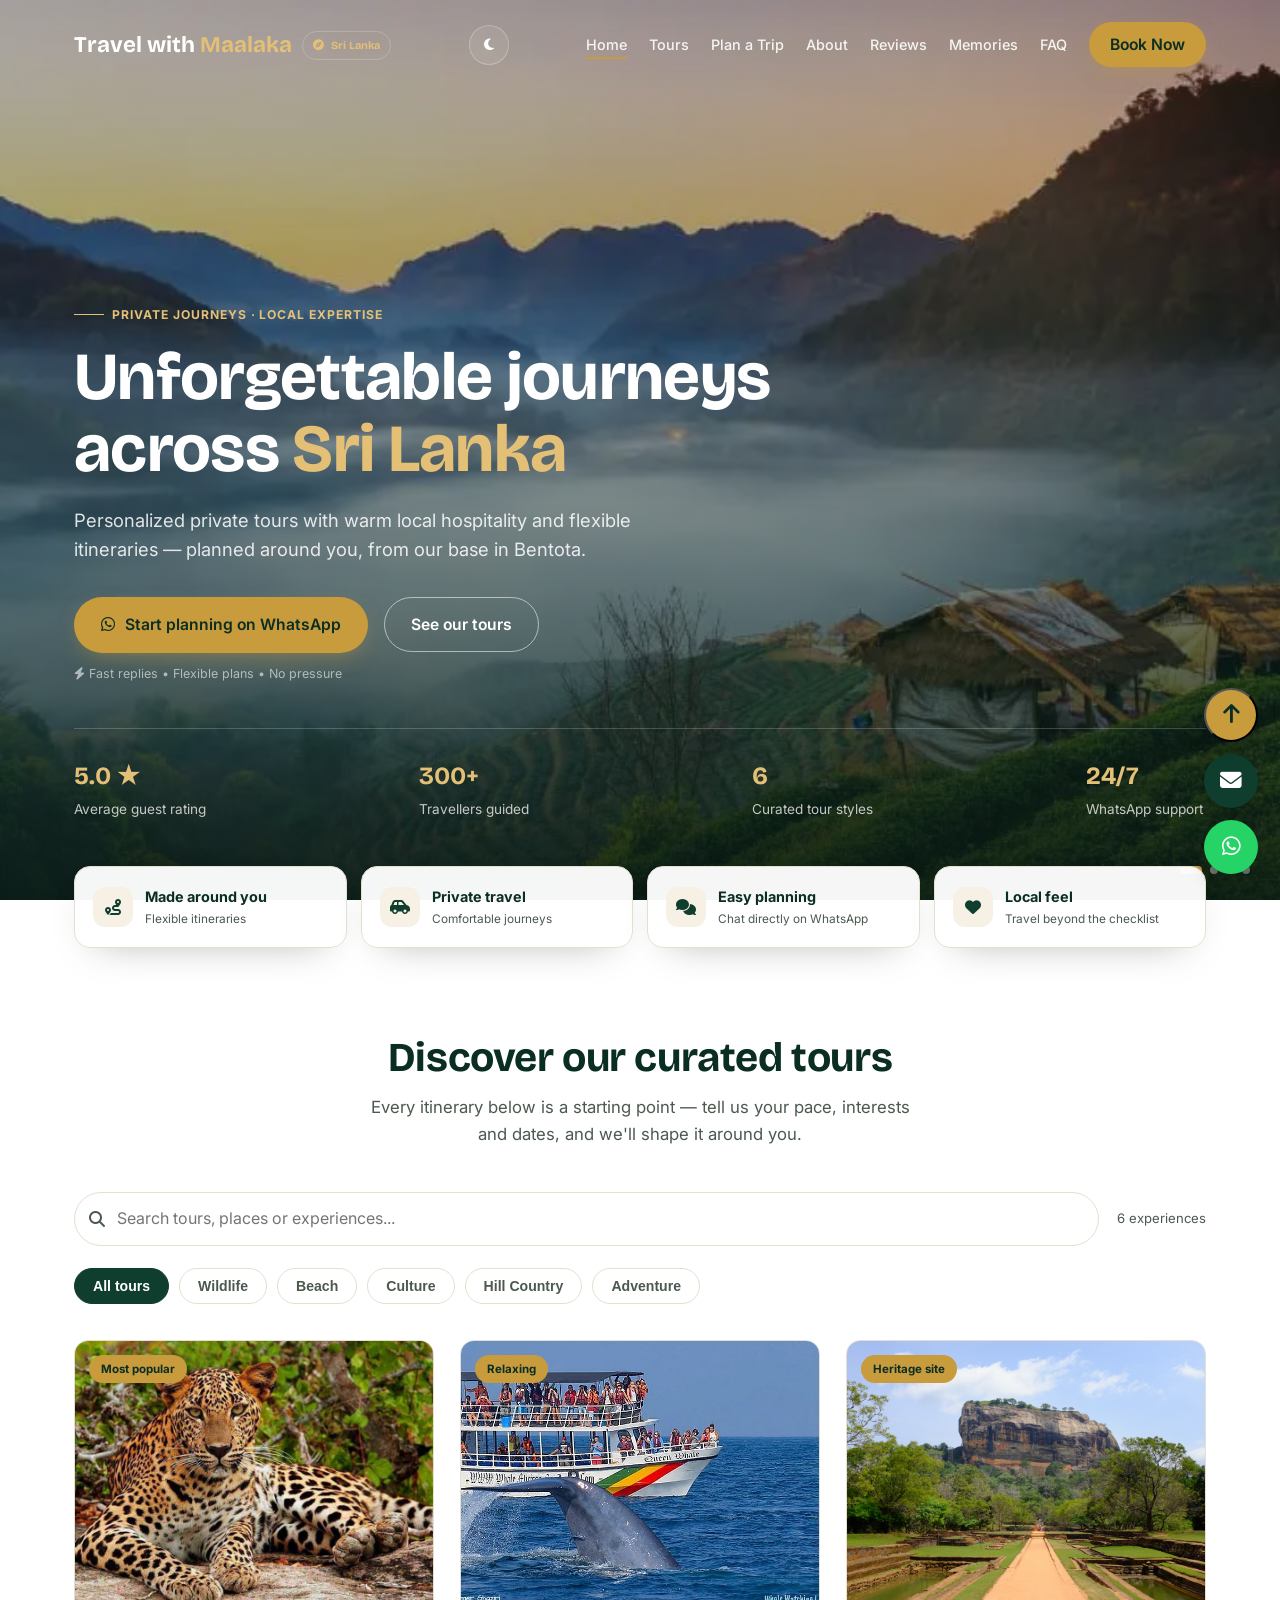
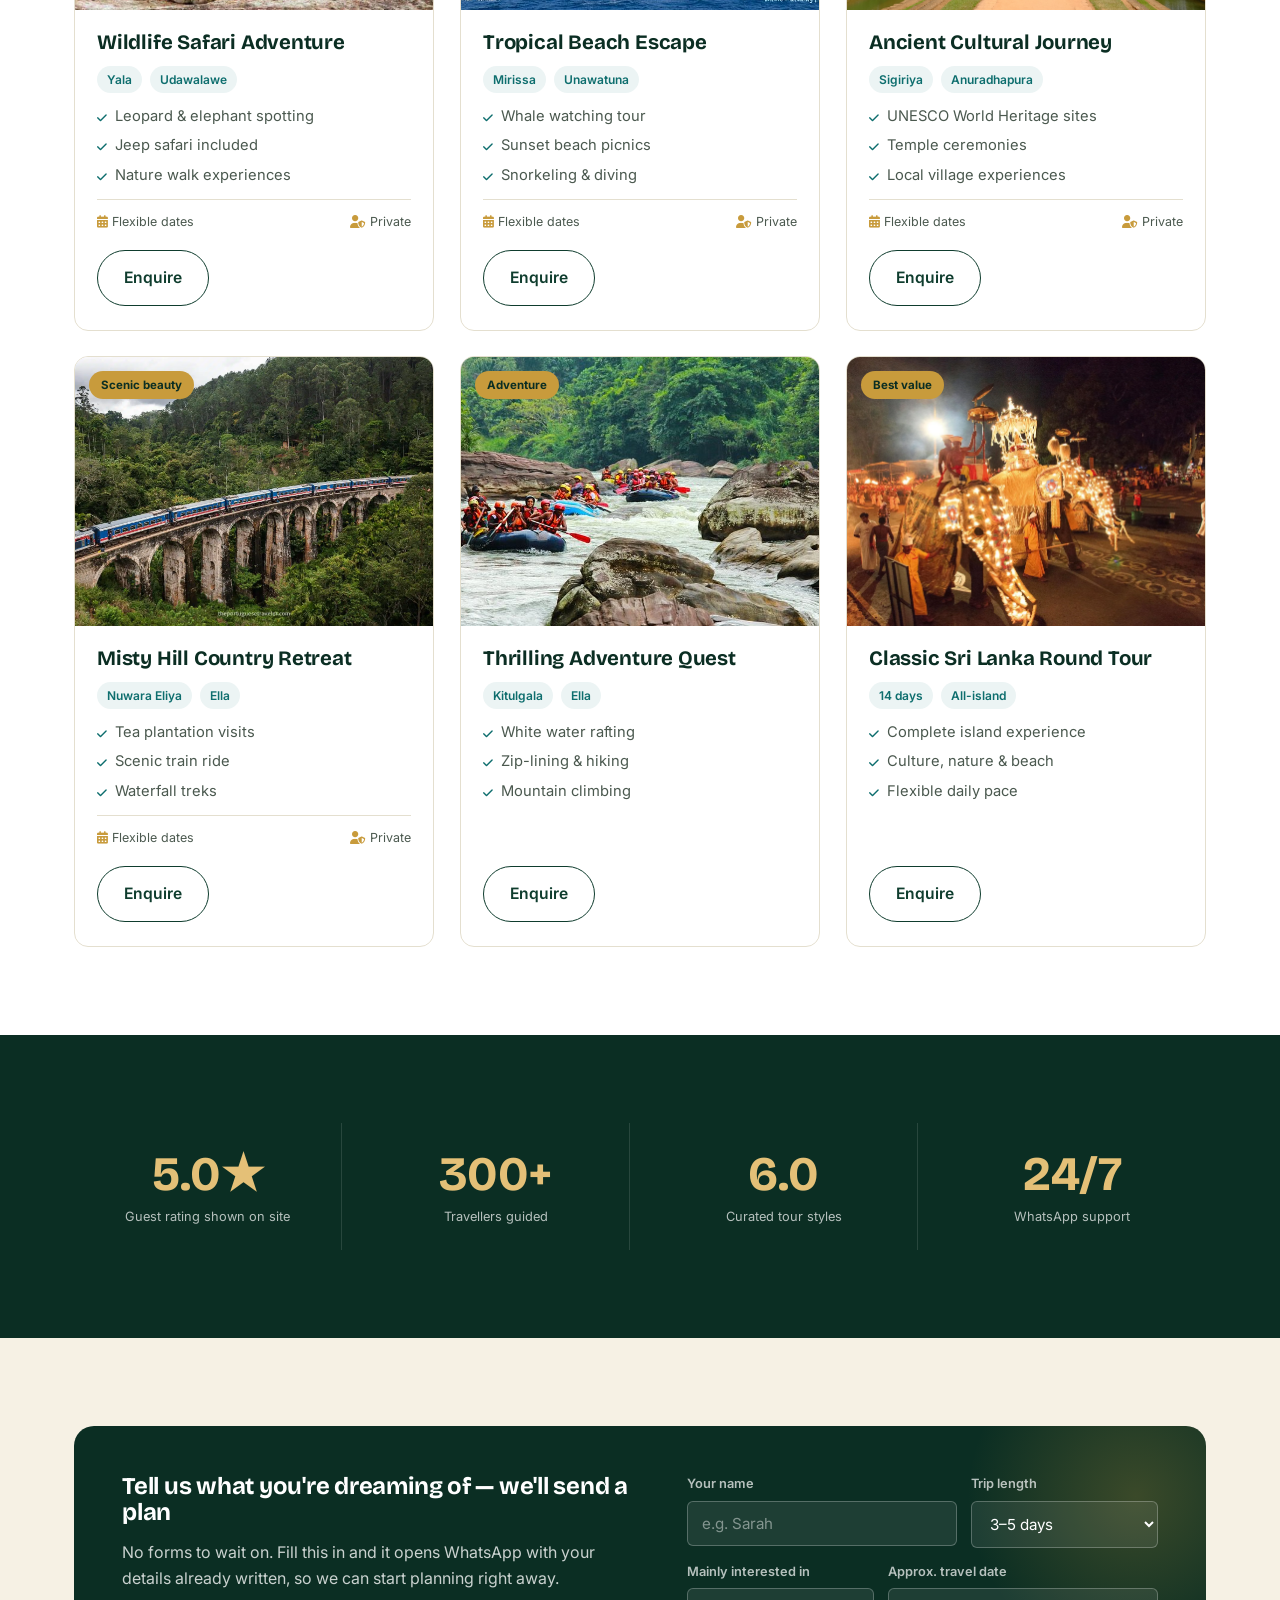
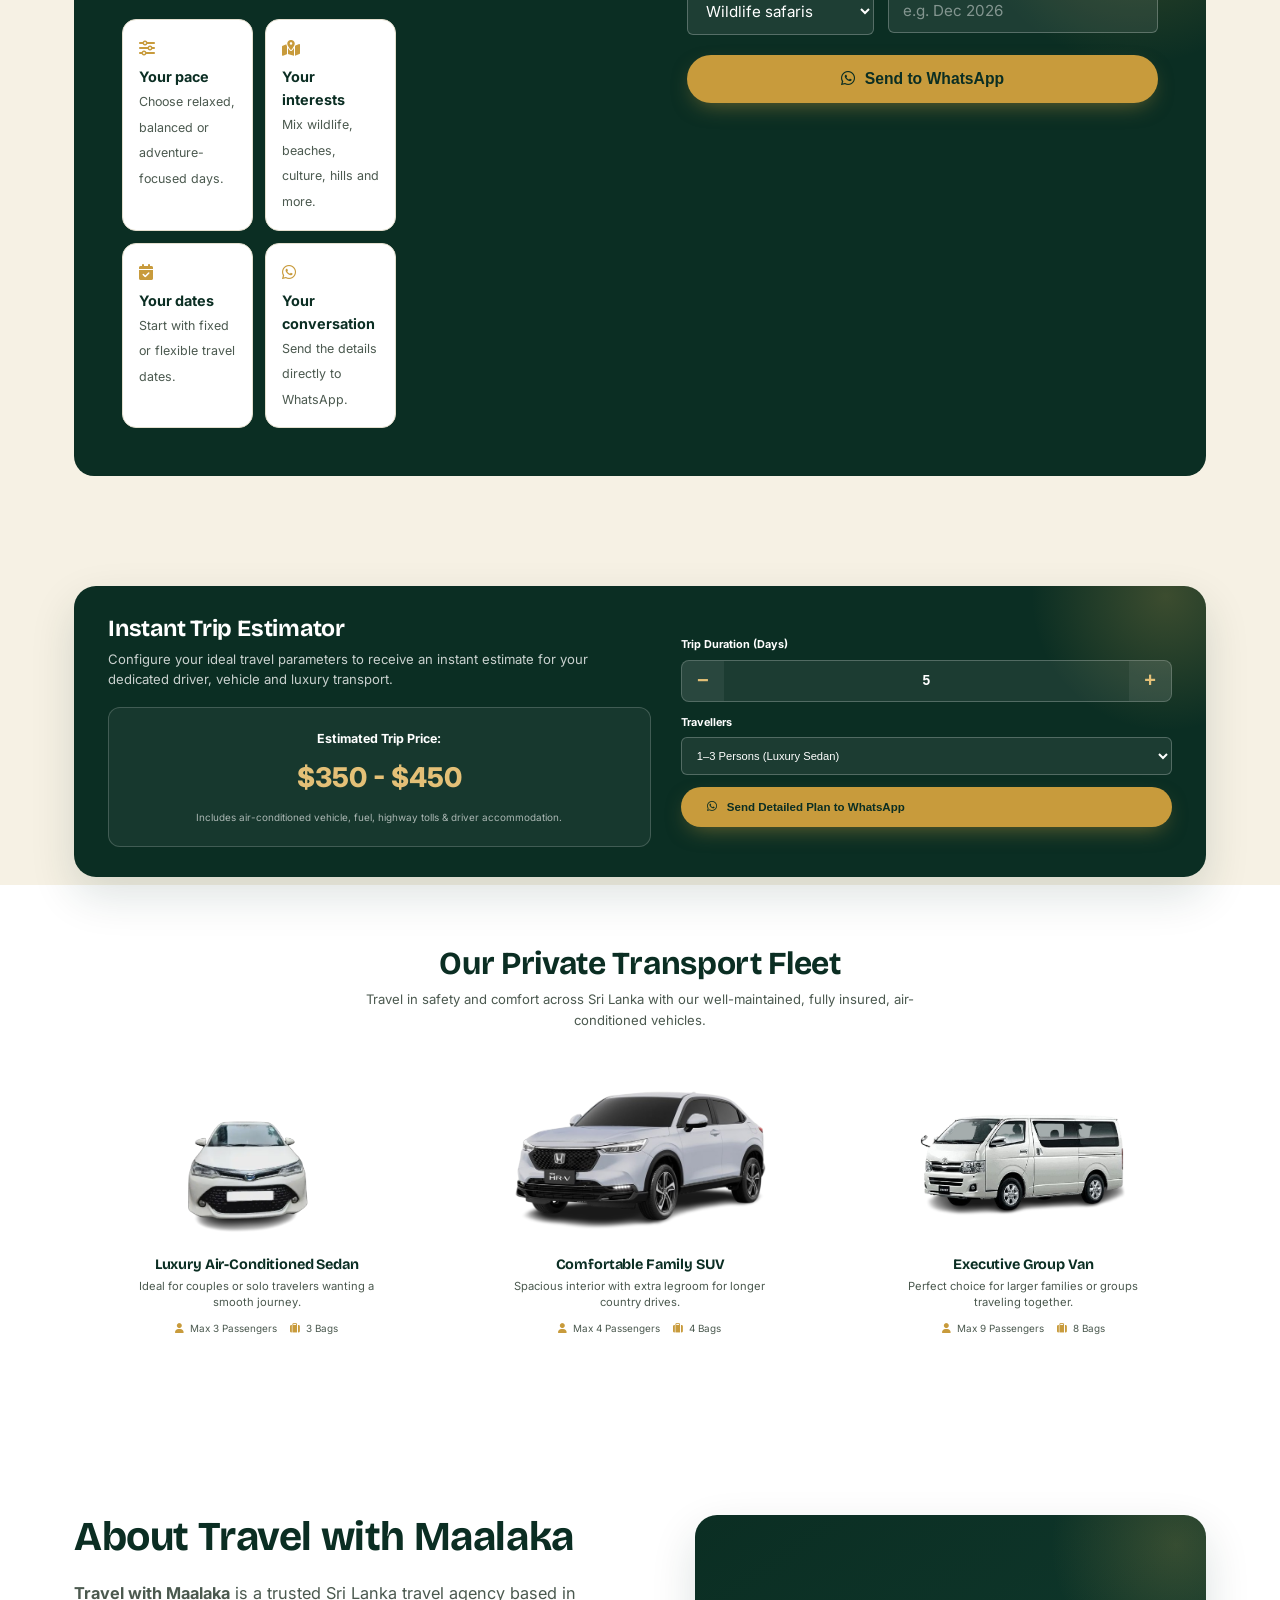
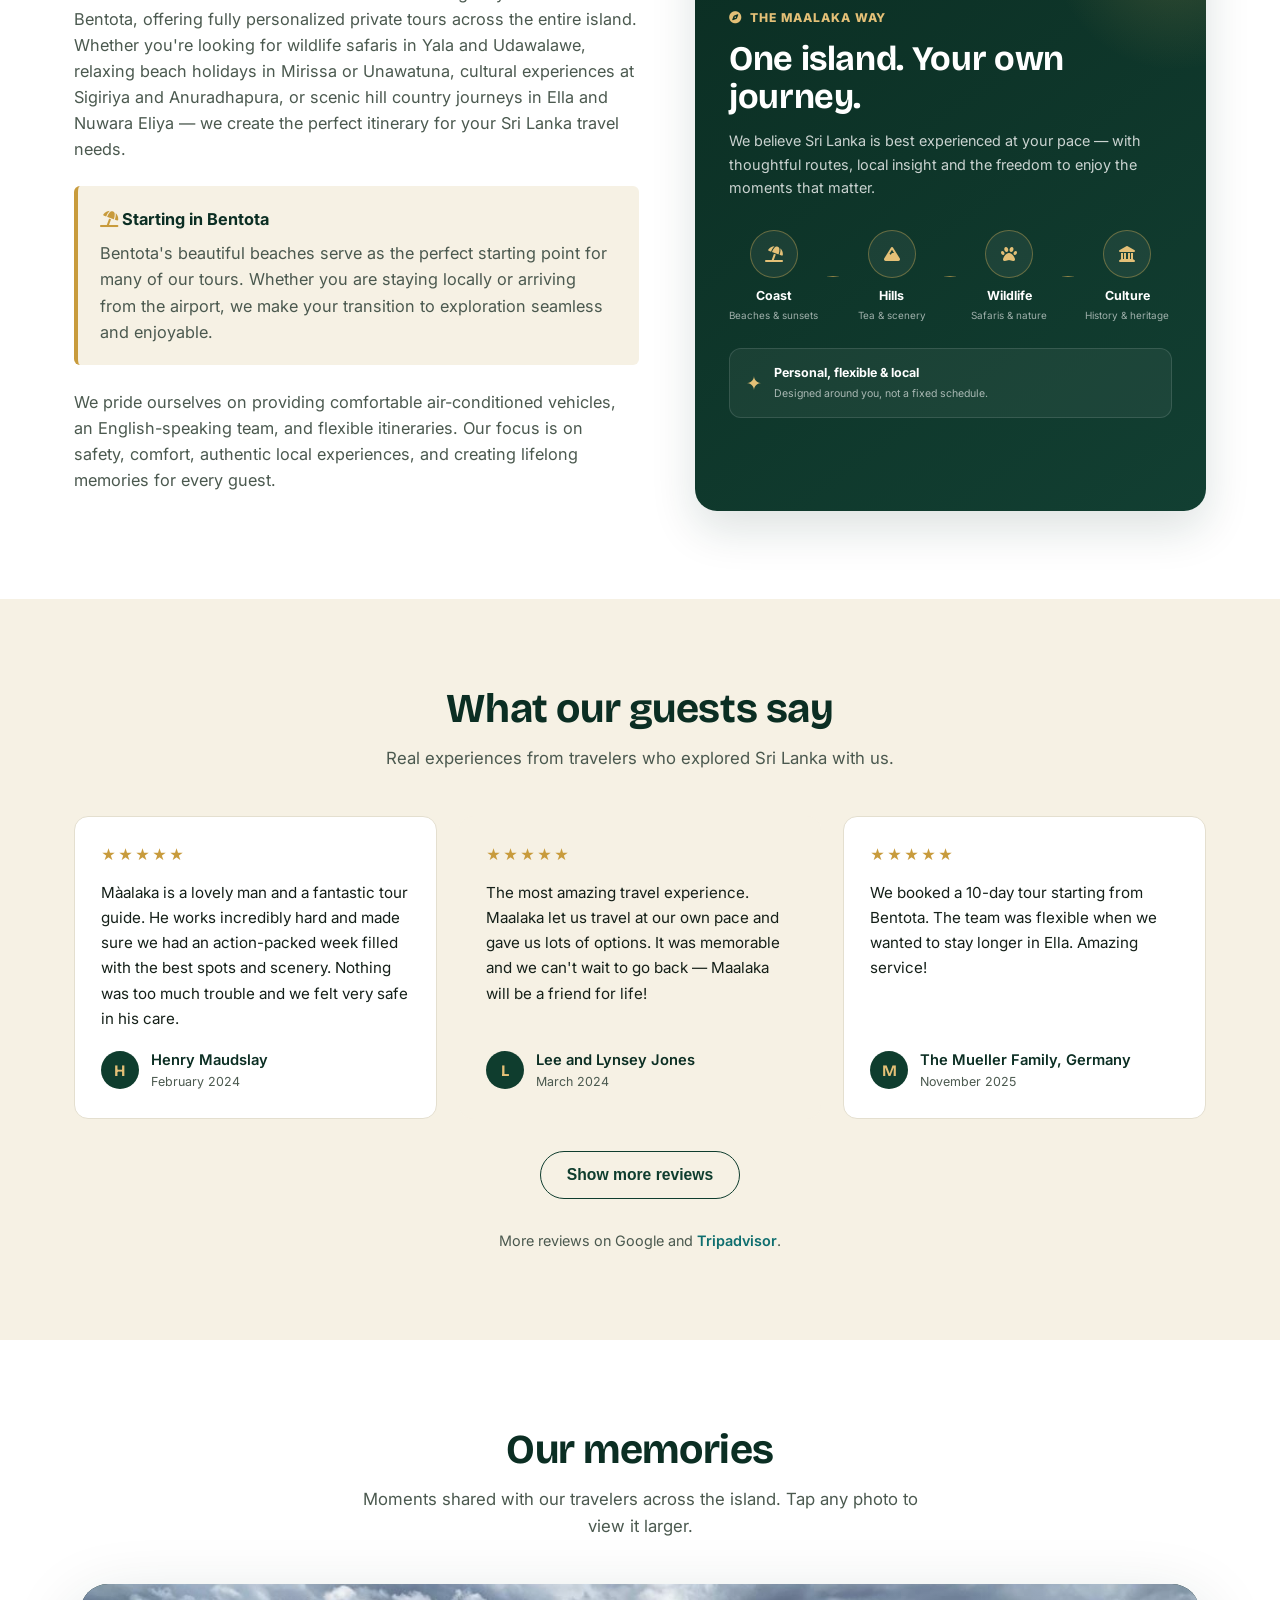
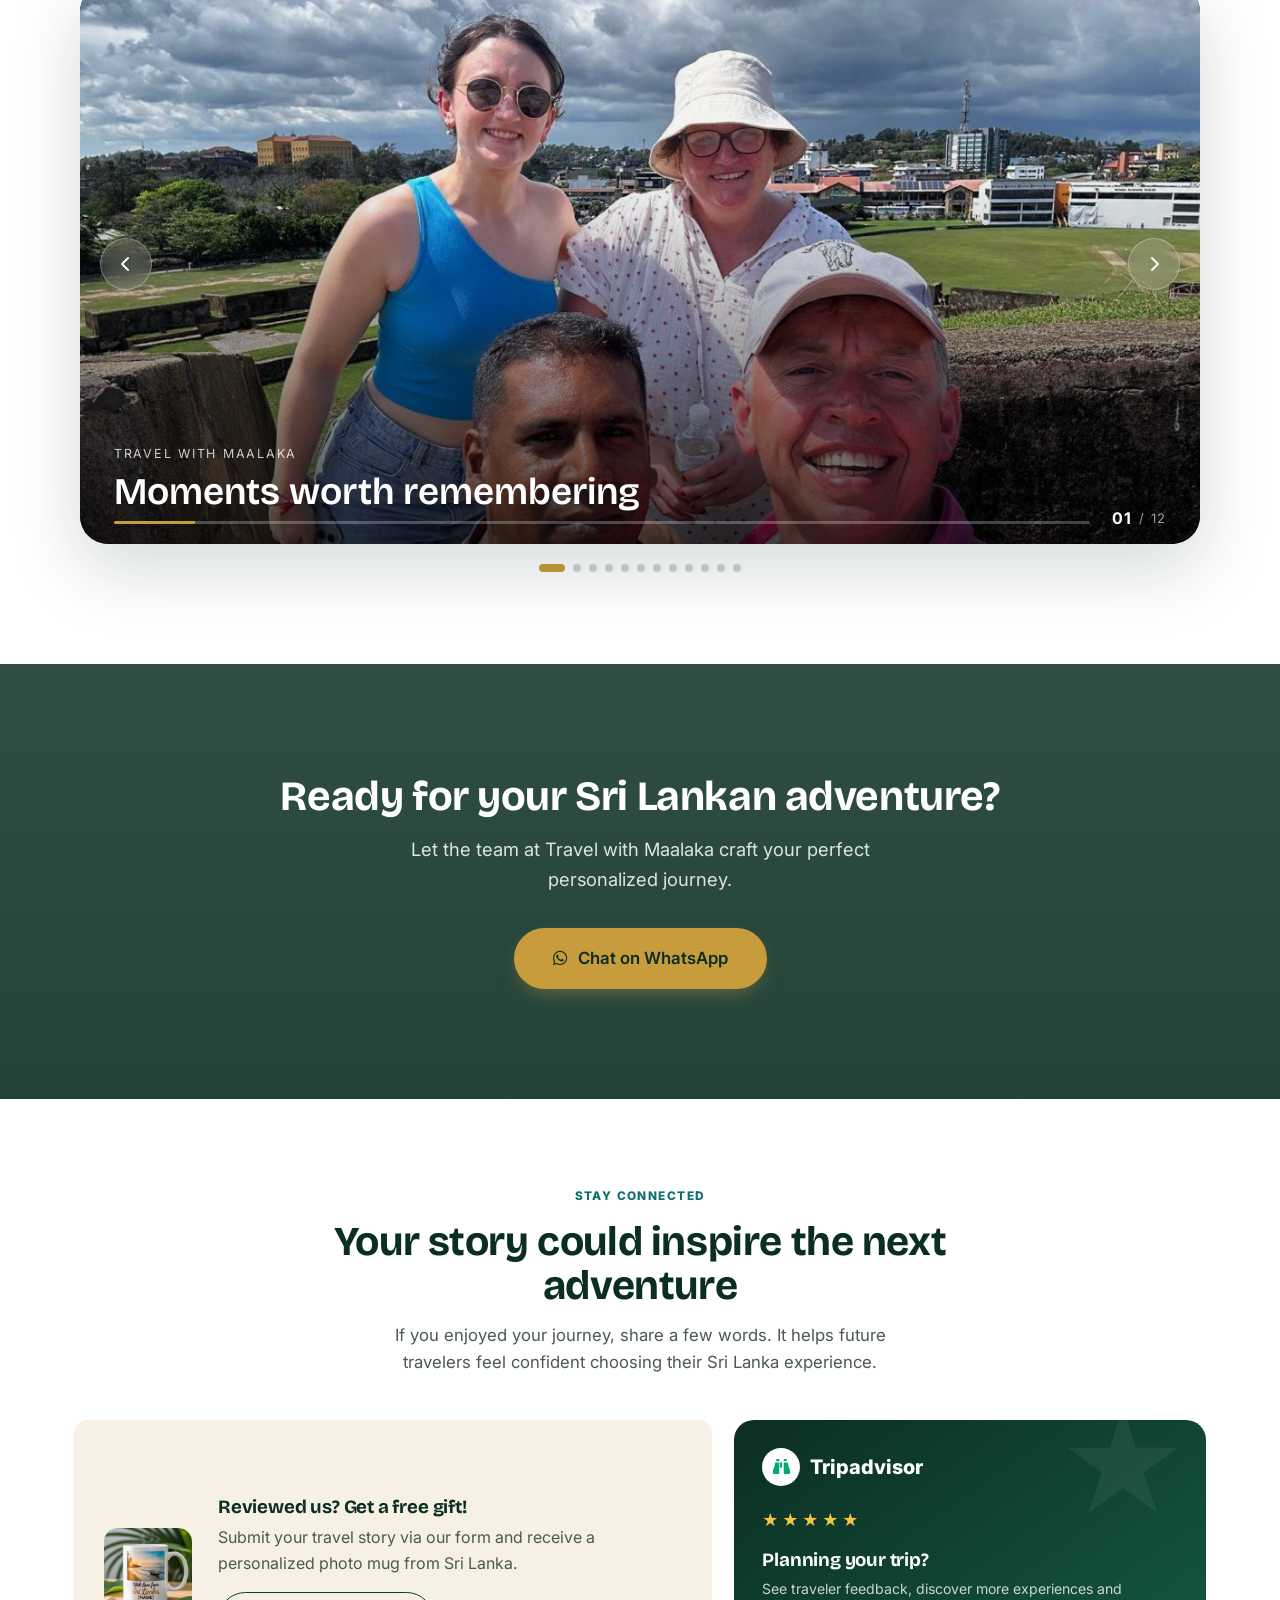
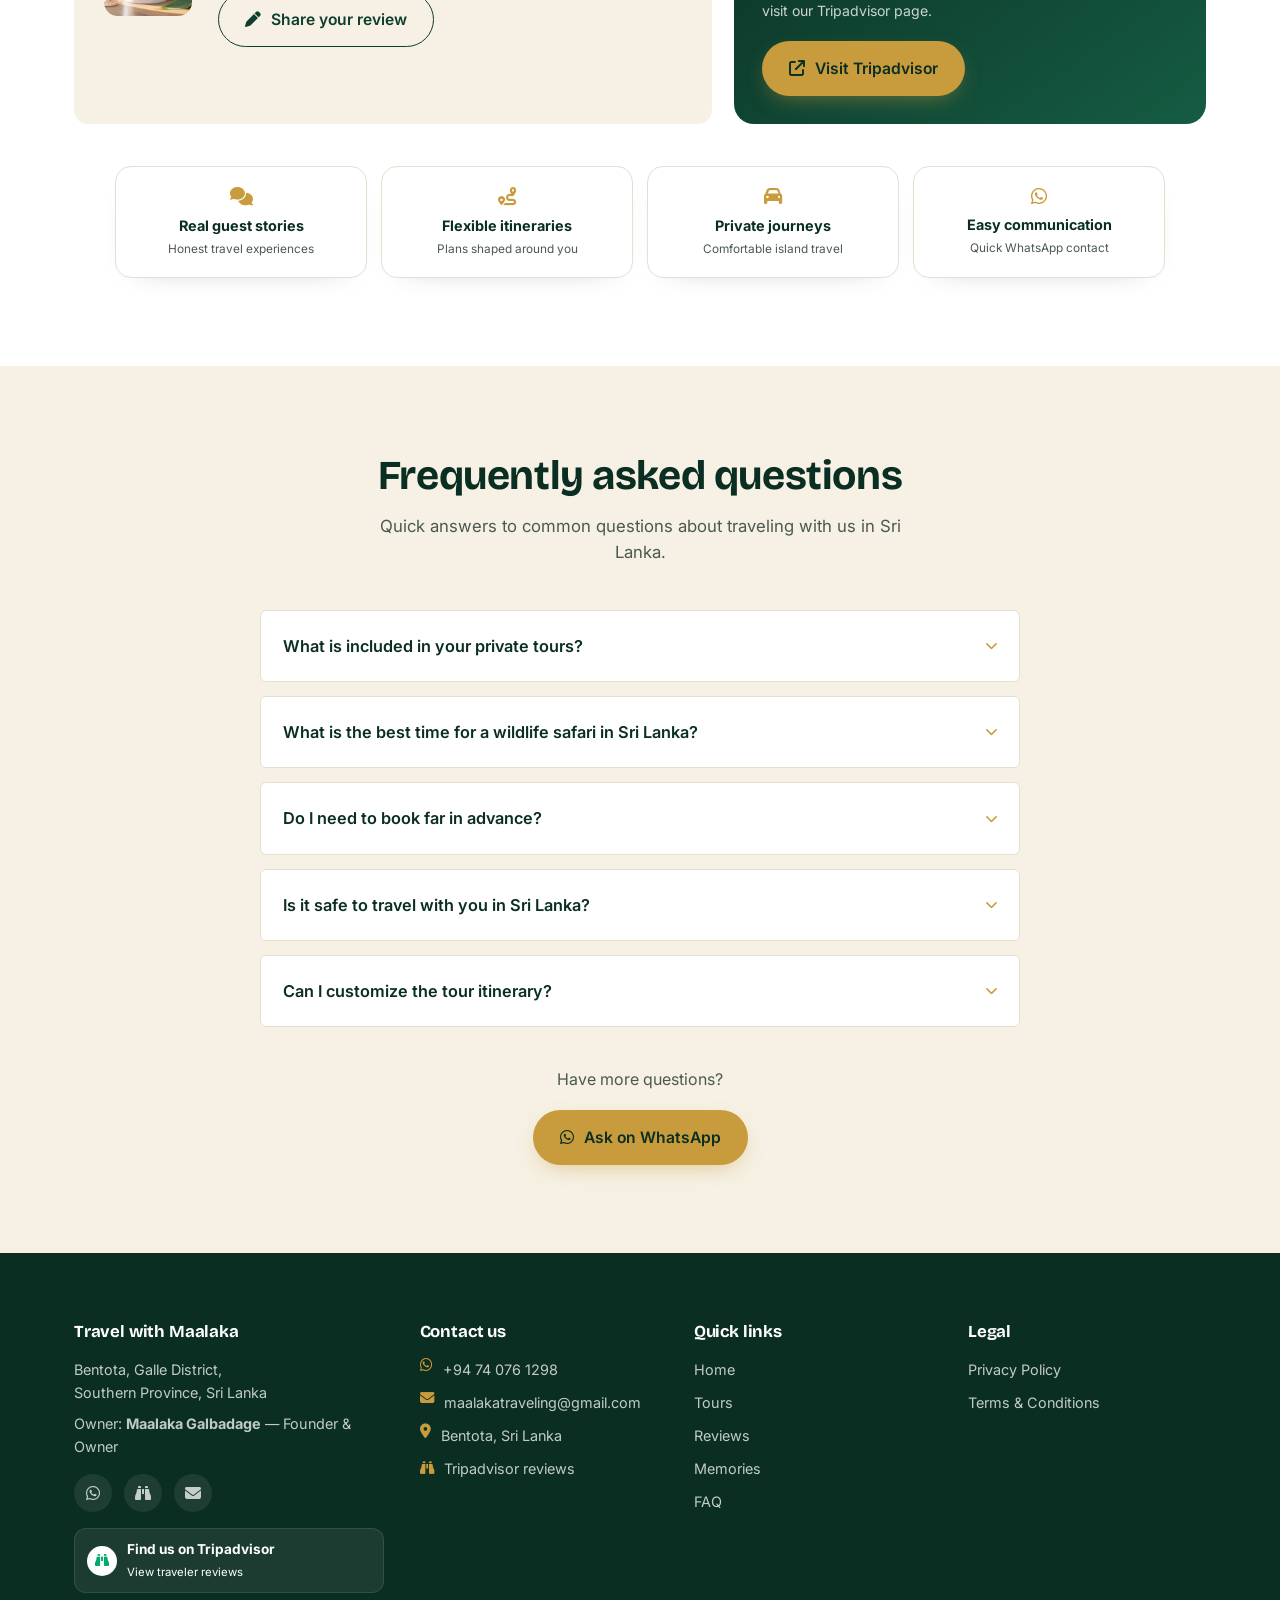
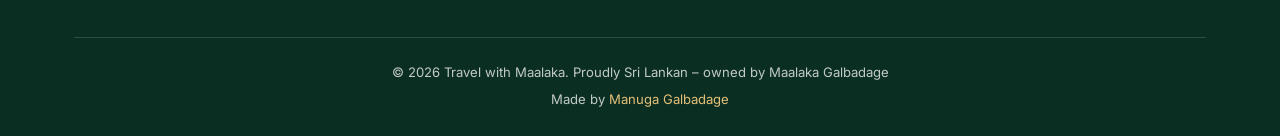
==== commit c42fe493: "Update print statement to use 'Goodbye World'" ====
--- a/index.html
+++ b/index.html
@@ -555,6 +555,29 @@
 @media(max-width:640px){.about-story-panel{padding:25px 20px;border-radius:16px;}.journey-path{grid-template-columns:1fr 1fr;gap:14px 10px;}.journey-icon{width:42px;height:42px;}.journey-stop small{font-size:.58rem;}}
 /* Dark-mode readability for the story panel */
 .dark .about-story-panel{box-shadow:0 18px 45px rgba(0,0,0,.24);}
+
+/* ---------------- MOBILE UX POLISH ---------------- */
+.days-stepper{display:grid;grid-template-columns:42px minmax(0,1fr) 42px;align-items:center;width:100%;height:42px;border:1px solid rgba(255,255,255,.24);background:rgba(255,255,255,.07);border-radius:8px;overflow:hidden;}
+.days-stepper input{width:100%!important;height:40px!important;border:0!important;border-radius:0!important;background:transparent!important;text-align:center;padding:0!important;font-weight:800;font-size:.86rem!important;color:#fff!important;box-shadow:none!important;-moz-appearance:textfield;}
+.days-stepper input::-webkit-outer-spin-button,.days-stepper input::-webkit-inner-spin-button{-webkit-appearance:none;margin:0;}
+.days-stepper-btn{height:100%;width:100%;border:0;background:rgba(255,255,255,.06);color:var(--gold-300);font-size:1.25rem;font-weight:800;cursor:pointer;display:grid;place-items:center;transition:background .2s ease,color .2s ease;touch-action:manipulation;}
+.days-stepper-btn:hover,.days-stepper-btn:focus-visible{background:rgba(216,173,85,.18);color:#fff;outline:none;}
+.days-stepper-btn:active{background:rgba(216,173,85,.28);}
+body.dark .days-stepper{border-color:rgba(255,255,255,.28);background:rgba(255,255,255,.08);}
+body.dark .days-stepper input{color:#fff!important;}
+body.dark .mobile-cta .btn-ghost-white{color:#fff!important;border-color:rgba(255,255,255,.65)!important;background:rgba(255,255,255,.08)!important;}
+.mobile-cta .btn-ghost-white{color:#fff!important;border-color:rgba(255,255,255,.65);background:rgba(255,255,255,.08);}
+@media (max-width:900px){
+  .theme-toggle{display:grid!important;place-items:center;width:38px;height:38px;flex:0 0 38px;margin-left:auto;margin-right:8px;z-index:1101;}
+  .nav-wrapper{gap:0;}
+  .hamburger{flex:0 0 auto;}
+}
+@media (max-width:560px){
+  .days-stepper{height:46px;grid-template-columns:48px minmax(0,1fr) 48px;border-radius:9px;}
+  .days-stepper input{height:44px!important;font-size:.95rem!important;}
+  .days-stepper-btn{font-size:1.35rem;}
+  .theme-toggle{width:36px;height:36px;flex-basis:36px;margin-right:6px;}
+}
 </style>
 </head>
 <body>
@@ -806,7 +829,11 @@
       <div class="estimator-form">
         <div class="estimator-field">
           <label for="estimate-days">Trip Duration (Days)</label>
-          <input type="number" id="estimate-days" min="1" max="30" value="5" inputmode="numeric">
+          <div class="days-stepper" role="group" aria-label="Trip duration in days">
+              <button type="button" class="days-stepper-btn" id="days-minus" aria-label="Decrease trip duration">−</button>
+              <input type="number" id="estimate-days" min="1" max="30" value="5" inputmode="numeric" aria-label="Trip duration in days">
+              <button type="button" class="days-stepper-btn" id="days-plus" aria-label="Increase trip duration">+</button>
+            </div>
         </div>
         <div class="estimator-field">
           <label for="estimate-travellers">Travellers</label>
@@ -1385,6 +1412,19 @@
   const high=low+100+(days>7?(days-7)*15:0);
   estimatePrice.textContent=`$${Math.round(low)} - $${Math.round(high)}`;
 }
+
+const daysMinus=document.getElementById('days-minus');
+const daysPlus=document.getElementById('days-plus');
+function changeDays(delta){
+  if(!estimateDays) return;
+  const current=parseInt(estimateDays.value||5,10);
+  const next=Math.max(1,Math.min(30,current+delta));
+  estimateDays.value=next;
+  updateEstimate();
+  estimateDays.focus();
+}
+daysMinus?.addEventListener('click',()=>changeDays(-1));
+daysPlus?.addEventListener('click',()=>changeDays(1));
 estimateDays?.addEventListener('input',updateEstimate);
 estimateTravellers?.addEventListener('change',updateEstimate);
 updateEstimate();
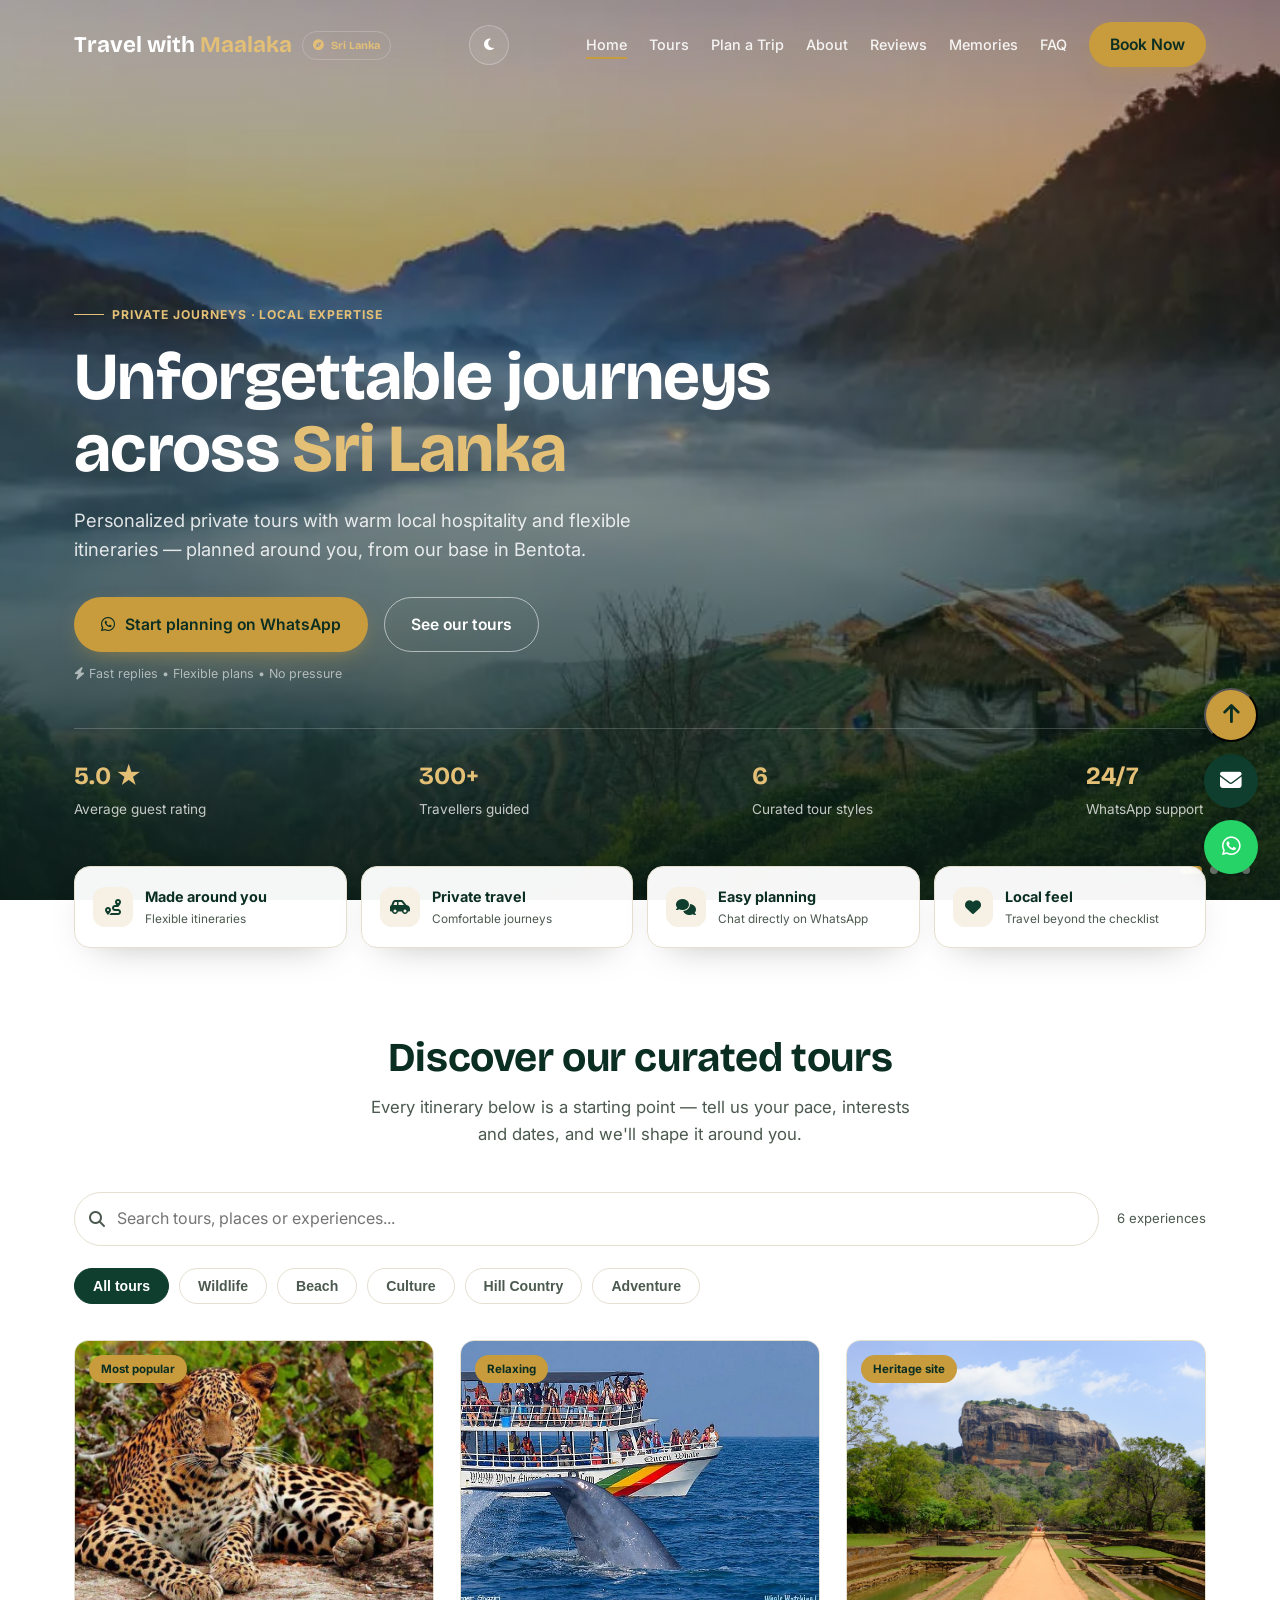
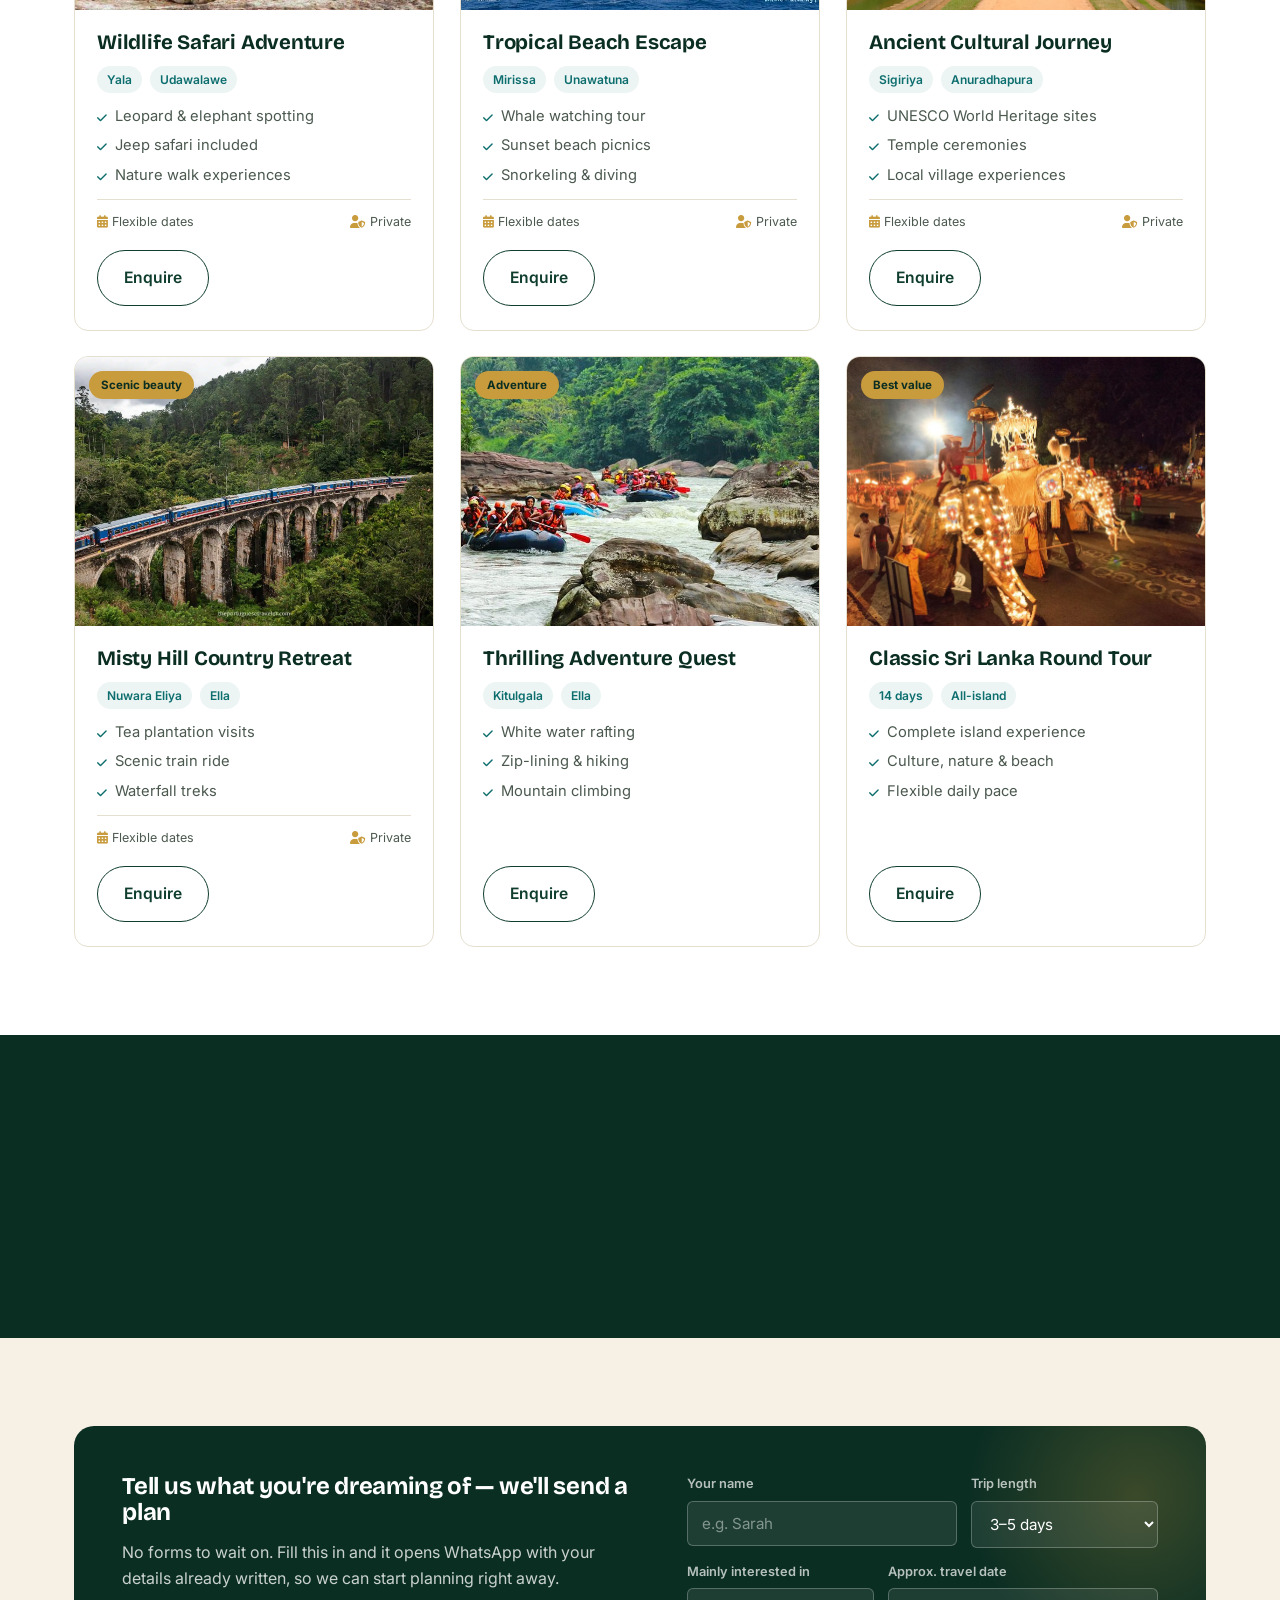
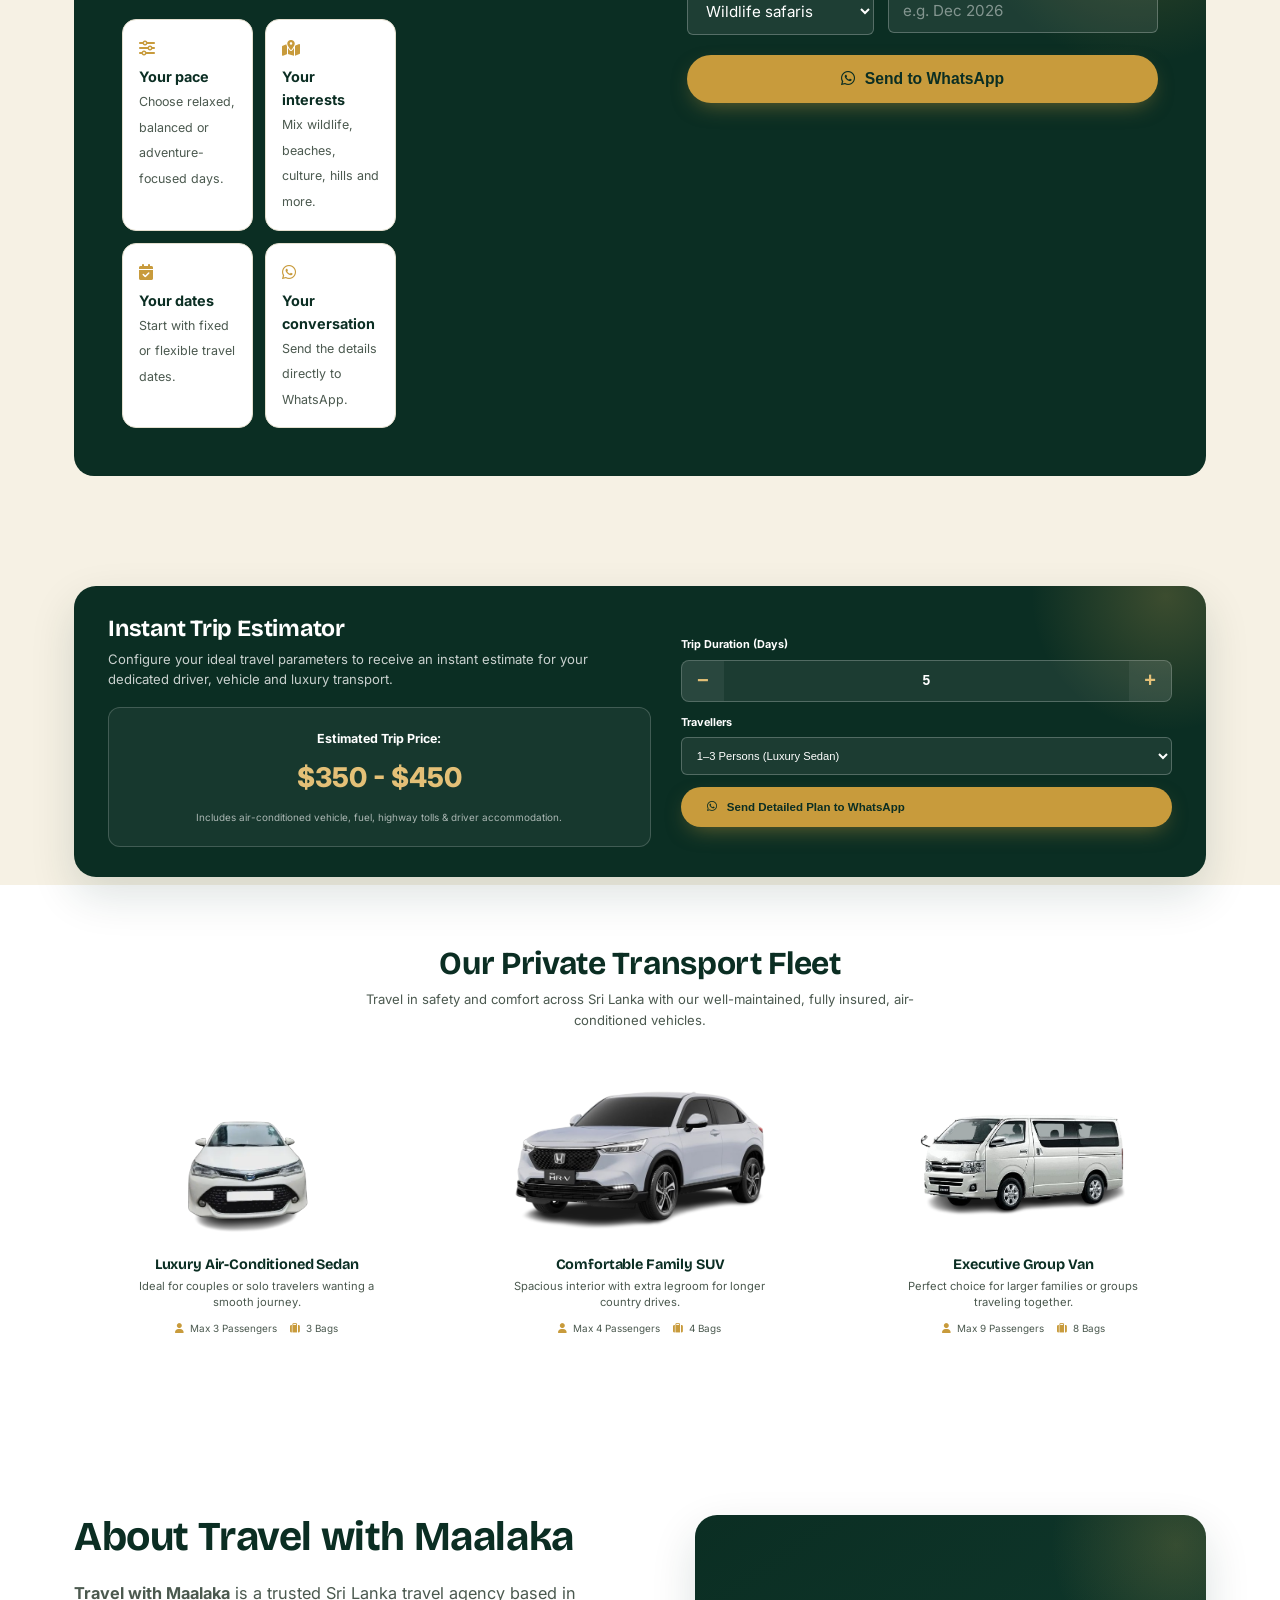
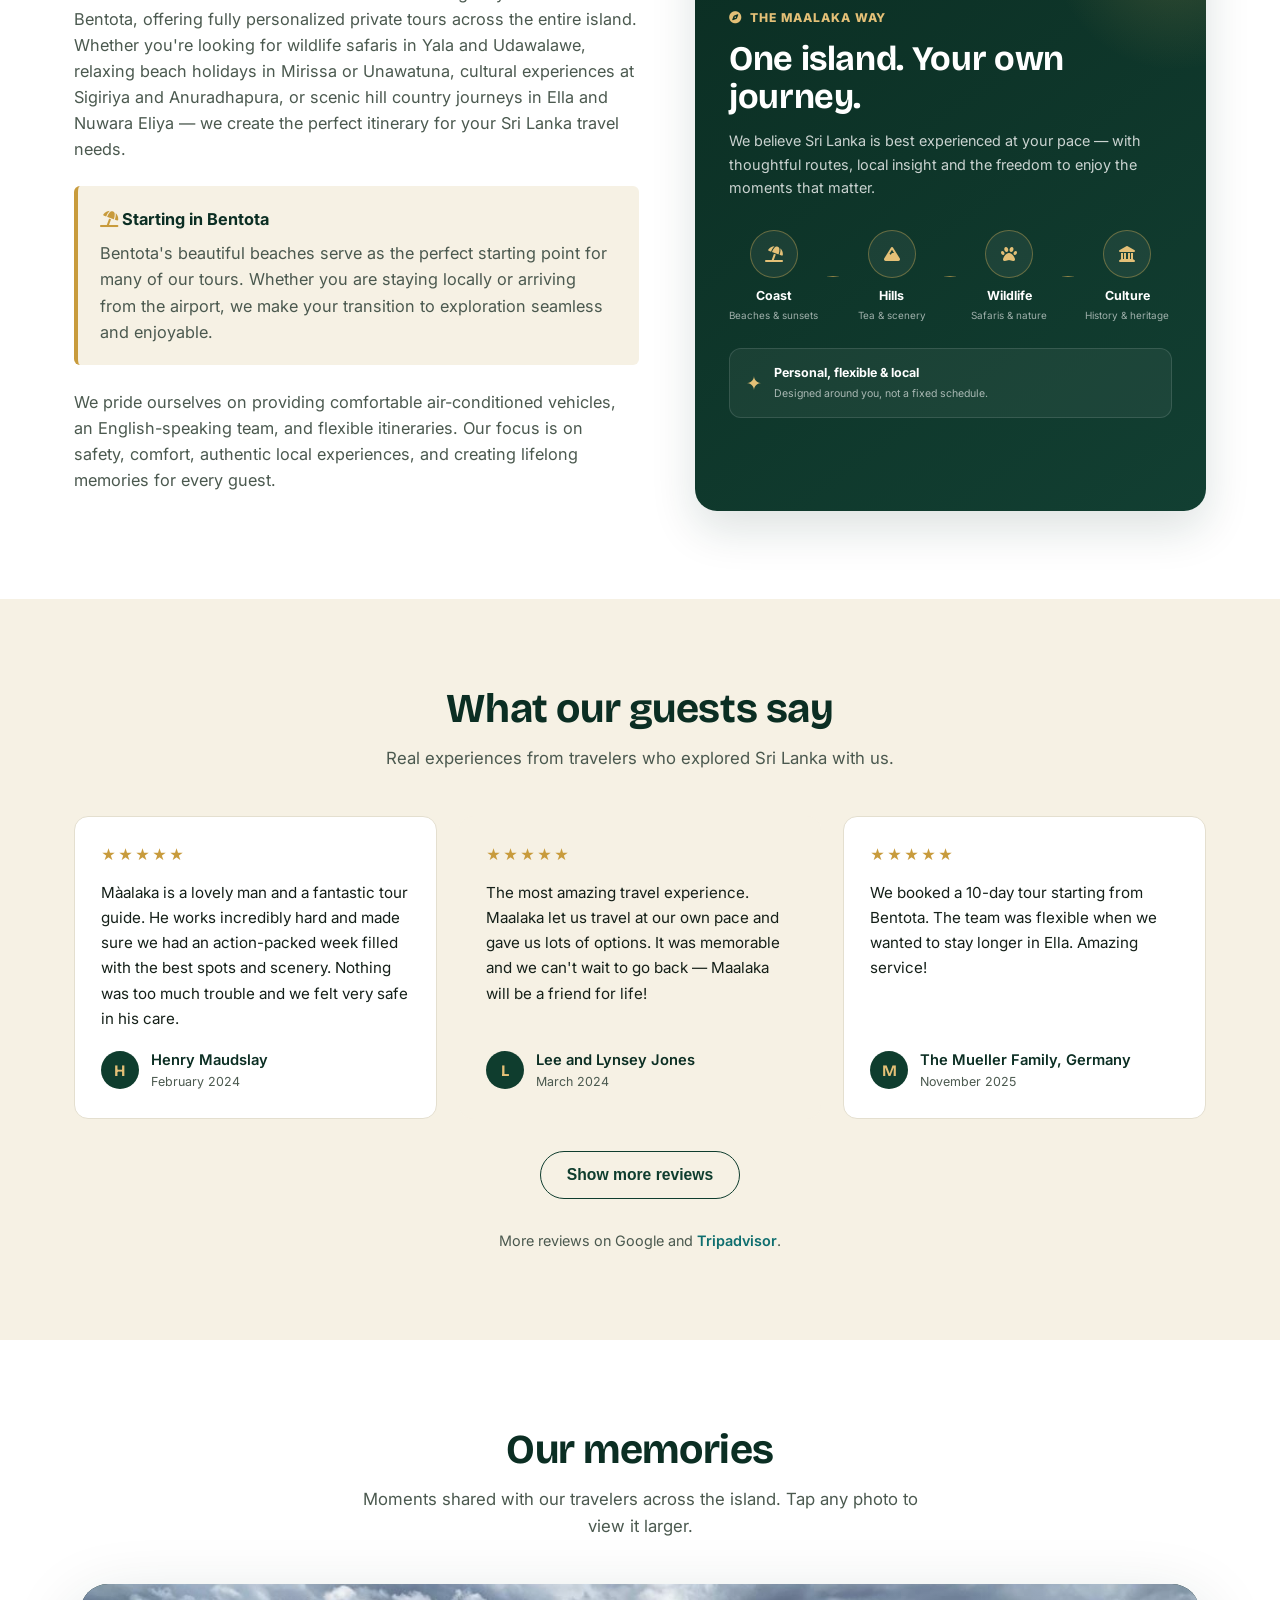
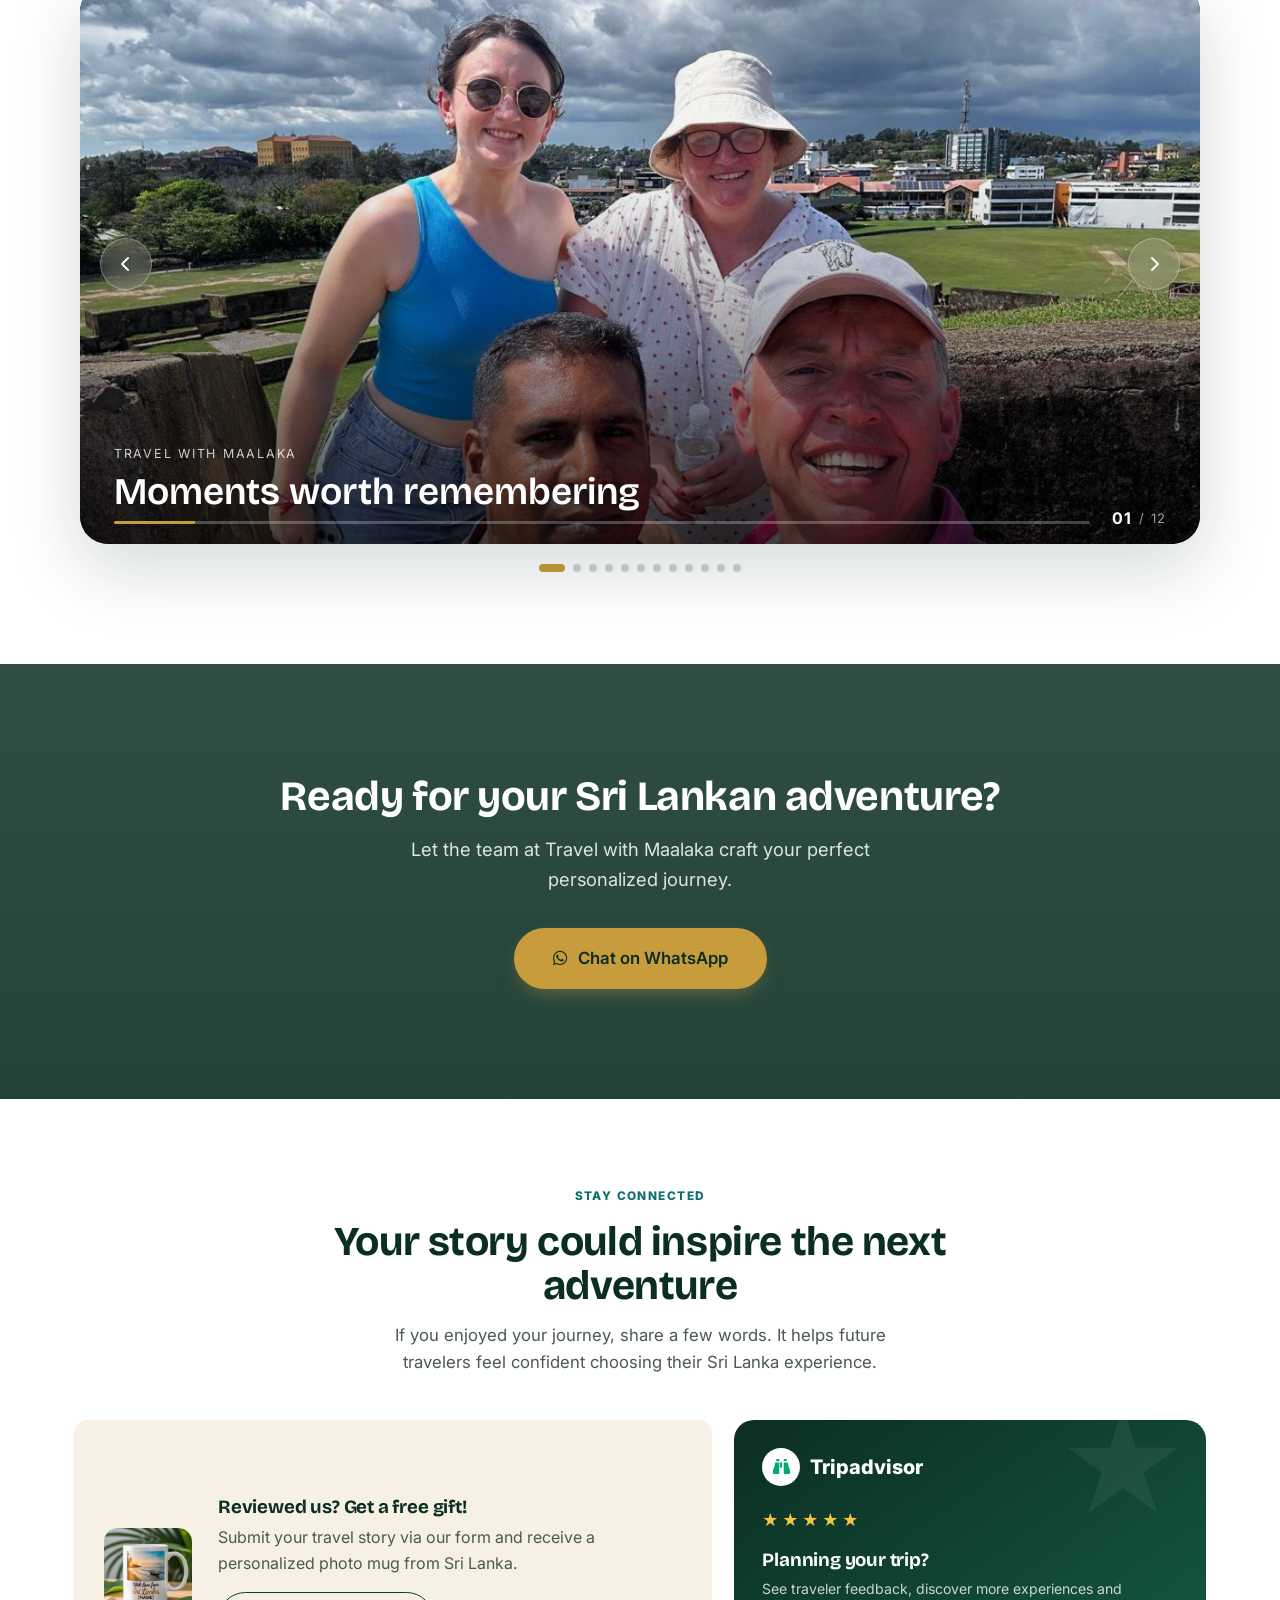
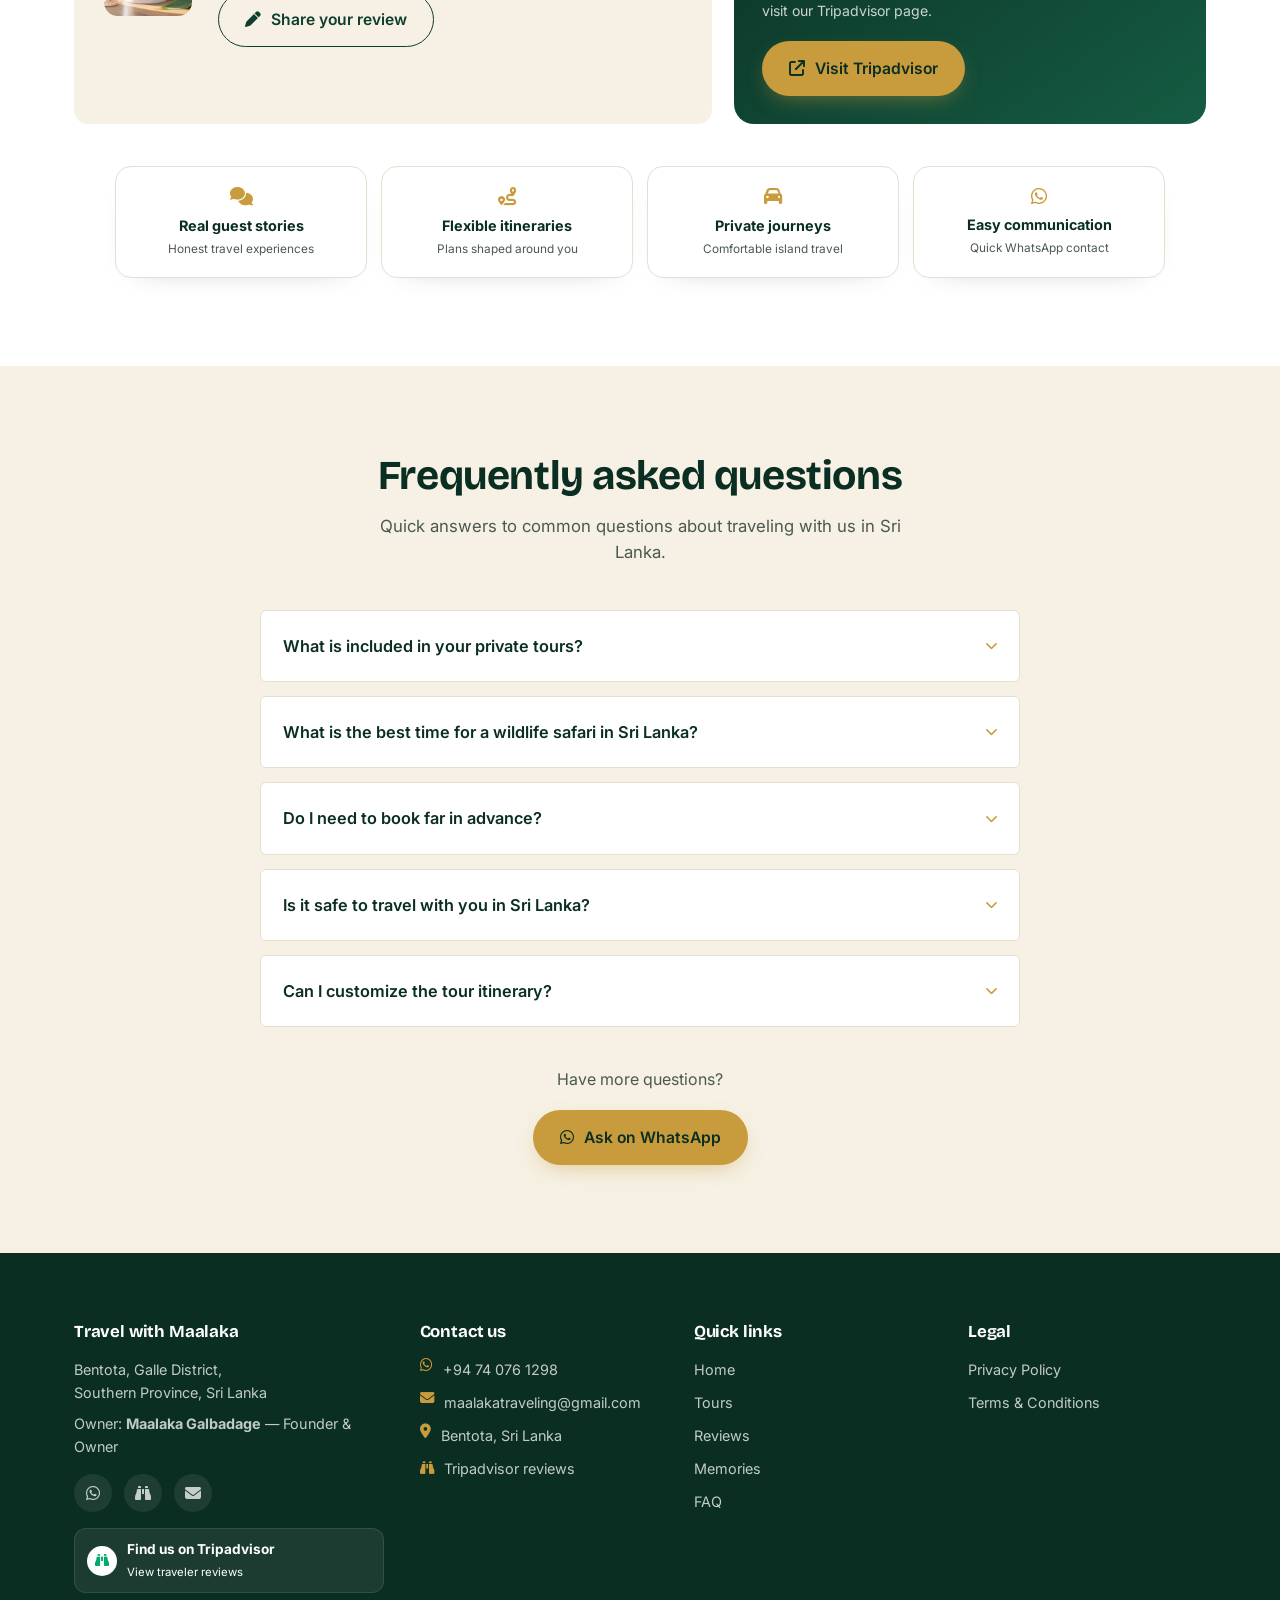
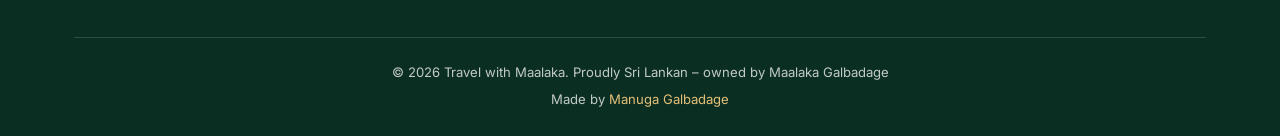
==== commit 95d4a128: "Change greeting from 'Hello' to 'Goodbye'" ====
--- a/index.html
+++ b/index.html
@@ -578,6 +578,24 @@
   .days-stepper-btn{font-size:1.35rem;}
   .theme-toggle{width:36px;height:36px;flex-basis:36px;margin-right:6px;}
 }
+/* ---------------- MOBILE FINAL POLISH ---------------- */
+@media (max-width:640px){
+  /* Keep the hero content comfortably separated from the fixed header. */
+  .hero{align-items:center;}
+  .hero-content{padding:105px 18px 72px;}
+  .hero-content h1{margin-top:8px;}
+  .hero-kicker{margin-bottom:14px;}
+  .hero-content p{font-size:1rem;line-height:1.55;margin-top:16px;margin-bottom:24px;}
+  .trust-bar{margin-top:22px;}
+
+  /* The fixed WhatsApp / Enquire bar must never cover the final footer text. */
+  footer{padding-bottom:118px;}
+  .footer-bottom{padding-bottom:20px;}
+  .mobile-cta{bottom:10px;}
+}
+@media (min-width:641px) and (max-width:900px){
+  footer{padding-bottom:96px;}
+}
 </style>
 </head>
 <body>
